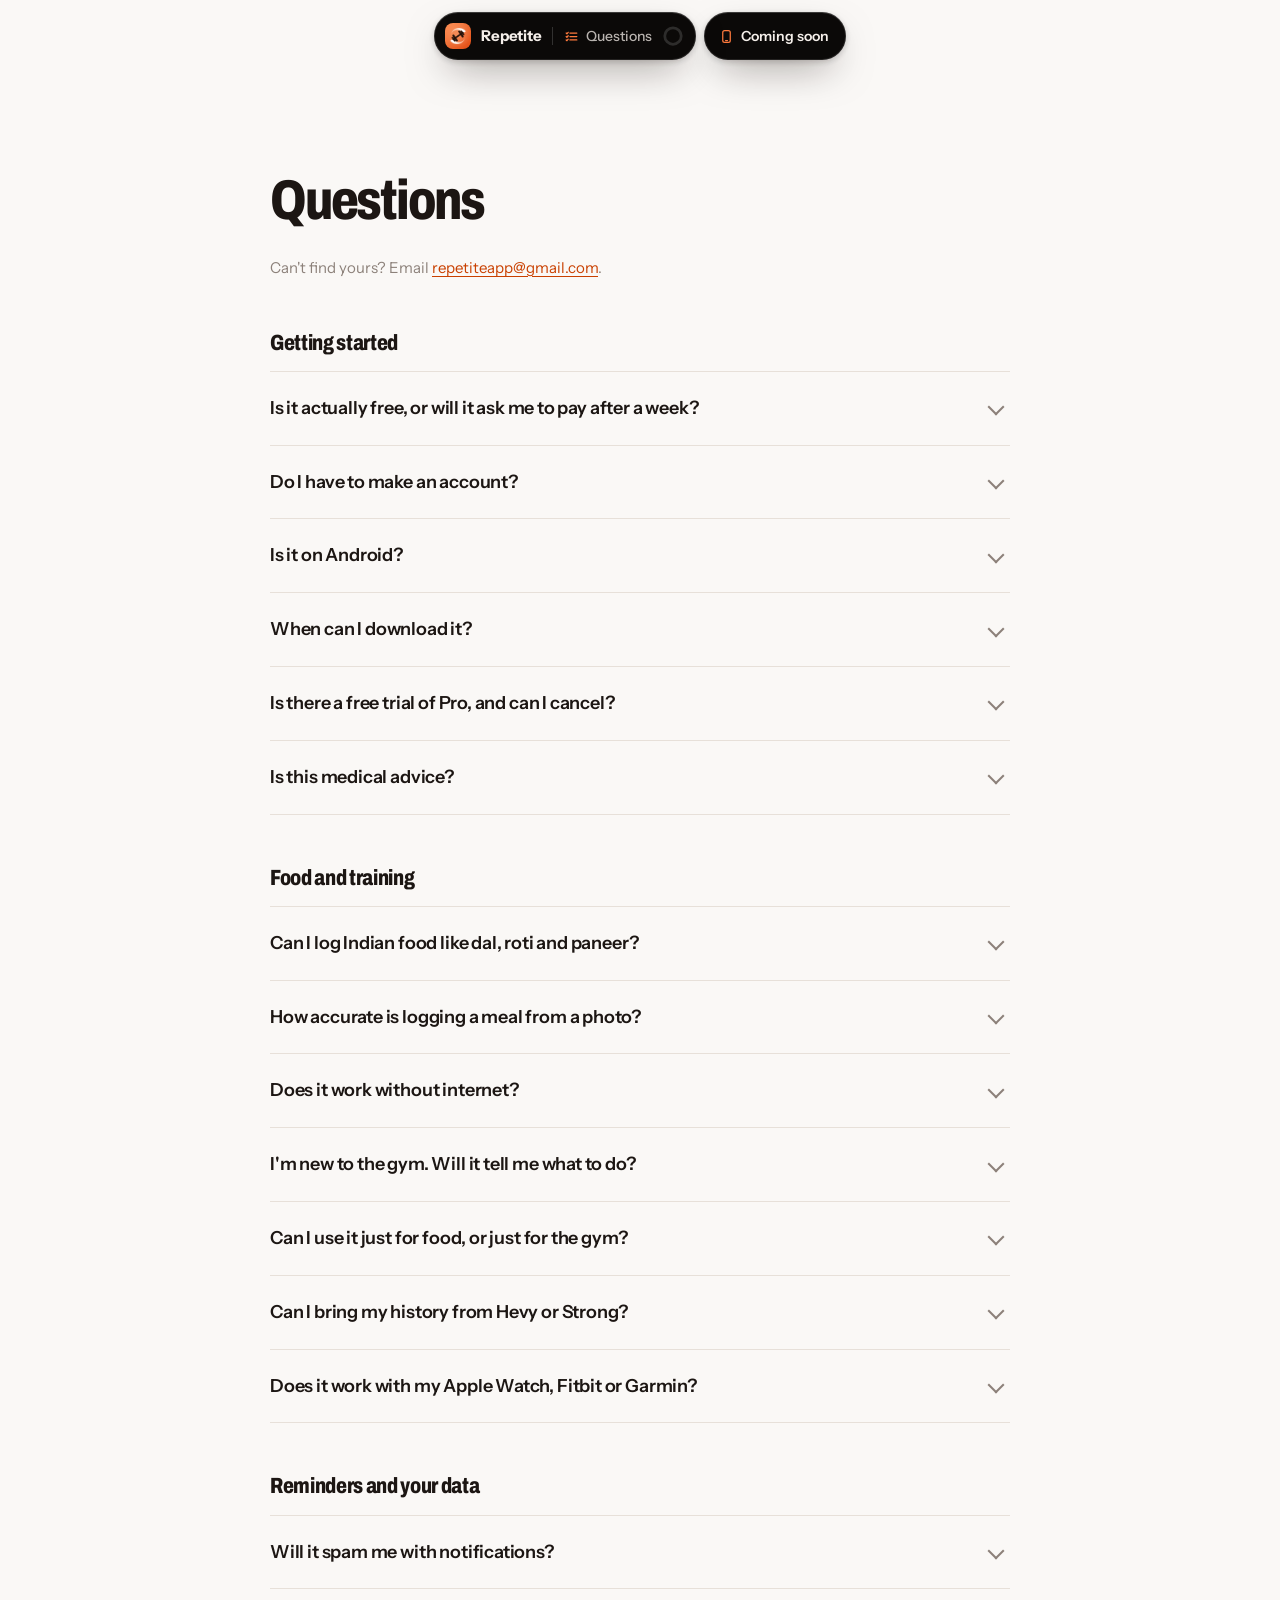
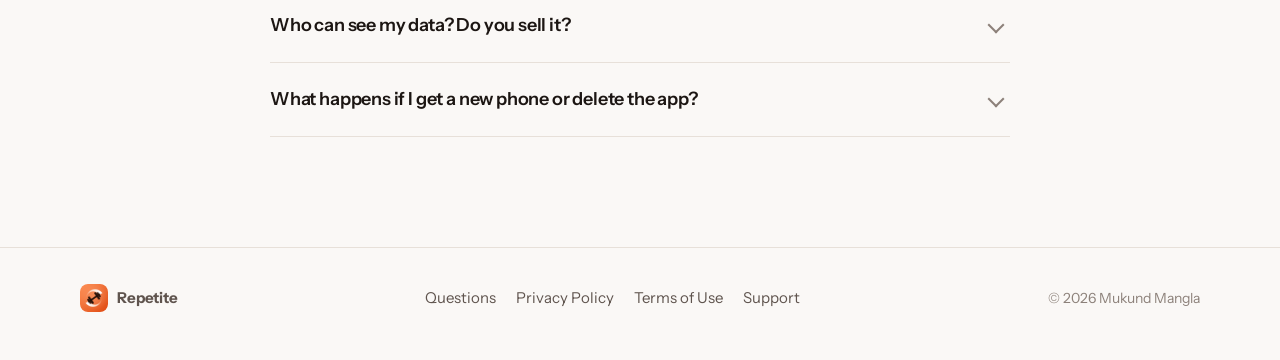
==== faq.html @ 9e7e641a "The Apple Watch app: a section with its real screens, navbar link, FAQ and privacy policy" ====
<!doctype html>
<html lang="en">
<head>
<meta charset="utf-8">
<meta name="viewport" content="width=device-width, initial-scale=1, viewport-fit=cover">
<title>Questions · Repetite</title>
<meta name="description" content="Answers to common questions about Repetite.">
<meta name="theme-color" content="#FAF8F6" media="(prefers-color-scheme: light)">
<meta name="theme-color" content="#0E0C0B" media="(prefers-color-scheme: dark)">
<link rel="icon" href="images/icon-64.png" type="image/png">
<link rel="apple-touch-icon" href="images/icon-180.png">
<script>(function(){try{var t=localStorage.getItem("repetite-theme");if(t==="light"||t==="dark")document.documentElement.setAttribute("data-theme",t);}catch(e){}document.documentElement.classList.add("js");})();</script>
<link rel="preconnect" href="https://fonts.googleapis.com">
<link rel="preconnect" href="https://fonts.gstatic.com" crossorigin>
<link rel="stylesheet" href="https://fonts.googleapis.com/css2?family=Archivo:wdth,wght@62..125,500..900&family=Instrument+Sans:wght@400..700&family=Geist+Mono:wght@400;500;600&display=swap">
<link rel="stylesheet" href="style.css?v=40f05584d5">
<script src="vendor/lenis.min.js" defer></script>
<script src="vendor/lenis-snap.min.js" defer></script>
<script src="site.js?v=0da6f68eb5" defer></script>
</head>
<body>
<svg width="0" height="0" style="position:absolute" aria-hidden="true" focusable="false">
  <defs>
    <symbol id="i-check" viewBox="0 0 24 24"><path d="M4.5 12.5l5 5 10-11" fill="none" stroke="currentColor" stroke-width="2.4" stroke-linecap="round" stroke-linejoin="round"/></symbol>
    <symbol id="i-phone" viewBox="0 0 24 24"><g fill="none" stroke="currentColor" stroke-width="2" stroke-linecap="round" stroke-linejoin="round"><rect x="6" y="2.5" width="12" height="19" rx="3"/><path d="M10.5 18.5h3"/></g></symbol>
    <symbol id="i-search" viewBox="0 0 24 24"><g fill="none" stroke="currentColor" stroke-width="2" stroke-linecap="round"><circle cx="11" cy="11" r="6.5"/><path d="M20 20l-4.2-4.2"/></g></symbol>
    <symbol id="i-barcode" viewBox="0 0 24 24"><path d="M4 6v12M8 6v12M11 6v12M15 6v12M18 6v12M20.5 6v12" fill="none" stroke="currentColor" stroke-width="2" stroke-linecap="round"/></symbol>
    <symbol id="i-camera" viewBox="0 0 24 24"><g fill="none" stroke="currentColor" stroke-width="2" stroke-linejoin="round"><path d="M4 8h3l1.6-2.4h6.8L17 8h3v11H4z"/><circle cx="12" cy="13.2" r="3.4"/></g></symbol>
    <symbol id="i-target" viewBox="0 0 24 24"><g fill="none" stroke="currentColor" stroke-width="2"><circle cx="12" cy="12" r="8"/><circle cx="12" cy="12" r="4"/></g><circle cx="12" cy="12" r="1.2" fill="currentColor"/></symbol>
    <symbol id="i-watch" viewBox="0 0 24 24"><g fill="none" stroke="currentColor" stroke-width="2" stroke-linejoin="round"><rect x="6" y="6" width="12" height="12" rx="3.5"/><path d="M9 6l.6-3.5h4.8L15 6M9 18l.6 3.5h4.8L15 18" stroke-linecap="round"/><path d="M18.5 10.5h1.2" stroke-linecap="round"/></g></symbol>
    <symbol id="i-timer" viewBox="0 0 24 24"><g fill="none" stroke="currentColor" stroke-width="2" stroke-linecap="round"><circle cx="12" cy="13.5" r="7.5"/><path d="M12 13.5V9.5M9.5 2.5h5"/></g></symbol>
    <symbol id="i-weights" viewBox="0 0 24 24"><path d="M3.5 9.5v5M6.5 7.5v9M17.5 7.5v9M20.5 9.5v5M6.5 12h11" fill="none" stroke="currentColor" stroke-width="2" stroke-linecap="round"/></symbol>
    <symbol id="i-trend" viewBox="0 0 24 24"><g fill="none" stroke="currentColor" stroke-width="2" stroke-linecap="round" stroke-linejoin="round"><path d="M3.5 17l5.5-5.5 3.5 3.5 7-7.5"/><path d="M15 7.5h4.5V12"/></g></symbol>
    <symbol id="i-scale" viewBox="0 0 24 24"><g fill="none" stroke="currentColor" stroke-width="2" stroke-linejoin="round"><rect x="3.5" y="5" width="17" height="15" rx="4"/><path d="M9 10.5a3 3 0 016 0z"/></g></symbol>
    <symbol id="i-spark" viewBox="0 0 24 24"><path fill="currentColor" d="M12 2.5l1.9 5.6 5.6 1.9-5.6 1.9L12 17.5l-1.9-5.6L4.5 10l5.6-1.9zM18.5 15.5l.9 2.6 2.6.9-2.6.9-.9 2.6-.9-2.6-2.6-.9 2.6-.9z"/></symbol>
    <symbol id="i-bell" viewBox="0 0 24 24"><g fill="none" stroke="currentColor" stroke-width="2" stroke-linejoin="round"><path d="M6 16.5V11a6 6 0 0112 0v5.5l1.5 1.5h-15z"/><path d="M10 20.5a2 2 0 004 0" stroke-linecap="round"/></g></symbol>
    <symbol id="i-grid" viewBox="0 0 24 24"><g fill="none" stroke="currentColor" stroke-width="2"><rect x="3.5" y="3.5" width="7" height="7" rx="2"/><rect x="13.5" y="3.5" width="7" height="7" rx="2"/><rect x="3.5" y="13.5" width="17" height="7" rx="2"/></g></symbol>
    <symbol id="i-wave" viewBox="0 0 24 24"><path d="M3 12h1M7 8v8M11 5v14M15 8.5v7M19 10.5v3" fill="none" stroke="currentColor" stroke-width="2" stroke-linecap="round"/></symbol>
    <symbol id="i-heart" viewBox="0 0 24 24"><path fill="currentColor" d="M12 20.5l-1.3-1.2C6 15.1 3 12.4 3 9a4.6 4.6 0 018.2-2.9L12 7l.8-.9A4.6 4.6 0 0121 9c0 3.4-3 6.1-7.7 10.3z"/></symbol>
    <symbol id="i-list" viewBox="0 0 24 24"><g fill="none" stroke="currentColor" stroke-width="2" stroke-linecap="round" stroke-linejoin="round"><path d="M9.5 6.5h11M9.5 12h11M9.5 17.5h11"/><path d="M3.5 6.5l1.2 1.2 2-2.4M3.5 12l1.2 1.2 2-2.4M3.5 17.5l1.2 1.2 2-2.4"/></g></symbol>
    <symbol id="i-moon" viewBox="0 0 24 24"><path d="M19.5 14.5A8 8 0 019.5 4.5a8 8 0 1010 10z" fill="none" stroke="currentColor" stroke-width="2" stroke-linejoin="round"/></symbol>
    <symbol id="i-sun" viewBox="0 0 24 24"><g fill="none" stroke="currentColor" stroke-width="2" stroke-linecap="round"><circle cx="12" cy="12" r="4"/><path d="M12 2.5v2M12 19.5v2M2.5 12h2M19.5 12h2M5.3 5.3l1.4 1.4M17.3 17.3l1.4 1.4M5.3 18.7l1.4-1.4M17.3 6.7l1.4-1.4"/></g></symbol>
    <symbol id="i-eye-off" viewBox="0 0 24 24"><path d="M3 3l18 18M10.6 6.1A10 10 0 0112 6c5 0 8.5 4.5 9.5 6a17 17 0 01-2.7 3.2M6.4 7.6A16.7 16.7 0 002.5 12c1 1.5 4.5 6 9.5 6a9.3 9.3 0 004.2-1" fill="none" stroke="currentColor" stroke-width="2" stroke-linecap="round"/></symbol>
    <symbol id="i-user" viewBox="0 0 24 24"><g fill="none" stroke="currentColor" stroke-width="2" stroke-linecap="round"><circle cx="12" cy="8" r="4"/><path d="M4.5 20.5c1.2-3.8 4-5.5 7.5-5.5s6.3 1.7 7.5 5.5"/></g></symbol>
    <symbol id="i-trash" viewBox="0 0 24 24"><path d="M4.5 6.5h15M9.5 6.5V4h5v2.5M6.5 6.5l1 14h9l1-14" fill="none" stroke="currentColor" stroke-width="2" stroke-linecap="round" stroke-linejoin="round"/></symbol>
    <symbol id="i-flame" viewBox="0 0 24 24"><path d="M12 21c-3.6 0-6.5-2.6-6.5-6.2 0-3.4 2.6-5.4 3.8-8.3.4 1.6 1.4 2.6 2.4 3 .3-2.6 1.6-5 3.4-6.5-.2 2.6 1 4.6 2.2 6.3A7.5 7.5 0 0118.5 14.8C18.5 18.4 15.6 21 12 21z" fill="none" stroke="currentColor" stroke-width="2" stroke-linejoin="round"/></symbol>
    <symbol id="i-leaf" viewBox="0 0 24 24"><g fill="none" stroke="currentColor" stroke-width="2" stroke-linecap="round" stroke-linejoin="round"><path d="M5 19c0-8 5-13 15-14-.5 10-5.5 15-13.5 15"/><path d="M5 19l7-7"/></g></symbol>
    <symbol id="i-calendar" viewBox="0 0 24 24"><g fill="none" stroke="currentColor" stroke-width="2" stroke-linecap="round"><rect x="3.5" y="5" width="17" height="15.5" rx="3"/><path d="M3.5 10h17M8 3v4M16 3v4"/></g></symbol>
    <symbol id="i-repeat" viewBox="0 0 24 24"><g fill="none" stroke="currentColor" stroke-width="2" stroke-linecap="round" stroke-linejoin="round"><path d="M17 3.5l3 3-3 3"/><path d="M20 6.5H8.5A4.5 4.5 0 004 11v.5M7 20.5l-3-3 3-3"/><path d="M4 17.5h11.5A4.5 4.5 0 0020 13v-.5"/></g></symbol>
    <symbol id="i-layers" viewBox="0 0 24 24"><g fill="none" stroke="currentColor" stroke-width="2" stroke-linejoin="round"><path d="M12 3.5l8.5 4.5-8.5 4.5L3.5 8z"/><path d="M3.5 12.5l8.5 4.5 8.5-4.5M3.5 16.5l8.5 4.5 8.5-4.5"/></g></symbol>
    <symbol id="i-scope" viewBox="0 0 24 24"><g fill="none" stroke="currentColor" stroke-width="2" stroke-linecap="round"><circle cx="12" cy="12" r="7.5"/><path d="M12 2v4M12 18v4M2 12h4M18 12h4"/></g></symbol>
    <symbol id="i-clock" viewBox="0 0 24 24"><g fill="none" stroke="currentColor" stroke-width="2" stroke-linecap="round"><circle cx="12" cy="12" r="8.5"/><path d="M12 7.5V12l3 2"/></g></symbol>
    <symbol id="i-tap" viewBox="0 0 24 24"><g fill="none" stroke="currentColor" stroke-width="2" stroke-linecap="round" stroke-linejoin="round"><path d="M9.5 11V5.5a1.75 1.75 0 013.5 0V11"/><path d="M13 9.5a1.75 1.75 0 013.5 0V12a1.75 1.75 0 013.5 0v2.5a7 7 0 01-7 7h-.5a7 7 0 01-6-3.4L4 15.4a1.8 1.8 0 012.9-2.1l2.6 2.7"/></g></symbol>
    <symbol id="i-lock" viewBox="0 0 24 24"><g fill="none" stroke="currentColor" stroke-width="2" stroke-linejoin="round"><rect x="4.5" y="10.5" width="15" height="10" rx="2.5"/><path d="M8 10.5V8a4 4 0 018 0v2.5"/></g></symbol>
    <symbol id="i-flash" viewBox="0 0 24 24"><path d="M9 2.5h6l-1 5h3.5L9.5 21.5 11 12H7.5z" fill="none" stroke="currentColor" stroke-width="2" stroke-linejoin="round"/></symbol>
    <symbol id="i-speaker" viewBox="0 0 24 24"><g fill="none" stroke="currentColor" stroke-width="2" stroke-linecap="round" stroke-linejoin="round"><path d="M4 9.5h3.5L12 5.5v13l-4.5-4H4z"/><path d="M15.5 9a4 4 0 010 6M18 6.5a7.5 7.5 0 010 11"/></g></symbol>
    <symbol id="i-music" viewBox="0 0 24 24"><g fill="none" stroke="currentColor" stroke-width="2" stroke-linecap="round" stroke-linejoin="round"><path d="M9 18V5.5l11-2V16"/><circle cx="6.5" cy="18" r="2.5"/><circle cx="17.5" cy="16" r="2.5"/></g></symbol>
    <symbol id="i-play" viewBox="0 0 24 24"><path fill="currentColor" d="M7 4.5v15a1 1 0 001.5.9l12-7.5a1 1 0 000-1.8l-12-7.5A1 1 0 007 4.5z"/></symbol>
    <symbol id="i-pause" viewBox="0 0 24 24"><path fill="currentColor" d="M6.5 4.5h3.5v15H6.5zM14 4.5h3.5v15H14z"/></symbol>
    <symbol id="i-swap" viewBox="0 0 24 24"><g fill="none" stroke="currentColor" stroke-width="2" stroke-linecap="round" stroke-linejoin="round"><path d="M16.5 3.5l3.5 3.5-3.5 3.5M20 7H8M7.5 20.5L4 17l3.5-3.5M4 17h12"/></g></symbol>
    <symbol id="i-chat" viewBox="0 0 24 24"><path d="M4 6.5A3 3 0 017 3.5h10a3 3 0 013 3v7a3 3 0 01-3 3h-6l-4.5 4v-4H7a3 3 0 01-3-3z" fill="none" stroke="currentColor" stroke-width="2" stroke-linejoin="round"/></symbol>
    <symbol id="i-up" viewBox="0 0 24 24"><path d="M12 19V5M6 11l6-6 6 6" fill="none" stroke="currentColor" stroke-width="2.4" stroke-linecap="round" stroke-linejoin="round"/></symbol>
    <symbol id="i-left" viewBox="0 0 24 24"><path d="M15 5l-7 7 7 7" fill="none" stroke="currentColor" stroke-width="2.2" stroke-linecap="round" stroke-linejoin="round"/></symbol>
    <symbol id="i-right" viewBox="0 0 24 24"><path d="M9 5l7 7-7 7" fill="none" stroke="currentColor" stroke-width="2.2" stroke-linecap="round" stroke-linejoin="round"/></symbol>
    <symbol id="i-drop" viewBox="0 0 24 24"><path d="M12 3.5c3 4 6 7.2 6 10.5a6 6 0 01-12 0c0-3.3 3-6.5 6-10.5z" fill="none" stroke="currentColor" stroke-width="2" stroke-linejoin="round"/></symbol>
    <symbol id="i-jar" viewBox="0 0 24 24"><g fill="none" stroke="currentColor" stroke-width="2" stroke-linejoin="round"><rect x="6.5" y="3.5" width="11" height="4" rx="1.5"/><path d="M5.5 7.5h13v11a2.5 2.5 0 01-2.5 2.5H8a2.5 2.5 0 01-2.5-2.5z"/><path d="M9 13h6" stroke-linecap="round"/></g></symbol>
    <symbol id="i-fork" viewBox="0 0 24 24"><path d="M7 3v7a2 2 0 002 2v9M5 3v5M9 3v5M16.5 21V3.5c-2 0-3.5 2.5-3.5 6.5v3h3.5" fill="none" stroke="currentColor" stroke-width="2" stroke-linecap="round" stroke-linejoin="round"/></symbol>
  </defs>
</svg>
<div class="isl-shell">
  <nav class="isl" aria-label="Main">
    <button class="isl-pill" type="button" aria-expanded="false" aria-controls="isl-panel">
      <img class="isl-icon" src="images/icon-64.png" alt="" width="26" height="26">
      <span class="isl-name">Repetite</span>
      <span class="isl-now"><span class="isl-now-in"><svg aria-hidden="true"><use href="#i-list"/></svg><span>Questions</span></span></span>
      <svg class="isl-ring" viewBox="0 0 24 24" aria-hidden="true"><circle class="t" cx="12" cy="12" r="9"/><circle class="f" cx="12" cy="12" r="9" pathLength="100"/></svg>
      <span class="visually-hidden">, menu</span>
    </button>
    <div class="isl-panel" id="isl-panel" data-lenis-prevent>
      <div class="isl-top">
        <a class="isl-brand" href="./"><img src="images/icon-64.png" alt="" width="28" height="28">Repetite</a>
        <span class="isl-where" aria-hidden="true">You're on <b>Questions</b></span>
        <button class="theme-toggle" type="button" aria-label="Switch to dark mode" aria-pressed="false"><span class="tt-bar"></span><span class="tt-plate"><span class="tt-ring"></span><svg class="tt-sun" aria-hidden="true"><use href="#i-sun"/></svg><svg class="tt-moon" aria-hidden="true"><use href="#i-moon"/></svg></span></button>
        <button class="isl-close" type="button" aria-label="Close the menu"><svg viewBox="0 0 12 12" aria-hidden="true"><path d="M3 3l6 6M9 3l-6 6"/></svg></button>
      </div>
      <div class="isl-cols"><div class="isl-col app"><p class="isl-h">The app</p><div class="isl-list"><a class="isl-link" href="./#tour" style="--i:0"><svg aria-hidden="true"><use href="#i-tap"/></svg><span>Tour</span></a><a class="isl-link" href="./#reminders" style="--i:1"><svg aria-hidden="true"><use href="#i-bell"/></svg><span>Reminders</span></a><a class="isl-link" href="./#rest" style="--i:2"><svg aria-hidden="true"><use href="#i-timer"/></svg><span>Rest timer</span></a><a class="isl-link" href="./#wrist" style="--i:3"><svg aria-hidden="true"><use href="#i-watch"/></svg><span>Apple Watch</span></a><a class="isl-link" href="./#skincare" style="--i:4"><svg aria-hidden="true"><use href="#i-drop"/></svg><span>Skincare</span></a><a class="isl-link" href="./#coach" style="--i:5"><svg aria-hidden="true"><use href="#i-chat"/></svg><span>AI coach</span></a><a class="isl-link" href="./#privacy" style="--i:6"><svg aria-hidden="true"><use href="#i-lock"/></svg><span>Privacy</span></a></div></div><div class="isl-col"><p class="isl-h">Get it</p><div class="isl-list"><a class="isl-link" href="./#pricing" style="--i:7"><svg aria-hidden="true"><use href="#i-spark"/></svg><span>Pricing</span></a><a class="isl-link" href="./#faq" style="--i:8"><svg aria-hidden="true"><use href="#i-list"/></svg><span>FAQ</span></a></div><a class="isl-big" href="./#pricing"><svg aria-hidden="true"><use href="#i-phone"/></svg><span><small>Coming soon to the</small><strong>App Store</strong></span></a></div></div>
      <a class="isl-big wide" href="./#pricing"><svg aria-hidden="true"><use href="#i-phone"/></svg><span><small>Coming soon to the</small><strong>App Store</strong></span></a>
    </div>
  </nav>
  <a class="isl-cta" href="./#pricing" aria-label="Coming soon to the App Store"><svg aria-hidden="true"><use href="#i-phone"/></svg><span>Coming soon</span></a>
</div>
<main class="legal">
<div class="wrap">
<span class="eyebrow">Help</span>
<h1>Questions</h1>
<p class="updated">Can't find yours? Email <a href="mailto:repetiteapp@gmail.com">repetiteapp@gmail.com</a>.</p>

<h2>Getting started</h2>
<div class="faq faq-page"><div class="faq-list">
  <details><summary>Is it actually free, or will it ask me to pay after a week?</summary><p>It's free for good. Logging food and workouts, barcode scanning, the rest timer, reminders and widgets never cost anything, and there are no ads. Pro is optional: unlimited AI, your full history and smarter targets.</p></details>
  <details><summary>Do I have to make an account?</summary><p>No. Open it and start logging. Sign in only if you want a cloud backup.</p></details>
  <details><summary>Is it on Android?</summary><p>Not yet. Repetite is coming to the App Store first.</p></details>
  <details><summary>When can I download it?</summary><p>Soon, on the App Store. Want a heads-up? Email <a href="mailto:repetiteapp@gmail.com">repetiteapp@gmail.com</a>.</p></details>
  <details><summary>Is there a free trial of Pro, and can I cancel?</summary><p>The yearly plan starts with a free week. Cancel any time in your App Store settings and you won't be charged again.</p></details>
  <details><summary>Is this medical advice?</summary><p>No. It helps you track and plan, but it's not a doctor or dietitian. Check with a doctor before a big change. More in the <a href="terms.html">Terms of Use</a>.</p></details>
</div></div>

<h2>Food and training</h2>
<div class="faq faq-page"><div class="faq-list">
  <details><summary>Can I log Indian food like dal, roti and paneer?</summary><p>Yes. Plenty of Indian dishes are built in, and you can type amounts like "2 roti" or "dal 200 g".</p></details>
  <details><summary>How accurate is logging a meal from a photo?</summary><p>It's a good estimate, not a lab test. You see every food and portion and can fix anything before it's saved.</p></details>
  <details><summary>Does it work without internet?</summary><p>Mostly. Food search, logging and workouts all work offline. Only the AI features need a connection.</p></details>
  <details><summary>I'm new to the gym. Will it tell me what to do?</summary><p>Yes. Answer five questions and it builds you a plan. Pro also gives you the weight and reps to aim for on every set.</p></details>
  <details><summary>Can I use it just for food, or just for the gym?</summary><p>Yes. Use the half you need. The other half stays out of your way.</p></details>
  <details><summary>Can I bring my history from Hevy or Strong?</summary><p>Yes. Export it there, import it here, and your past lifts and records come with it.</p></details>
  <details><summary>Does it work with my Apple Watch, Fitbit or Garmin?</summary><p>Yes. Repetite has its own Apple Watch app: start your workout, log sets with the Crown and feel a tap when rest is up. Fitbit, Garmin and others work through Apple Health: sleep, heart rate, steps and calories come in on their own.</p></details>
</div></div>

<h2>Reminders and your data</h2>
<div class="faq faq-page"><div class="faq-list">
  <details><summary>Will it spam me with notifications?</summary><p>No. A reminder only comes when something's missing, and never in your quiet hours. You choose which kinds you get.</p></details>
  <details><summary>Who can see my data? Do you sell it?</summary><p>Your logs stay on your device. We don't sell data, and there are no ad trackers. The <a href="privacy.html">Privacy Policy</a> has the details.</p></details>
  <details><summary>What happens if I get a new phone or delete the app?</summary><p>Without an account, deleting the app deletes your logs. Sign in for a daily cloud backup and a new phone gets everything back.</p></details>
</div></div>
</div>
</main>
<footer class="site-footer">
  <div class="wrap">
    <a class="brand" href="./"><img src="images/icon-64.png" alt="" width="28" height="28">Repetite</a>
    <nav aria-label="Footer">
      <a href="faq.html">Questions</a>
      <a href="privacy.html">Privacy Policy</a>
      <a href="terms.html">Terms of Use</a>
      <a href="mailto:repetiteapp@gmail.com">Support</a>
    </nav>
    <small>© 2026 Mukund Mangla</small>
  </div>
</footer>
</body>
</html>
---- style.css ----
/* Repetite's website. Colours and type follow the app ("Ember": warm
   neutrals, one orange; Geist and Geist Mono). The theme follows the
   visitor's system until they pick one with the barbell switch, which sets
   data-theme on <html>. */

:root {
  --bg: #FAF8F6;
  --bg-2: #F3EFEB;
  --surface: #FFFFFF;
  --surface-2: #F2EEEA;
  --border: #E7E0D9;
  --text: #1C1613;
  --text-2: #5F544E;
  --text-3: #8C817A;
  --brand: #C94000;
  --brand-2: #F2551F;
  --brand-3: #FF8A5B;
  --brand-soft: rgba(201, 64, 0, 0.08);
  --glow: rgba(255, 138, 91, 0.32);
  --ok: #1F7A4D;
  --violet: #6B5CE7;
  --amber: #A86F00;
  --bezel: #17120F;
  --shadow: 0 2px 4px rgba(40, 20, 10, 0.05), 0 24px 60px -18px rgba(80, 36, 12, 0.28);
  --shadow-sm: 0 1px 2px rgba(40, 20, 10, 0.06), 0 8px 24px -10px rgba(80, 36, 12, 0.18);
  /* Liquid glass */
  --glass: rgba(255, 255, 255, 0.26);
  --glass-strong: rgba(255, 255, 255, 0.42);
  --glass-menu: rgba(255, 255, 255, 0.72);
  --glass-rim: rgba(255, 255, 255, 0.55);
  --shine: rgba(255, 255, 255, 0.55);
  --glass-edge: rgba(255, 255, 255, 0.85);
  --glass-edge-2: rgba(28, 22, 19, 0.08);
  --glass-shade: 0 10px 40px -12px rgba(60, 28, 10, 0.28), 0 2px 6px rgba(60, 28, 10, 0.06);
  --glass-hi: rgba(255, 255, 255, 0.9);
  /* Lock screen notifications */
  --note: rgba(252, 249, 246, 0.78);
  --note-text: #1C1613;
  --note-text-2: #4D433E;
  /* Theme switch */
  --track: #EFE8E1;
  --track-edge: rgba(28, 22, 19, 0.08);
  --bar: linear-gradient(180deg, #D9D2CB, #A99F98 55%, #C9C1BA);
  --radius: 22px;
  --font: "Instrument Sans", -apple-system, BlinkMacSystemFont, "Segoe UI", system-ui, sans-serif;
  /* Headings: Archivo narrowed and heavy, like gym signage. */
  --display: "Archivo", "Arial Narrow", "Helvetica Neue", Arial, sans-serif;
  --mono: "Geist Mono", ui-monospace, "SF Mono", Menlo, monospace;
  color-scheme: light;
}
@media (prefers-color-scheme: dark) {
  :root:not([data-theme="light"]) {
    --bg: #0E0C0B; --bg-2: #151210; --surface: #1A1715; --surface-2: #231F1C; --border: #2E2825;
    --text: #F7F2EE; --text-2: #AFA59E; --text-3: #7F756F;
    --brand: #FF7444; --brand-2: #FF8A5B; --brand-3: #FFB08F; --brand-soft: rgba(255, 116, 68, 0.11);
    --glow: rgba(255, 116, 68, 0.22); --ok: #4CC38A; --violet: #9D92FF; --amber: #FFD04A; --bezel: #2A2421;
    --shadow: 0 2px 4px rgba(0, 0, 0, 0.4), 0 24px 60px -18px rgba(0, 0, 0, 0.7);
    --shadow-sm: 0 1px 2px rgba(0, 0, 0, 0.4), 0 8px 24px -10px rgba(0, 0, 0, 0.6);
    --glass: rgba(26, 22, 20, 0.28); --glass-strong: rgba(30, 26, 23, 0.46); --glass-menu: rgba(30, 26, 23, 0.78); --glass-rim: rgba(255, 255, 255, 0.14); --shine: rgba(255, 255, 255, 0.16);
    --glass-edge: rgba(255, 255, 255, 0.16); --glass-edge-2: rgba(0, 0, 0, 0.4);
    --glass-shade: 0 10px 40px -12px rgba(0, 0, 0, 0.7), 0 2px 6px rgba(0, 0, 0, 0.3);
    --glass-hi: rgba(255, 255, 255, 0.22);
    --note: rgba(34, 30, 28, 0.74); --note-text: #F7F2EE; --note-text-2: #C8BEB8;
    --track: #231F1C; --track-edge: rgba(255, 255, 255, 0.08);
    --bar: linear-gradient(180deg, #6E655F, #3E3733 55%, #5A524D);
    color-scheme: dark;
  }
}
:root[data-theme="dark"] {
  --bg: #0E0C0B; --bg-2: #151210; --surface: #1A1715; --surface-2: #231F1C; --border: #2E2825;
  --text: #F7F2EE; --text-2: #AFA59E; --text-3: #7F756F;
  --brand: #FF7444; --brand-2: #FF8A5B; --brand-3: #FFB08F; --brand-soft: rgba(255, 116, 68, 0.11);
  --glow: rgba(255, 116, 68, 0.22); --ok: #4CC38A; --violet: #9D92FF; --amber: #FFD04A; --bezel: #2A2421;
  --shadow: 0 2px 4px rgba(0, 0, 0, 0.4), 0 24px 60px -18px rgba(0, 0, 0, 0.7);
  --shadow-sm: 0 1px 2px rgba(0, 0, 0, 0.4), 0 8px 24px -10px rgba(0, 0, 0, 0.6);
  --glass: rgba(26, 22, 20, 0.28); --glass-strong: rgba(30, 26, 23, 0.46); --glass-menu: rgba(30, 26, 23, 0.78); --glass-rim: rgba(255, 255, 255, 0.14); --shine: rgba(255, 255, 255, 0.16);
  --glass-edge: rgba(255, 255, 255, 0.16); --glass-edge-2: rgba(0, 0, 0, 0.4);
  --glass-shade: 0 10px 40px -12px rgba(0, 0, 0, 0.7), 0 2px 6px rgba(0, 0, 0, 0.3);
  --glass-hi: rgba(255, 255, 255, 0.22);
  --note: rgba(34, 30, 28, 0.74); --note-text: #F7F2EE; --note-text-2: #C8BEB8;
  --track: #231F1C; --track-edge: rgba(255, 255, 255, 0.08);
  --bar: linear-gradient(180deg, #6E655F, #3E3733 55%, #5A524D);
  color-scheme: dark;
}

/* The new theme spreads out from the switch (see site.js). */
::view-transition-old(root), ::view-transition-new(root) { animation: none; mix-blend-mode: normal; }

* { box-sizing: border-box; }
html { scroll-behavior: smooth; -webkit-text-size-adjust: 100%; }
body {
  margin: 0;
  background: var(--bg);
  color: var(--text);
  font: 17px/1.6 var(--font);
  -webkit-font-smoothing: antialiased;
  text-rendering: optimizeLegibility;
  overflow-x: hidden;
}
/* Glows and tilted phones may reach past the screen's edge; on a phone
   that would let the page pan sideways, so they're clipped. */
main { overflow-x: clip; }
img { max-width: 100%; height: auto; display: block; }
a { color: var(--brand); text-decoration-thickness: 1px; text-underline-offset: 3px; }
a:hover { text-decoration-thickness: 2px; }
button { font: inherit; color: inherit; }
:focus-visible { outline: 2px solid var(--brand); outline-offset: 3px; border-radius: 8px; }
h1, h2, h3 { margin: 0; text-wrap: balance; letter-spacing: -0.02em; }
p { margin: 0; }
.wrap {
  max-width: 1160px;
  margin: 0 auto;
  padding-left: max(20px, env(safe-area-inset-left, 0px));
  padding-right: max(20px, env(safe-area-inset-right, 0px));
}
.eyebrow { font: 500 13px/1 var(--mono); letter-spacing: 0.08em; text-transform: uppercase; color: var(--brand); }
.visually-hidden {
  position: absolute; width: 1px; height: 1px; margin: -1px; padding: 0; border: 0;
  overflow: hidden; clip: rect(0 0 0 0); white-space: nowrap;
}
section { scroll-margin-top: 96px; }
.section { padding: 128px 0 0; }
.section-head { max-width: 680px; }
.section-head.center { margin: 0 auto; text-align: center; }
.section-head h2 { font-size: clamp(34px, 4.6vw, 56px); line-height: 1.04; letter-spacing: -0.04em; margin-top: 16px; }
.section-head p { color: var(--text-2); font-size: 19px; margin-top: 18px; }

/* Light or dark screenshot, following the theme. */
.shot .d { display: none; }
:root[data-theme="dark"] .shot .l { display: none; }
:root[data-theme="dark"] .shot .d { display: block; }
@media (prefers-color-scheme: dark) {
  :root:not([data-theme="light"]) .shot .l { display: none; }
  :root:not([data-theme="light"]) .shot .d { display: block; }
}

/* ============ Liquid glass ============ */
.glass {
  position: relative;
  background: var(--glass);
  -webkit-backdrop-filter: blur(12px) saturate(220%) contrast(1.04);
  backdrop-filter: blur(12px) saturate(220%) contrast(1.04);
  /* Light bending at the edges: a bright rim on top, a soft glow inside
     the bottom, as through a thick piece of glass. */
  box-shadow:
    inset 0 1px 0.5px var(--glass-hi),
    inset 0 0 0 1px var(--glass-rim),
    inset 0 10px 18px -14px var(--glass-hi),
    inset 0 -12px 20px -16px var(--glass-hi),
    inset 0 -1px 0.5px var(--glass-edge-2),
    var(--glass-shade);
  isolation: isolate;
}
/* A bright rim that catches the light top-left and bottom-right. */
.glass::before {
  content: ""; position: absolute; inset: 0; border-radius: inherit; padding: 1px; pointer-events: none;
  background: linear-gradient(135deg, var(--glass-edge), transparent 38%, transparent 62%, var(--glass-edge));
  -webkit-mask: linear-gradient(#000 0 0) content-box, linear-gradient(#000 0 0);
  -webkit-mask-composite: xor; mask-composite: exclude;
}
/* A soft sheen across the top, like light on curved glass. */
.glass::after {
  content: ""; position: absolute; inset: 1px 1px 50% 1px; border-radius: inherit; pointer-events: none; z-index: -1;
  background: linear-gradient(180deg, color-mix(in srgb, var(--glass-hi) 55%, transparent), transparent);
  opacity: 0.55;
}

/* ============ Navbar: the island ============ */
/* A black pill like the iPhone's Dynamic Island, black in light and dark
   alike. It names the section you're reading, fills a ring as you scroll
   and grows into the menu; site.js sets --w and --h so the size springs.
   "Coming soon" floats beside it and merges in when it opens. */
.brand { position: relative; z-index: 1; display: flex; align-items: center; gap: 9px; color: var(--text); text-decoration: none; font-weight: 700; font-size: 17px; letter-spacing: -0.01em; white-space: nowrap; }
.brand img { width: 28px; height: 28px; border-radius: 8px; }
.isl-shell {
  position: fixed; z-index: 50; left: 0; right: 0; top: calc(12px + env(safe-area-inset-top, 0px));
  display: flex; justify-content: center; align-items: flex-start; gap: 8px; pointer-events: none;
  padding-left: max(12px, env(safe-area-inset-left, 0px));
  padding-right: max(12px, env(safe-area-inset-right, 0px));
}
.isl, .isl-cta {
  --isl-spring: cubic-bezier(.32, 1.25, .5, 1);
  background: #0B0908; color: #F5EFEA;
  box-shadow: 0 16px 40px -14px rgba(20, 10, 4, 0.55), 0 2px 6px rgba(20, 10, 4, 0.18),
    inset 0 0 0 1px rgba(255, 255, 255, 0.1), inset 0 1px 0 rgba(255, 255, 255, 0.1);
}
.isl {
  position: relative; flex: none; pointer-events: auto; overflow: hidden;
  width: var(--w, max-content); height: var(--h, 48px); border-radius: 24px;
  transition: width 560ms var(--isl-spring), height 560ms var(--isl-spring), border-radius 560ms var(--isl-spring);
}
.isl.open { border-radius: 30px; }
.isl-pill {
  width: max-content; height: 48px; display: flex; align-items: center; gap: 10px; padding: 0 12px 0 11px;
  border: 0; border-radius: 24px; background: none; color: inherit; font: inherit; cursor: pointer;
  transition: opacity 200ms ease 120ms, filter 200ms ease 120ms;
}
.isl.open .isl-pill { opacity: 0; filter: blur(4px); pointer-events: none; transition-delay: 0s; }
.isl-pill:focus-visible, .isl-close:focus-visible, .isl-link:focus-visible, .isl-brand:focus-visible, .isl-big:focus-visible {
  outline: 2px solid #FF8A5B; outline-offset: -2px;
}
.isl-cta:focus-visible { outline: 2px solid var(--brand); outline-offset: 3px; }
.isl-icon { width: 26px; height: 26px; border-radius: 8px; }
.isl-name { font-weight: 700; font-size: 15px; letter-spacing: -0.01em; }
.isl-now {
  display: inline-flex; align-items: center; height: 18px; padding-left: 11px; overflow: hidden;
  border-left: 1px solid rgba(255, 255, 255, 0.16);
  font-size: 14px; font-weight: 500; color: rgba(245, 239, 234, 0.74); white-space: nowrap;
}
.isl-now-in { display: inline-flex; align-items: center; gap: 7px; }
.isl-now svg { width: 15px; height: 15px; color: #FF7A3D; }
.isl-dot { width: 7px; height: 7px; border-radius: 50%; background: #FF6B2C; animation: isl-pulse 1.8s ease-out infinite; }
@keyframes isl-pulse { from { box-shadow: 0 0 0 0 rgba(255, 107, 44, 0.65); } to { box-shadow: 0 0 0 8px rgba(255, 107, 44, 0); } }
.isl-ring { width: 22px; height: 22px; flex: none; transform: rotate(-90deg); }
.isl-ring circle { fill: none; stroke-width: 3; }
.isl-ring .t { stroke: rgba(255, 255, 255, 0.14); }
.isl-ring .f { stroke: #FF6B2C; stroke-linecap: round; stroke-dasharray: 100; stroke-dashoffset: 100; }

.isl-panel {
  position: absolute; top: 0; left: 0; width: var(--pw, 740px); max-height: var(--ph, none);
  overflow-y: auto; overscroll-behavior: contain; scrollbar-width: none; padding: 10px 14px 16px;
  opacity: 0; visibility: hidden; transition: opacity 140ms ease, visibility 0s linear 140ms;
}
.isl.open .isl-panel { opacity: 1; visibility: visible; transition: opacity 280ms ease 150ms, visibility 0s; }
.isl-top { display: flex; align-items: center; gap: 10px; height: 46px; padding-left: 4px; margin-bottom: 6px; }
.isl-brand { display: flex; align-items: center; gap: 9px; border-radius: 10px; color: inherit; text-decoration: none; font-weight: 700; font-size: 16px; }
.isl-brand img { width: 28px; height: 28px; border-radius: 8px; }
.isl-where { margin-left: auto; margin-right: 4px; font-size: 13px; color: rgba(245, 239, 234, 0.5); white-space: nowrap; }
.isl-where b { color: #FF8A5B; font-weight: 600; }
.isl-close {
  width: 38px; height: 38px; flex: none; border: 0; border-radius: 50%; cursor: pointer;
  display: grid; place-items: center; background: rgba(255, 255, 255, 0.09); color: inherit;
}
.isl-close:hover { background: rgba(255, 255, 255, 0.15); }
.isl-close svg { width: 13px; height: 13px; fill: none; stroke: currentColor; stroke-width: 1.6; stroke-linecap: round; }
.isl-cols { display: grid; grid-template-columns: 1.7fr 1fr; gap: 8px 18px; padding: 0 2px; }
.isl-h {
  margin: 4px 0 6px; padding-left: 10px;
  font: 600 11px/1 var(--mono); letter-spacing: 0.09em; text-transform: uppercase; color: rgba(245, 239, 234, 0.42);
}
.isl-list { display: grid; gap: 1px; }
.isl-col.app .isl-list { grid-template-columns: 1fr 1fr; }
.isl-link {
  display: flex; align-items: center; gap: 10px; padding: 9px 10px; border-radius: 12px;
  color: rgba(245, 239, 234, 0.9); text-decoration: none; font-size: 15px; font-weight: 500; white-space: nowrap;
  transition: background 160ms ease, color 160ms ease;
}
.isl-link svg { width: 17px; height: 17px; flex: none; color: rgba(245, 239, 234, 0.5); transition: color 160ms ease; }
.isl-link:hover { background: rgba(255, 255, 255, 0.08); color: #fff; }
.isl-link.on { background: rgba(255, 107, 44, 0.16); color: #fff; }
.isl-link.on svg, .isl-link:hover svg { color: #FF7A3D; }
.isl.open .isl-link, .isl.open .isl-big { animation: isl-item 460ms cubic-bezier(.2, .8, .2, 1) both; animation-delay: calc(var(--i, 6) * 26ms + 170ms); }
@keyframes isl-item { from { opacity: 0; transform: translateY(-8px) scale(0.98); } }
.isl-big {
  margin-top: 10px; display: flex; align-items: center; gap: 10px; padding: 11px 14px; border-radius: 16px;
  background: linear-gradient(135deg, #F2551F, #C94000); color: #fff; text-decoration: none;
  box-shadow: inset 0 1px 0 rgba(255, 255, 255, 0.25);
}
.isl-big svg { width: 20px; height: 20px; flex: none; }
.isl-big small { display: block; font-size: 11px; opacity: 0.85; }
.isl-big strong { font-size: 15px; }
.isl-big.wide { display: none; }

.isl-cta {
  pointer-events: auto; flex: none; height: 48px; max-width: 220px; overflow: hidden;
  display: inline-flex; align-items: center; gap: 7px; padding: 0 17px 0 15px; border-radius: 24px;
  text-decoration: none; font-size: 14px; font-weight: 600; white-space: nowrap;
  transition: max-width 480ms var(--isl-spring), padding 480ms var(--isl-spring), margin 480ms var(--isl-spring),
    opacity 220ms ease, transform 480ms var(--isl-spring);
}
.isl-cta svg { width: 15px; height: 15px; flex: none; color: #FF7A3D; }
.isl-shell.open .isl-cta { max-width: 0; padding: 0; margin-left: -8px; opacity: 0; transform: scale(0.6); pointer-events: none; }
@media (max-width: 640px) {
  .isl-name { display: none; }
  .isl-now { border-left: 0; padding-left: 0; }
  .isl-cta { width: 48px; padding: 0; justify-content: center; }
  .isl-cta span { display: none; }
  .isl-where { display: none; }
  .isl-top .theme-toggle { margin-left: auto; }
  .isl-cols { grid-template-columns: 1fr 1fr; }
  .isl-col.app { grid-column: 1 / -1; }
  .isl-link { font-size: 16px; padding: 10px; }
  .isl-col .isl-big { display: none; }
  .isl-big.wide { display: flex; margin: 10px 2px 0; }
}
@media (prefers-reduced-motion: reduce) {
  .isl, .isl-cta { transition: none; }
  .isl-dot { animation: none; }
  .isl.open .isl-link, .isl.open .isl-big { animation: none; }
}

/* ============ Theme switch: a weight plate on a bar ============ */
.theme-toggle {
  position: relative; flex: none;
  width: 66px; height: 38px; padding: 0; border: 0; cursor: pointer;
  border-radius: 999px; background: var(--track);
  box-shadow: inset 0 1px 3px var(--track-edge), inset 0 0 0 1px var(--track-edge);
}
/* The bar, with its collars. */
.theme-toggle .tt-bar {
  position: absolute; left: 9px; right: 9px; top: 50%; height: 4px; margin-top: -2px; border-radius: 2px;
  background: var(--bar);
}
.theme-toggle .tt-bar::before, .theme-toggle .tt-bar::after {
  content: ""; position: absolute; top: -4px; width: 3px; height: 12px; border-radius: 2px; background: var(--bar);
}
.theme-toggle .tt-bar::before { left: 0; }
.theme-toggle .tt-bar::after { right: 0; }
/* The plate rolls along the bar to the other end. */
.theme-toggle .tt-plate {
  position: absolute; top: 4px; left: 4px; width: 30px; height: 30px; border-radius: 50%;
  background: radial-gradient(circle at 35% 30%, var(--brand-3), var(--brand-2) 45%, var(--brand) 100%);
  box-shadow: 0 2px 6px rgba(120, 40, 0, 0.35), inset 0 -2px 3px rgba(0, 0, 0, 0.18), inset 0 1px 1px rgba(255, 255, 255, 0.5);
  transition: transform 560ms cubic-bezier(.34, 1.45, .55, 1);
}
.theme-toggle .tt-ring {
  position: absolute; inset: 4px; border-radius: 50%;
  border: 1.5px dashed rgba(255, 255, 255, 0.55);
  transition: transform 560ms cubic-bezier(.34, 1.45, .55, 1);
}
.theme-toggle svg {
  position: absolute; left: 50%; top: 50%; width: 14px; height: 14px; margin: -7px 0 0 -7px; color: #fff;
  transition: opacity 260ms ease, transform 420ms cubic-bezier(.34, 1.45, .55, 1);
}
.theme-toggle .tt-moon { opacity: 0; transform: scale(0.4) rotate(-60deg); }
:root[data-theme="dark"] .theme-toggle .tt-plate { transform: translateX(28px); }
:root[data-theme="dark"] .theme-toggle .tt-ring { transform: rotate(120deg); }
:root[data-theme="dark"] .theme-toggle .tt-sun { opacity: 0; transform: scale(0.4) rotate(60deg); }
:root[data-theme="dark"] .theme-toggle .tt-moon { opacity: 1; transform: none; }
@media (prefers-color-scheme: dark) {
  :root:not([data-theme="light"]) .theme-toggle .tt-plate { transform: translateX(28px); }
  :root:not([data-theme="light"]) .theme-toggle .tt-ring { transform: rotate(120deg); }
  :root:not([data-theme="light"]) .theme-toggle .tt-sun { opacity: 0; transform: scale(0.4) rotate(60deg); }
  :root:not([data-theme="light"]) .theme-toggle .tt-moon { opacity: 1; transform: none; }
}
.theme-toggle:active .tt-plate { filter: brightness(0.95); }
/* Once the script runs, the switch follows its own state, so the plate can
   roll before the page changes theme (see site.js). */
html:root .theme-toggle[data-state="dark"] .tt-plate { transform: translateX(28px); }
html:root .theme-toggle[data-state="dark"] .tt-ring { transform: rotate(120deg); }
html:root .theme-toggle[data-state="dark"] .tt-sun { opacity: 0; transform: scale(0.4) rotate(60deg); }
html:root .theme-toggle[data-state="dark"] .tt-moon { opacity: 1; transform: none; }
html:root .theme-toggle[data-state="light"] .tt-plate { transform: none; }
html:root .theme-toggle[data-state="light"] .tt-ring { transform: none; }
html:root .theme-toggle[data-state="light"] .tt-sun { opacity: 1; transform: none; }
html:root .theme-toggle[data-state="light"] .tt-moon { opacity: 0; transform: scale(0.4) rotate(-60deg); }
/* While the theme swaps, nothing animates, so the reveal shows the
   finished page (the navbar's glass included), never a half-faded one.
   The switch is the exception: it's its own layer during the switch,
   drawn live over the spreading circle, and its plate keeps rolling. */
html.theme-swap *, html.theme-swap *::before, html.theme-swap *::after { transition: none !important; }
html.theme-switching .theme-toggle { view-transition-name: theme-toggle; }
::view-transition-group(theme-toggle) { animation: none; }
::view-transition-old(theme-toggle) { display: none; }
::view-transition-new(theme-toggle) { animation: none; }
html.theme-swap .theme-toggle .tt-plate, html.theme-swap .theme-toggle .tt-ring { transition: transform 560ms cubic-bezier(.34, 1.45, .55, 1) !important; }
html.theme-swap .theme-toggle svg { transition: opacity 260ms ease, transform 420ms cubic-bezier(.34, 1.45, .55, 1) !important; }

/* ============ Phone frame ============ */
.phone { border-radius: 46px; padding: 9px; background: var(--bezel); box-shadow: var(--shadow); }
.phone .shot img { border-radius: 38px; width: 100%; aspect-ratio: 603 / 1311; background: var(--bg-2); }

/* ============ Hero ============ */
.hero { position: relative; overflow: hidden; padding: 150px 0 56px; }
.hero::before {
  content: ""; position: absolute; inset: -20% -10% auto 35%; height: 120%;
  background: radial-gradient(closest-side, var(--glow), transparent 70%);
  pointer-events: none;
}
.hero::after {
  content: ""; position: absolute; inset: 0; pointer-events: none; opacity: 0.5;
  background-image: radial-gradient(color-mix(in srgb, var(--text) 9%, transparent) 1px, transparent 1px);
  background-size: 26px 26px;
  -webkit-mask: radial-gradient(70% 60% at 30% 30%, #000, transparent 75%);
  mask: radial-gradient(70% 60% at 30% 30%, #000, transparent 75%);
}
.hero .wrap { position: relative; z-index: 1; display: grid; grid-template-columns: 1.1fr 1fr; gap: 36px; align-items: center; }
.hero h1 { font-size: clamp(42px, 4.8vw, 66px); line-height: 1.0; letter-spacing: -0.045em; font-weight: 700; margin-top: 20px; }
.hero h1 .accent { color: var(--brand); }
.hero .lede { font-size: clamp(18px, 1.9vw, 21px); color: var(--text-2); max-width: 36ch; margin-top: 24px; }
.cta-row { display: flex; flex-wrap: wrap; gap: 12px; margin-top: 32px; }
.btn {
  display: inline-flex; align-items: center; gap: 10px; min-height: 52px;
  padding: 0 22px; border-radius: 16px; border: 0; cursor: pointer;
  font-weight: 600; font-size: 16px; text-decoration: none;
}
.btn-dark { background: var(--text); color: var(--bg); padding: 0 22px 0 18px; }
.btn-dark svg { width: 22px; height: 22px; }
.btn-dark small { display: block; font-size: 11px; font-weight: 500; opacity: 0.72; line-height: 1.1; }
.btn-dark strong { display: block; font-size: 17px; line-height: 1.15; }
.btn-ghost { color: var(--text); background: var(--surface); box-shadow: inset 0 0 0 1px var(--border); }
.btn-brand { background: #FF7444; color: #1A0B04; }
.promises { display: flex; flex-wrap: wrap; gap: 8px 18px; margin-top: 28px; color: var(--text-2); font-size: 14px; }
.promises span { display: inline-flex; align-items: center; gap: 7px; }
.promises svg { width: 16px; height: 16px; color: var(--ok); }
.hero-phones { position: relative; height: 660px; }
.hero-phones .phone { position: absolute; }
.hero-phones .p1 { width: 292px; left: 50%; top: 14px; margin-left: -146px; z-index: 2; }
.hero-phones .p2 { width: 246px; left: 0; top: 96px; transform: rotate(-7deg); }
.hero-phones .p3 { width: 246px; right: 0; top: 96px; transform: rotate(7deg); }
.float-chip {
  position: absolute; z-index: 3; background: var(--glass-strong); display: flex; align-items: center; gap: 10px;
  padding: 10px 14px 10px 10px; border-radius: 20px; font-size: 13px; line-height: 1.3; max-width: 236px;
}
.float-chip .fc-ic { flex: none; width: 34px; height: 34px; border-radius: 10px; display: grid; place-items: center; background: var(--brand); color: #fff; }
.float-chip .fc-ic svg { width: 17px; height: 17px; }
.float-chip strong { display: block; font-size: 13.5px; }
.float-chip span { color: var(--text-2); }
.float-chip.c1 { left: -4%; top: 62%; }
.float-chip.c2 { right: -4%; top: 6%; }
@media (prefers-reduced-motion: no-preference) {
  .hero-phones .p1 { animation: rise 900ms cubic-bezier(.2,.8,.2,1) both; }
  .hero-phones .p2 { animation: rise-l 1000ms 120ms cubic-bezier(.2,.8,.2,1) both; }
  .hero-phones .p3 { animation: rise-r 1000ms 120ms cubic-bezier(.2,.8,.2,1) both; }
  .float-chip.c1 { animation: chip-in 700ms 700ms both, bob 6s 1.4s ease-in-out infinite; }
  .float-chip.c2 { animation: chip-in 700ms 950ms both, bob 7s 1.6s ease-in-out infinite reverse; }
}
@keyframes rise { from { transform: translateY(22px); } }
@keyframes rise-l { from { transform: rotate(-2deg) translateY(24px); } }
@keyframes rise-r { from { transform: rotate(2deg) translateY(24px); } }
@keyframes chip-in { from { opacity: 0; transform: translateY(10px) scale(0.96); } }
@keyframes bob { 50% { transform: translateY(-7px); } }
@media (max-width: 960px) {
  .hero { padding-top: 120px; }
  .hero .wrap { grid-template-columns: 1fr; }
  .hero-phones { height: 560px; margin-top: 8px; }
  .hero-phones .p1 { width: 250px; margin-left: -125px; }
  .hero-phones .p2, .hero-phones .p3 { width: 210px; top: 74px; }
  .float-chip.c1 { left: 0; }
  .float-chip.c2 { right: 0; }
}
@media (max-width: 520px) {
  .hero-phones { height: 470px; }
  .hero-phones .p1 { width: 216px; margin-left: -108px; }
  .hero-phones .p2 { width: 176px; left: -8%; }
  .hero-phones .p3 { width: 176px; right: -8%; }
  .float-chip { max-width: 200px; font-size: 12px; }
  .float-chip.c1 { top: 64%; }
}

/* ============ Facts ============ */
.facts { padding: 8px 0 0; }
.facts .wrap { display: grid; grid-template-columns: repeat(4, 1fr); gap: 12px; }
.fact { padding: 22px 24px; border-radius: 20px; background: var(--surface); box-shadow: inset 0 0 0 1px var(--border); }
.fact b { display: block; font: 600 30px/1.1 var(--mono); letter-spacing: -0.03em; font-variant-numeric: tabular-nums; }
.fact span { color: var(--text-2); font-size: 14px; }
@media (max-width: 820px) { .facts .wrap { grid-template-columns: 1fr 1fr; } }

/* ============ Segmented control (as in the app) ============ */
.segmented {
  position: relative; display: inline-flex; gap: 2px; padding: 4px; border-radius: 999px;
  background: var(--surface-2); box-shadow: inset 0 0 0 1px var(--border);
  max-width: 100%; overflow-x: auto; scrollbar-width: none;
}
.segmented::-webkit-scrollbar { display: none; }
.segmented button {
  position: relative; z-index: 1; border: 0; background: none; cursor: pointer;
  padding: 10px 18px; border-radius: 999px; font-size: 15px; font-weight: 500; color: var(--text-2); white-space: nowrap;
  transition: color 200ms ease;
}
.segmented button[aria-selected="true"] { color: var(--text); font-weight: 600; }
.segmented .seg-pill {
  position: absolute; z-index: 0; top: 4px; bottom: 4px; left: 4px; width: 0; border-radius: 999px;
  background: var(--surface); box-shadow: 0 1px 3px rgba(0, 0, 0, 0.1), 0 4px 12px -4px rgba(0, 0, 0, 0.12);
  transition: left 420ms cubic-bezier(.3,1.25,.5,1), width 420ms cubic-bezier(.3,1.25,.5,1);
}

/* ============ Tour ============ */
.tour-tabs { margin-top: 36px; display: flex; justify-content: center; }
.tour-body { display: grid; grid-template-columns: 340px 1fr; gap: 72px; align-items: center; margin-top: 48px; }
.tour-phone { position: relative; z-index: 0; width: 320px; max-width: 100%; justify-self: center; }
.tour-phone .stack { position: relative; aspect-ratio: 603 / 1311; }
.tour-phone .stack .shot { position: absolute; inset: 0; opacity: 0; transform: scale(0.985); transition: opacity 380ms ease, transform 500ms cubic-bezier(.2,.8,.2,1); }
.tour-phone .stack .shot.on { opacity: 1; transform: none; }
.tour-phone::before {
  content: ""; position: absolute; inset: 10% -30%; z-index: -1;
  background: radial-gradient(closest-side, var(--glow), transparent 70%);
}
.tour-panel[hidden] { display: none; }
.tour-panel h3 { font-size: clamp(28px, 3.2vw, 40px); line-height: 1.08; letter-spacing: -0.035em; }
.tour-panel > p { color: var(--text-2); font-size: 18px; margin-top: 14px; max-width: 48ch; }
@media (prefers-reduced-motion: no-preference) { .tour-panel:not([hidden]) { animation: fade-up 420ms cubic-bezier(.2,.8,.2,1); } }
@keyframes fade-up { from { opacity: 0; transform: translateY(10px); } }
.points { list-style: none; padding: 0; margin: 28px 0 0; display: grid; gap: 16px; }
.points li { display: grid; grid-template-columns: 38px 1fr; gap: 14px; align-items: start; }
.ic {
  width: 38px; height: 38px; border-radius: 12px; display: grid; place-items: center; flex: none;
  background: var(--brand-soft); color: var(--brand);
}
.ic svg { width: 18px; height: 18px; }
.points strong { display: block; font-size: 16px; }
.points li > div > span { display: block; color: var(--text-2); font-size: 15px; }
@media (max-width: 900px) {
  .tour-tabs { justify-content: flex-start; }
  .tour-body, .tour-stick { grid-template-columns: 1fr; gap: 40px; }
  .tour-phone { width: 270px; }
}

/* ============ Lock screen (reminders, rest alarm) ============ */
.lock {
  position: relative; width: 330px; max-width: 100%; border-radius: 52px; padding: 10px;
  background: var(--bezel); box-shadow: var(--shadow); justify-self: center;
}
.lock-screen {
  position: relative; aspect-ratio: 603 / 1311; border-radius: 43px; overflow: hidden; color: #fff;
  background:
    radial-gradient(90% 55% at 15% 8%, rgba(255, 180, 130, 0.9), transparent 60%),
    radial-gradient(80% 60% at 95% 40%, rgba(255, 98, 40, 0.75), transparent 65%),
    radial-gradient(120% 70% at 30% 100%, #3B1306, transparent 70%),
    linear-gradient(180deg, #E8622A 0%, #A8340C 45%, #4A1606 100%);
}
:root[data-theme="dark"] .lock-screen { filter: brightness(0.82) saturate(0.95); }
@media (prefers-color-scheme: dark) { :root:not([data-theme="light"]) .lock-screen { filter: brightness(0.82) saturate(0.95); } }
.lock-status { position: absolute; top: 18px; right: 26px; display: flex; gap: 6px; align-items: center; }
.lock-status svg { height: 11px; width: auto; }
.lock-island { position: absolute; top: 11px; left: 50%; width: 100px; height: 30px; margin-left: -50px; border-radius: 20px; background: #000; }
.lock-date { position: absolute; top: 9.5%; left: 0; right: 0; text-align: center; font-size: 15px; font-weight: 600; opacity: 0.92; }
.lock-time {
  position: absolute; top: 12.6%; left: 0; right: 0; text-align: center;
  font-size: 86px; line-height: 1; font-weight: 600; letter-spacing: -0.04em; font-variant-numeric: tabular-nums;
  text-shadow: 0 2px 20px rgba(80, 20, 0, 0.25);
  transition: opacity 260ms ease;
}
.lock-time.tick { opacity: 0; }
.lock-bottom { position: absolute; left: 34px; right: 34px; bottom: 26px; display: flex; justify-content: space-between; }
.lock-bottom span {
  width: 46px; height: 46px; border-radius: 50%; display: grid; place-items: center;
  background: rgba(30, 10, 0, 0.32); -webkit-backdrop-filter: blur(12px); backdrop-filter: blur(12px);
}
.lock-bottom svg { width: 19px; height: 19px; }
.lock-home { position: absolute; bottom: 8px; left: 50%; width: 120px; height: 5px; margin-left: -60px; border-radius: 3px; background: rgba(255, 255, 255, 0.85); }

.notes { position: absolute; left: 10px; right: 10px; top: 33.5%; margin: 0; padding: 0; list-style: none; display: grid; gap: 8px; }
.note {
  border-radius: 22px; padding: 11px 12px; display: grid; grid-template-columns: 34px 1fr; gap: 10px;
  background: var(--note); color: var(--note-text);
  -webkit-backdrop-filter: blur(24px) saturate(170%); backdrop-filter: blur(24px) saturate(170%);
  box-shadow: 0 6px 24px -8px rgba(40, 10, 0, 0.45);
  transform-origin: top center;
}
.note img { width: 34px; height: 34px; border-radius: 9px; }
.note-head { display: flex; justify-content: space-between; gap: 8px; font-size: 12px; }
.note-head b { font-size: 12.5px; letter-spacing: 0.01em; }
.note-head span { color: var(--note-text-2); }
.note strong { display: block; font-size: 13.5px; line-height: 1.3; margin-top: 2px; }
.note p { font-size: 12.5px; line-height: 1.35; color: var(--note-text-2); margin-top: 1px;
  display: -webkit-box; -webkit-line-clamp: 2; -webkit-box-orient: vertical; overflow: hidden; }
.note-actions { grid-column: 1 / -1; display: grid; grid-auto-flow: column; grid-auto-columns: 1fr; gap: 6px; margin-top: 4px; }
.note-actions span {
  text-align: center; font-size: 12.5px; font-weight: 600; padding: 8px 6px; border-radius: 12px;
  background: color-mix(in srgb, var(--note-text) 8%, transparent);
}
.note.enter { animation: note-in 620ms cubic-bezier(.2,1.2,.4,1) both; }
@keyframes note-in { from { opacity: 0; transform: translateY(-18px) scale(0.92); } }

/* ============ Reminders ============ */
.reminders-grid { display: grid; grid-template-columns: 360px 1fr; gap: 80px; align-items: center; margin-top: 56px; }
.rules { list-style: none; margin: 0; padding: 0; display: grid; grid-template-columns: 1fr 1fr; gap: 14px; }
.rules li { padding: 20px; border-radius: 20px; background: var(--surface); box-shadow: inset 0 0 0 1px var(--border); }
.rules .ic { margin-bottom: 14px; }
.rules strong { display: block; font-size: 16px; letter-spacing: -0.01em; }
.rules li > span:last-child { display: block; color: var(--text-2); font-size: 14.5px; margin-top: 4px; }
@media (max-width: 960px) { .reminders-grid { grid-template-columns: 1fr; gap: 48px; } }
@media (max-width: 560px) { .rules { grid-template-columns: 1fr; } }

/* Try it */
.tryit {
  margin-top: 56px; border-radius: 30px; padding: clamp(22px, 4vw, 40px);
  background: var(--surface); box-shadow: inset 0 0 0 1px var(--border), var(--shadow-sm);
  display: grid; grid-template-columns: 1fr 1.15fr; gap: 40px;
}
.tryit h3 { font-size: 24px; letter-spacing: -0.02em; margin-top: 12px; }
.tryit .sub { color: var(--text-2); font-size: 15px; margin-top: 6px; }
.toggles { display: grid; margin-top: 18px; }
.switch-row {
  display: flex; align-items: center; justify-content: space-between; gap: 16px;
  padding: 13px 0; border-bottom: 1px solid var(--border); cursor: pointer; font-size: 16px;
}
.switch-row:last-child { border-bottom: 0; }
.switch-row small { display: block; color: var(--text-3); font-size: 13px; }
.switch-row input {
  appearance: none; -webkit-appearance: none; flex: none; margin: 0; cursor: pointer;
  width: 52px; height: 32px; border-radius: 999px; background: var(--surface-2);
  box-shadow: inset 0 0 0 1px var(--border); position: relative; transition: background 250ms ease;
}
.switch-row input::after {
  content: ""; position: absolute; top: 3px; left: 3px; width: 26px; height: 26px; border-radius: 50%;
  background: #fff; box-shadow: 0 2px 5px rgba(0, 0, 0, 0.2); transition: transform 320ms cubic-bezier(.3,1.35,.5,1);
}
.switch-row input:checked { background: var(--brand); box-shadow: none; }
.switch-row input:checked::after { transform: translateX(20px); }
.coming {
  border-radius: 22px; padding: 18px 20px; background: var(--bg); box-shadow: inset 0 0 0 1px var(--border);
  align-self: start;
}
.coming-head { display: flex; justify-content: space-between; align-items: baseline; gap: 10px; }
.coming-head strong { font-size: 16px; }
.coming-head span { font: 500 12px var(--mono); color: var(--text-3); }
.coming ol { list-style: none; margin: 10px 0 0; padding: 0; }
.coming li {
  display: grid; grid-template-columns: 76px 1fr; gap: 12px; padding: 12px 0; border-top: 1px solid var(--border);
  overflow: hidden; max-height: 130px;
  transition: opacity 300ms ease, max-height 380ms ease, padding 380ms ease, border-color 300ms ease;
}
.coming li:first-child { border-top-color: transparent; }
.coming li.gone { opacity: 0; max-height: 0; padding-top: 0; padding-bottom: 0; border-top-color: transparent; }
.coming time { font: 600 14px var(--mono); }
.coming li strong { display: block; font-size: 15px; }
.coming li span { color: var(--text-2); font-size: 13.5px; }
.coming .foot { color: var(--text-3); font-size: 13px; margin-top: 8px; min-height: 1.4em; }
.coming .empty { color: var(--text-2); font-size: 15px; padding: 12px 0 2px; }
.coming .empty[hidden] { display: none; }
@media (max-width: 860px) { .tryit { grid-template-columns: 1fr; } }

/* ============ Rest timer ============ */
.rest-panel {
  border-radius: 36px; padding: clamp(28px, 5vw, 64px);
  background: #120E0C; color: #F7F2EE; box-shadow: inset 0 0 0 1px rgba(255, 255, 255, 0.07);
  display: grid; grid-template-columns: 1fr 360px; gap: 64px; align-items: center;
  position: relative; overflow: hidden;
}
.rest-panel::before {
  content: ""; position: absolute; width: 640px; height: 640px; right: -180px; top: -160px;
  background: radial-gradient(closest-side, rgba(255, 116, 68, 0.3), transparent 70%); pointer-events: none;
}
.rest-panel > * { position: relative; }
.rest-panel .eyebrow { color: #FF8A5B; }
.rest-panel h2 { font-size: clamp(34px, 4.4vw, 54px); line-height: 1.04; letter-spacing: -0.04em; margin-top: 16px; }
.rest-panel .lead { color: rgba(247, 242, 238, 0.72); font-size: 18px; margin-top: 18px; max-width: 46ch; }
.rest-panel .points li > div > span { color: rgba(247, 242, 238, 0.66); }
.rest-panel .ic { background: rgba(255, 116, 68, 0.14); color: #FF8A5B; }
.sounds { margin-top: 30px; }
.sounds-label { font: 500 12px var(--mono); letter-spacing: 0.08em; text-transform: uppercase; color: rgba(247, 242, 238, 0.55); }
.sound-chips { display: flex; flex-wrap: wrap; gap: 8px; margin-top: 12px; }
.sound-chips button, .sound-chips .yours {
  display: inline-flex; align-items: center; gap: 7px; padding: 9px 14px; border-radius: 999px;
  border: 0; background: rgba(255, 255, 255, 0.08); color: #F7F2EE; font-size: 14px; font-weight: 500;
  box-shadow: inset 0 0 0 1px rgba(255, 255, 255, 0.1);
}
.sound-chips button { cursor: pointer; }
.sound-chips svg { width: 14px; height: 14px; opacity: 0.7; }
.sound-chips button[aria-pressed="true"] { background: #FF7444; color: #1A0B04; box-shadow: none; }
.sound-chips button[aria-pressed="true"] svg { opacity: 1; }
.sound-chips .yours { background: transparent; box-shadow: inset 0 0 0 1px rgba(255, 255, 255, 0.18); color: rgba(247, 242, 238, 0.7); }
.rest-demo { position: relative; z-index: 1; justify-self: center; display: grid; gap: 18px; justify-items: center; width: 100%; }
.rest-demo .lock { background: #2A2421; }
.rest-demo .lock-screen { filter: none; }
.island-live {
  position: absolute; top: 11px; left: 50%; height: 30px; width: 100px; margin-left: -50px; border-radius: 20px; background: #000;
  display: flex; align-items: center; justify-content: space-between; padding: 0 9px; color: #FF8A5B;
  font: 600 12px var(--mono); overflow: hidden;
  transition: width 500ms cubic-bezier(.3,1.3,.5,1), margin 500ms cubic-bezier(.3,1.3,.5,1);
}
.island-live .il-ring { width: 16px; height: 16px; flex: none; opacity: 0; transition: opacity 300ms; }
.island-live .il-time { opacity: 0; transition: opacity 300ms; }
.rest-demo.running .island-live, .rest-demo.over .island-live { width: 136px; margin-left: -68px; }
.rest-demo.running .island-live .il-time, .rest-demo.over .island-live .il-time,
.rest-demo.running .island-live .il-ring, .rest-demo.over .island-live .il-ring { opacity: 1; }
.live {
  position: absolute; left: 10px; right: 10px; bottom: 96px; border-radius: 26px; padding: 14px;
  background: rgba(16, 12, 10, 0.86); color: #F7F2EE;
  -webkit-backdrop-filter: blur(20px); backdrop-filter: blur(20px);
  box-shadow: 0 10px 30px -10px rgba(0, 0, 0, 0.6);
}
.live-top { display: flex; align-items: center; gap: 10px; }
.ring { width: 36px; height: 36px; flex: none; }
.ring circle { fill: none; stroke-width: 4; }
.ring .bg { stroke: rgba(255, 255, 255, 0.14); }
.ring .fg { stroke: #FF8A5B; stroke-linecap: round; transform: rotate(-90deg); transform-origin: 50% 50%; transition: stroke-dashoffset 250ms linear; }
.ring .tick { fill: none; stroke: #FF8A5B; stroke-width: 3.4; stroke-linecap: round; stroke-linejoin: round; opacity: 0; transition: opacity 200ms; }
.live-text { flex: 1; min-width: 0; }
.live-text b { display: block; font-size: 11.5px; color: #FF8A5B; }
.live-text span { display: block; font-size: 13.5px; font-weight: 600; white-space: nowrap; overflow: hidden; text-overflow: ellipsis; }
.live-count { font: 600 34px/1 var(--font); letter-spacing: -0.03em; font-variant-numeric: tabular-nums; }
.live-btns { display: grid; grid-template-columns: 1fr 1fr 1fr; gap: 6px; margin-top: 12px; }
.live-btns button {
  height: 36px; border-radius: 999px; border: 0; cursor: pointer; font-size: 13px; font-weight: 600;
  background: rgba(255, 255, 255, 0.12); color: #F7F2EE;
}
.live-btns button.skip { background: #FF7444; color: #1A0B04; }
.live-btns button:disabled { opacity: 0.4; cursor: default; }
.rest-demo.over .live { animation: ring-pulse 1.1s ease-in-out 3; }
.rest-demo.over .ring .tick { opacity: 1; }
.rest-demo.over .lock { animation: buzz 110ms linear 6; }
@keyframes ring-pulse { 50% { box-shadow: 0 0 0 6px rgba(255, 116, 68, 0.38), 0 10px 30px -10px rgba(0, 0, 0, 0.6); } }
@keyframes buzz { 25% { transform: translateX(-2px) rotate(-0.4deg); } 75% { transform: translateX(2px) rotate(0.4deg); } }
.rest-hint { font-size: 13px; color: rgba(247, 242, 238, 0.55); text-align: center; max-width: 34ch; }
@media (max-width: 960px) { .rest-panel { grid-template-columns: 1fr; gap: 44px; } }

/* ============ Coach ============ */
.coach-grid { display: grid; grid-template-columns: 1fr 1fr; gap: 72px; align-items: center; }
.chat {
  border-radius: 30px; padding: 22px; display: grid; gap: 12px;
  background: var(--surface); box-shadow: inset 0 0 0 1px var(--border), var(--shadow);
}
.chat-head { display: flex; align-items: center; gap: 10px; padding-bottom: 4px; }
.chat-head .ic { width: 32px; height: 32px; border-radius: 50%; color: var(--violet); background: color-mix(in srgb, var(--violet) 14%, transparent); }
.chat-head strong { font-size: 17px; }
.bubble { max-width: 88%; padding: 12px 15px; border-radius: 20px; font-size: 15px; line-height: 1.45; }
.bubble.me { justify-self: end; background: var(--brand); color: #fff; border-bottom-right-radius: 6px; }
:root[data-theme="dark"] .bubble.me { color: #1A0B04; }
@media (prefers-color-scheme: dark) { :root:not([data-theme="light"]) .bubble.me { color: #1A0B04; } }
.bubble.ai { background: var(--surface-2); border-bottom-left-radius: 6px; }
.proposal {
  border-radius: 18px; padding: 14px 16px; background: var(--bg);
  box-shadow: inset 0 0 0 1px var(--border); display: grid; gap: 12px;
  transition: opacity 300ms ease;
}
.proposal-top { display: flex; align-items: center; gap: 12px; }
.proposal-top .ic { width: 34px; height: 34px; border-radius: 10px; }
.proposal-top b { display: block; font-size: 15px; }
.proposal-top span { color: var(--text-2); font: 13.5px var(--mono); }
.proposal-btns { display: flex; gap: 8px; }
.proposal-btns button {
  flex: 1; height: 40px; border-radius: 12px; border: 0; cursor: pointer; font-size: 14px; font-weight: 600;
  background: var(--surface-2); color: var(--text);
}
.proposal-btns button.apply { background: var(--brand); color: #fff; }
:root[data-theme="dark"] .proposal-btns button.apply { color: #1A0B04; }
@media (prefers-color-scheme: dark) { :root:not([data-theme="light"]) .proposal-btns button.apply { color: #1A0B04; } }
.proposal-done { display: none; align-items: center; justify-content: space-between; gap: 10px; color: var(--ok); font-weight: 600; font-size: 14px; }
.proposal-done button { border: 0; background: none; color: var(--brand); font-weight: 600; cursor: pointer; font-size: 14px; padding: 6px; }
.proposal.applied .proposal-btns, .proposal.dismissed .proposal-btns { display: none; }
.proposal.applied .proposal-done, .proposal.dismissed .proposal-done { display: flex; }
.proposal.dismissed .proposal-done { color: var(--text-3); }
.coach-grid .h2 { font-size: clamp(34px, 4.6vw, 56px); line-height: 1.04; letter-spacing: -0.04em; margin-top: 16px; }
.coach-lede { color: var(--text-2); font-size: 19px; margin-top: 18px; max-width: 46ch; }
@media (max-width: 900px) { .coach-grid { grid-template-columns: 1fr; gap: 40px; } }

/* ============ Gallery ============ */
.round-btn {
  width: 48px; height: 48px; border-radius: 50%; border: 0; cursor: pointer; display: grid; place-items: center;
  background: var(--surface); box-shadow: inset 0 0 0 1px var(--border), var(--shadow-sm); color: var(--text);
}
.round-btn svg { width: 18px; height: 18px; }
.round-btn:disabled { opacity: 0.35; cursor: default; }

/* ============ Everything ============ */
.cats { display: grid; grid-template-columns: repeat(4, 1fr); gap: 14px; margin-top: 48px; }
.cat { padding: 24px; border-radius: 24px; background: var(--surface); box-shadow: inset 0 0 0 1px var(--border); }
.cat h3 { font-size: 19px; margin-top: 16px; letter-spacing: -0.015em; }
.cat ul { list-style: none; margin: 14px 0 0; padding: 0; display: grid; gap: 9px; }
.cat li { display: grid; grid-template-columns: 18px 1fr; gap: 9px; color: var(--text-2); font-size: 14.5px; line-height: 1.45; }
.cat li svg { width: 15px; height: 15px; color: var(--brand); margin-top: 3px; }
.highlights { display: grid; grid-template-columns: 1.4fr 1fr 1fr; gap: 14px; margin-top: 14px; }
.card { padding: 26px; border-radius: 24px; background: var(--surface); box-shadow: inset 0 0 0 1px var(--border); }
.card h3 { font-size: 19px; margin-top: 16px; letter-spacing: -0.015em; }
.card p { color: var(--text-2); font-size: 15px; margin-top: 6px; }
.card .quote { font: 13.5px/1.5 var(--mono); color: var(--text); background: var(--bg-2); border-radius: 12px; padding: 10px 12px; margin-top: 14px; }
.card.widgets { display: grid; grid-template-columns: 1fr 1.1fr; gap: 20px; align-items: center; }
.card.widgets .shot img { border-radius: 16px; }
@media (max-width: 1020px) {
  .cats { grid-template-columns: 1fr 1fr; }
  .highlights { grid-template-columns: 1fr 1fr; }
  .card.widgets { grid-column: span 2; }
}
@media (max-width: 600px) {
  .cats, .highlights { grid-template-columns: 1fr; }
  .card.widgets { grid-column: span 1; grid-template-columns: 1fr; }
}

/* ============ Privacy ============ */
.privacy-panel {
  border-radius: 36px; padding: clamp(28px, 5vw, 64px);
  background: var(--text); color: var(--bg);
  display: grid; grid-template-columns: 1fr 1.1fr; gap: 52px; align-items: center;
}
.privacy-panel .eyebrow { color: var(--brand-2); }
.privacy-panel h2 { font-size: clamp(34px, 4.4vw, 54px); line-height: 1.04; letter-spacing: -0.04em; margin-top: 16px; }
.privacy-panel .lead { margin-top: 18px; opacity: 0.75; font-size: 18px; }
.privacy-panel a { color: var(--brand-2); }
.privacy-list { list-style: none; margin: 0; padding: 0; display: grid; gap: 10px; }
.privacy-list li {
  display: grid; grid-template-columns: 22px 1fr; gap: 12px; padding: 16px 18px; border-radius: 18px;
  background: color-mix(in srgb, var(--bg) 8%, transparent);
  box-shadow: inset 0 0 0 1px color-mix(in srgb, var(--bg) 14%, transparent);
}
.privacy-list svg { width: 20px; height: 20px; color: var(--brand-2); margin-top: 2px; }
.privacy-list strong { display: block; }
.privacy-list span { opacity: 0.72; font-size: 15px; }
@media (max-width: 900px) { .privacy-panel { grid-template-columns: 1fr; } }

/* ============ Compare ============ */
.table-wrap { margin-top: 44px; overflow-x: auto; border-radius: var(--radius); background: var(--surface); box-shadow: inset 0 0 0 1px var(--border); }
table.cmp { width: 100%; border-collapse: collapse; font-size: 15px; }
.cmp th, .cmp td { padding: 16px 20px; text-align: left; border-bottom: 1px solid var(--border); vertical-align: top; }
.cmp tr:last-child td { border-bottom: 0; }
.cmp thead th { font: 500 13px var(--mono); letter-spacing: 0.06em; text-transform: uppercase; color: var(--text-3); }
.cmp thead th.us { color: var(--brand); }
.cmp td:first-child { color: var(--text); font-weight: 500; width: 38%; }
.cmp td.us { color: var(--text); background: var(--brand-soft); }
.cmp td.them { color: var(--text-2); }
.cmp .yes { display: inline-flex; gap: 8px; align-items: flex-start; }
.cmp .yes svg { width: 18px; height: 18px; color: var(--ok); flex: none; margin-top: 2px; }
.footnote { color: var(--text-3); font-size: 13px; margin-top: 14px; }
@media (max-width: 600px) {
  table.cmp { font-size: 13.5px; }
  .cmp th, .cmp td { padding: 12px 10px; }
  .cmp td:first-child { width: 32%; }
  .cmp .yes svg { width: 15px; height: 15px; }
}

/* ============ Pricing ============ */
.plans { display: grid; grid-template-columns: 1fr 1fr; gap: 16px; margin-top: 44px; }
.plan { padding: 32px; border-radius: 28px; background: var(--surface); box-shadow: inset 0 0 0 1px var(--border); display: grid; gap: 18px; align-content: start; }
.plan.pro { box-shadow: inset 0 0 0 1.5px var(--brand), var(--shadow); }
.plan .tag { justify-self: start; font: 600 11px/1 var(--mono); letter-spacing: 0.08em; padding: 6px 9px; border-radius: 999px; background: var(--brand); color: #fff; }
.plan h3 { font-size: 28px; letter-spacing: -0.03em; }
.plan .price { color: var(--text-2); font-size: 15px; margin-top: -10px; }
.plan ul { list-style: none; margin: 0; padding: 0; display: grid; gap: 11px; }
.plan li { display: grid; grid-template-columns: 20px 1fr; gap: 10px; font-size: 15px; color: var(--text-2); }
.plan li strong { color: var(--text); font-weight: 600; }
.plan li svg { width: 18px; height: 18px; color: var(--ok); margin-top: 3px; }
.plan.pro li svg { color: var(--brand); }
@media (max-width: 760px) { .plans { grid-template-columns: 1fr; } }

/* ============ FAQ ============ */
.faq-list { margin-top: 40px; border-top: 1px solid var(--border); }
.faq details { border-bottom: 1px solid var(--border); }
.faq summary {
  list-style: none; cursor: pointer; padding: 22px 44px 22px 0; position: relative;
  font-size: 18px; font-weight: 600; letter-spacing: -0.01em;
}
.faq summary::-webkit-details-marker { display: none; }
.faq summary::after {
  content: ""; position: absolute; right: 8px; top: 50%; width: 10px; height: 10px; margin-top: -7px;
  border-right: 2px solid var(--text-3); border-bottom: 2px solid var(--text-3); transform: rotate(45deg);
  transition: transform 220ms ease, margin 220ms ease;
}
.faq details[open] summary::after { transform: rotate(225deg); margin-top: -2px; }
.faq details p { color: var(--text-2); padding: 0 44px 22px 0; max-width: 74ch; }

/* ============ Closing + footer ============ */
.closing { padding: 128px 0 0; text-align: center; }
.closing img { width: 88px; height: 88px; border-radius: 21px; margin: 0 auto; box-shadow: var(--shadow); }
.closing h2 { font-size: clamp(36px, 5vw, 60px); letter-spacing: -0.045em; margin-top: 28px; }
.closing p { color: var(--text-2); margin-top: 14px; font-size: 19px; }
.closing .cta-row { justify-content: center; }
.site-footer { border-top: 1px solid var(--border); margin-top: 110px; padding: 36px 0 calc(48px + env(safe-area-inset-bottom, 0px)); }
.site-footer .wrap { display: flex; flex-wrap: wrap; gap: 16px 32px; align-items: center; justify-content: space-between; }
.site-footer nav { display: flex; flex-wrap: wrap; gap: 20px; }
.site-footer a { color: var(--text-2); text-decoration: none; font-size: 15px; }
.site-footer a:hover { color: var(--text); }
.site-footer small { color: var(--text-3); font-size: 14px; }

/* ============ Reveal on scroll (only once JS is running) ============ */
html.js .reveal { opacity: 0; transform: translateY(18px); transition: opacity 700ms ease, transform 800ms cubic-bezier(.2,.8,.2,1), translate 400ms cubic-bezier(.2,.8,.2,1); }
html.js .reveal.in { opacity: 1; transform: none; }
@media (prefers-reduced-motion: reduce) {
  html { scroll-behavior: auto; }
  html.js .reveal { opacity: 1; transform: none; transition: none; }
  *, *::before, *::after { animation-duration: 0.001ms !important; animation-iteration-count: 1 !important; transition-duration: 0.001ms !important; }
}

/* ============ Interactions ============ */
:root { --orb-a: 0.5; --spot: rgba(201, 64, 0, 0.07); }
@media (prefers-color-scheme: dark) { :root:not([data-theme="light"]) { --orb-a: 0.2; --spot: rgba(255, 116, 68, 0.09); } }
:root[data-theme="dark"] { --orb-a: 0.2; --spot: rgba(255, 116, 68, 0.09); }

/* Hero: drifting light and a gentle 3D tilt toward the pointer. */
.orb { position: absolute; z-index: 0; border-radius: 50%; filter: blur(70px); opacity: var(--orb-a); pointer-events: none; }
.orb.o1 { width: 440px; height: 440px; top: 4%; right: 16%; background: var(--brand-3); }
.orb.o2 { width: 320px; height: 320px; bottom: 0; right: -2%; background: #FFC9A8; }
@media (prefers-reduced-motion: no-preference) {
  .orb.o1 { animation: drift-a 18s ease-in-out infinite alternate; }
  .orb.o2 { animation: drift-b 23s ease-in-out infinite alternate; }
}
@keyframes drift-a { to { transform: translate(-70px, 50px) scale(1.12); } }
@keyframes drift-b { to { transform: translate(-40px, -60px) scale(0.92); } }
.hero-phones {
  transform: perspective(1400px) rotateX(var(--rx, 0deg)) rotateY(var(--ry, 0deg));
  transition: transform 700ms cubic-bezier(.2,.8,.2,1);
}
.float-chip { translate: calc(var(--px, 0) * -18px) calc(var(--py, 0) * -12px); transition: translate 700ms cubic-bezier(.2,.8,.2,1); }

/* A strip of everything, gliding past. */
.marquee {
  margin-top: 56px; overflow: hidden; padding-block: 4px;
  -webkit-mask: linear-gradient(90deg, transparent, #000 8%, #000 92%, transparent);
  mask: linear-gradient(90deg, transparent, #000 8%, #000 92%, transparent);
}
.marquee-track { display: flex; gap: 10px; width: max-content; }
@media (prefers-reduced-motion: no-preference) {
  .marquee-track { animation: marquee 70s linear infinite; }
  .marquee:hover .marquee-track { animation-play-state: paused; }
}
@keyframes marquee { to { transform: translateX(calc(-50% - 5px)); } }
.mq-chip {
  display: inline-flex; align-items: center; gap: 8px; padding: 10px 16px; border-radius: 999px; white-space: nowrap;
  background: var(--surface); box-shadow: inset 0 0 0 1px var(--border); color: var(--text); font-size: 15px; font-weight: 500;
}
.mq-chip svg { width: 15px; height: 15px; color: var(--brand); }

/* Headings rise in word by word. */
html.js .split .w { display: inline-block; opacity: 0; transform: translateY(0.5em) rotate(1.5deg); transform-origin: left bottom;
  transition: opacity 600ms ease, transform 800ms cubic-bezier(.2,.8,.2,1); transition-delay: calc(var(--i, 0) * 45ms); }
html.js .split.in .w { opacity: 1; transform: none; }

/* Cards light up where the pointer is. */
.spot { position: relative; isolation: isolate; }
.spot::after {
  content: ""; position: absolute; inset: 0; z-index: -1; border-radius: inherit; pointer-events: none;
  background: radial-gradient(260px circle at var(--sx, 50%) var(--sy, 50%), var(--spot), transparent 70%);
  opacity: 0; transition: opacity 350ms ease;
}
.spot:hover::after { opacity: 1; }
.cat, .card, .rules li, .fact { transition: translate 400ms cubic-bezier(.2,.8,.2,1), opacity 700ms ease, transform 800ms cubic-bezier(.2,.8,.2,1); }
@media (hover: hover) {
  .cat:hover, .card:hover, .rules li:hover, .fact:hover { translate: 0 -3px; }
}

/* Buttons lean toward the pointer and press in. */
.btn, .round-btn { transition: translate 350ms cubic-bezier(.2,.8,.2,1), scale 160ms ease, background 200ms ease; }
.btn:active, .round-btn:active, .live-btns button:active, .proposal-btns button:active, .sound-chips button:active { scale: 0.96; }


/* Plate maths */
.plates-grid { display: grid; grid-template-columns: 1fr 1.15fr; gap: 64px; align-items: center; }
.plates-grid .h2 { font-size: clamp(34px, 4.6vw, 56px); line-height: 1.04; letter-spacing: -0.04em; margin-top: 16px; }
.plates-lede { color: var(--text-2); font-size: 19px; margin-top: 18px; max-width: 44ch; }
.plate-controls { display: flex; flex-direction: column; align-items: flex-start; gap: 20px; margin-top: 30px; }
.plate-slider { width: 100%; max-width: 440px; }
.plate-slider input {
  -webkit-appearance: none; appearance: none; width: 100%; height: 36px; margin: 0; background: transparent; cursor: pointer;
}
.plate-slider input::-webkit-slider-runnable-track {
  height: 8px; border-radius: 999px;
  background: linear-gradient(var(--brand), var(--brand)) 0 / var(--fill, 40%) 100% no-repeat, var(--surface-2);
  box-shadow: inset 0 0 0 1px var(--border);
}
.plate-slider input::-moz-range-track { height: 8px; border-radius: 999px; background: var(--surface-2); }
.plate-slider input::-moz-range-progress { height: 8px; border-radius: 999px; background: var(--brand); }
.plate-slider input::-webkit-slider-thumb {
  -webkit-appearance: none; width: 30px; height: 30px; margin-top: -11px; border-radius: 50%;
  background: #fff; box-shadow: 0 0 0 4px var(--brand), 0 4px 12px rgba(0, 0, 0, 0.25);
  transition: transform 200ms ease;
}
.plate-slider input:active::-webkit-slider-thumb { transform: scale(1.12); }
.plate-slider input::-moz-range-thumb { width: 26px; height: 26px; border: 0; border-radius: 50%; background: #fff; box-shadow: 0 0 0 4px var(--brand), 0 4px 12px rgba(0, 0, 0, 0.25); }
.loader {
  display: grid; justify-items: center; gap: 12px; padding: 30px 24px 26px; border-radius: 32px; overflow: hidden;
  background: var(--surface); box-shadow: inset 0 0 0 1px var(--border), var(--shadow);
}
.loader-total { font: 600 64px/1 var(--mono); letter-spacing: -0.05em; font-variant-numeric: tabular-nums; }
.loader-total small { font: 500 20px var(--font); color: var(--text-2); letter-spacing: 0; margin-left: 6px; }
.barbell { position: relative; width: 100%; height: 160px; --s: 1; }
.bb-shaft { position: absolute; left: 30%; right: 30%; top: 50%; height: 10px; margin-top: -5px; border-radius: 5px;
  background: linear-gradient(180deg, #D6CFC9, #8F8781 60%, #B8B0AA); }
.bb-sleeve { position: absolute; top: 0; bottom: 0; width: 30%; display: flex; align-items: center; }
.bb-sleeve::before { content: ""; position: absolute; left: 0; right: 0; top: 50%; height: 16px; margin-top: -8px; border-radius: 4px;
  background: linear-gradient(180deg, #E6E0DA, #A39B95 60%, #CBC4BE); }
.bb-sleeve.left { left: 0; flex-direction: row-reverse; }
.bb-sleeve.right { right: 0; }
.bb-collar { position: relative; z-index: 1; flex: none; width: 10px; height: 36px; border-radius: 3px; background: linear-gradient(180deg, #BDB5AF, #6F6863); }
.bb-plates { position: relative; z-index: 1; display: flex; align-items: center; gap: 2px; height: 100%; }
.bb-sleeve.left .bb-plates { flex-direction: row-reverse; }
.plate {
  display: block; flex: none; height: var(--h); width: calc(var(--w) * var(--s)); border-radius: 6px;
  background: linear-gradient(90deg, rgba(255,255,255,0.24), rgba(255,255,255,0) 45%, rgba(0,0,0,0.2)), var(--pc);
  box-shadow: inset 0 0 0 1px rgba(0,0,0,0.14), 0 6px 12px -6px rgba(0,0,0,0.45);
}
.bb-sleeve.left .plate { --from: -26px; }
.bb-sleeve.right .plate { --from: 26px; }
@media (prefers-reduced-motion: no-preference) {
  .plate { animation: plate-in 460ms cubic-bezier(.3,1.4,.5,1) both; }
  .plate.out { animation: plate-out 200ms ease forwards; }
}
@keyframes plate-in { from { opacity: 0; transform: translateX(var(--from)) scale(0.85); } }
@keyframes plate-out { to { opacity: 0; transform: translateX(var(--from)) scale(0.85); } }
.loader-side { color: var(--text-2); font-size: 16px; text-align: center; }
.loader-side strong { color: var(--text); font-family: var(--mono); font-weight: 600; }
.loader-note { color: var(--text-3); font-size: 13px; text-align: center; min-height: 1.4em; }
@media (max-width: 900px) { .plates-grid { grid-template-columns: 1fr; gap: 36px; } }
@media (max-width: 520px) { .barbell { --s: 0.68; height: 140px; } .loader-total { font-size: 52px; } }

/* Skincare */
.skin-grid { display: grid; grid-template-columns: 1fr 1.05fr; gap: 64px; align-items: center; }
.skin-grid .h2 { font-size: clamp(34px, 4.6vw, 56px); line-height: 1.04; letter-spacing: -0.04em; margin-top: 16px; }
.skin-lede { color: var(--text-2); font-size: 19px; margin-top: 18px; max-width: 46ch; }
.skin-points { list-style: none; margin: 30px 0 0; padding: 0; display: grid; gap: 16px; }
.skin-points li { display: grid; grid-template-columns: 38px 1fr; gap: 14px; align-items: start; }
.skin-points .ic { width: 38px; height: 38px; border-radius: 12px; display: grid; place-items: center; color: var(--violet);
  background: color-mix(in srgb, var(--violet) 13%, transparent); }
.skin-points .ic svg { width: 19px; height: 19px; }
.skin-points strong { display: block; font-size: 16px; }
.skin-points span { color: var(--text-2); font-size: 15px; }
.skin-card {
  --tint: var(--violet);
  padding: 24px; border-radius: 32px; background: var(--surface); box-shadow: inset 0 0 0 1px var(--border), var(--shadow);
}
.skin-card[data-time="morning"] { --tint: var(--amber); }
.skin-top { display: flex; align-items: center; justify-content: space-between; gap: 12px; flex-wrap: wrap; }
.skin-top .segmented button { display: inline-flex; align-items: center; gap: 7px; }
.skin-top .segmented svg { width: 16px; height: 16px; }
.skin-streak { display: inline-flex; align-items: center; gap: 6px; font-size: 14px; color: var(--text-2); }
.skin-streak svg { width: 16px; height: 16px; color: var(--brand); }
.skin-streak b { color: var(--text); font: 600 15px var(--mono); }
.skin-streak.bump b { animation: skin-bump 600ms cubic-bezier(.3,1.6,.5,1); display: inline-block; }
@keyframes skin-bump { 40% { transform: scale(1.5); color: var(--brand); } }
.skin-body { display: grid; grid-template-columns: 150px 1fr; gap: 24px; align-items: center; margin-top: 22px; }
.skin-ring { position: relative; width: 150px; height: 150px; }
.skin-ring svg { width: 100%; height: 100%; transform: rotate(-90deg); }
.skin-ring circle { fill: none; stroke-width: 11; }
.skin-ring .track { stroke: var(--surface-2); }
.skin-ring .fill { stroke: var(--tint); stroke-linecap: round; stroke-dasharray: 314.16; stroke-dashoffset: 314.16;
  transition: stroke-dashoffset 650ms cubic-bezier(.3,1.1,.5,1), stroke 300ms ease; }
.skin-count { position: absolute; inset: 0; display: grid; place-items: center; font: 600 30px var(--mono); letter-spacing: -0.04em; }
.skin-count.done { color: var(--tint); font-size: 40px; }
.burst { position: absolute; inset: 0; pointer-events: none; }
.burst i { position: absolute; left: 50%; top: 50%; width: 14px; height: 14px; margin: -7px; opacity: 0; background: var(--tint);
  clip-path: polygon(50% 0, 61% 39%, 100% 50%, 61% 61%, 50% 100%, 39% 61%, 0 50%, 39% 39%); }
.burst i:nth-child(even) { width: 7px; height: 7px; margin: -3.5px; clip-path: circle(50%); }
@media (prefers-reduced-motion: no-preference) {
  .burst.go i { animation: skin-burst 900ms cubic-bezier(.2,.7,.3,1) both; }
}
@keyframes skin-burst {
  0% { opacity: 1; transform: rotate(var(--a)) translateY(-20px) scale(1.3); }
  100% { opacity: 0; transform: rotate(var(--a)) translateY(-104px) scale(0.4); }
}
.skin-steps { list-style: none; margin: 0; padding: 0; display: grid; gap: 8px; }
.skin-steps button {
  width: 100%; display: flex; align-items: center; gap: 12px; padding: 11px 14px; border: 0; border-radius: 14px; cursor: pointer;
  background: var(--surface-2); color: var(--text); font: 500 15px var(--font); text-align: left;
  box-shadow: inset 0 0 0 1px var(--border); transition: background 250ms ease, box-shadow 250ms ease, transform 160ms ease;
}
.skin-steps button:active { transform: scale(0.98); }
.skin-steps button[aria-pressed="true"] { background: color-mix(in srgb, var(--tint) 10%, transparent);
  box-shadow: inset 0 0 0 1px color-mix(in srgb, var(--tint) 45%, transparent); }
.skin-steps .name { flex: 1; display: grid; }
.skin-steps button[aria-pressed="true"] .name b { color: var(--text-2); text-decoration: line-through; text-decoration-color: var(--text-3); }
.skin-steps .name b { font-weight: 500; }
.skin-steps .name small { color: var(--text-3); font-size: 12px; }
.skin-steps .tick { flex: none; width: 24px; height: 24px; border-radius: 50%; display: grid; place-items: center;
  box-shadow: inset 0 0 0 2px var(--text-3); color: #fff; transition: background 250ms ease, box-shadow 250ms ease; }
.skin-steps .tick svg { width: 14px; height: 14px; opacity: 0; transform: scale(0.4); transition: opacity 200ms ease, transform 350ms cubic-bezier(.3,1.6,.5,1); }
.skin-steps button[aria-pressed="true"] .tick { background: var(--tint); box-shadow: none; }
.skin-steps button[aria-pressed="true"] .tick svg { opacity: 1; transform: none; }
:root[data-theme="dark"] .skin-steps button[aria-pressed="true"] .tick svg { color: #1A1715; }
@media (prefers-color-scheme: dark) { :root:not([data-theme="light"]) .skin-steps button[aria-pressed="true"] .tick svg { color: #1A1715; } }
.skin-status { margin-top: 20px; color: var(--text-2); font-size: 15px; min-height: 1.5em; }
.skin-week { display: grid; grid-template-columns: repeat(7, 1fr); gap: 8px; margin-top: 14px; padding-top: 16px; border-top: 1px solid var(--border); }
.skin-week span { display: grid; justify-items: center; gap: 6px; font-size: 11px; color: var(--text-3); }
.skin-week i { width: 26px; height: 26px; border-radius: 50%; background: var(--surface-2); display: grid; place-items: center;
  transition: background 300ms ease, transform 400ms cubic-bezier(.3,1.6,.5,1); }
.skin-week i svg { width: 12px; height: 12px; color: var(--surface); }
.skin-week .done i { background: var(--violet); }
.skin-week .today i { box-shadow: 0 0 0 2px var(--text); }
.skin-week .today.done i { transform: scale(1.12); }
.skin-week .today { color: var(--text); font-weight: 600; }
@media (max-width: 900px) { .skin-grid { grid-template-columns: 1fr; gap: 36px; } }
@media (max-width: 520px) {
  .skin-card { padding: 18px; }
  .skin-body { grid-template-columns: 1fr; justify-items: center; }
  .skin-steps { width: 100%; }
}

/* Screens: a carousel of phones */
.showcase { --pw: 270px; margin-top: 36px; display: grid; justify-items: center; gap: 22px; }
.showcase-tabs { max-width: calc(100% - 32px); }
.stage {
  position: relative; width: 100%; height: calc(var(--pw) * 2.174 + 48px);
  perspective: 1800px; overflow-x: clip; touch-action: pan-y; outline: none;
}
.stage:focus-visible .slide.active .phone { box-shadow: 0 0 0 3px var(--brand), var(--shadow); }
.slide {
  position: absolute; left: 50%; top: 14px; width: var(--pw); margin: 0 0 0 calc(var(--pw) / -2);
  transition: transform 700ms cubic-bezier(.2,.8,.2,1), opacity 500ms ease; cursor: pointer;
  -webkit-user-select: none; user-select: none;
}
.slide img { -webkit-user-drag: none; pointer-events: none; }
.slide .phone {
  position: relative; border-radius: 44px; padding: 9px;
  transform: rotateX(var(--ty, 0deg)) rotateY(var(--tx, 0deg)); transition: transform 450ms cubic-bezier(.2,.8,.2,1), box-shadow 450ms ease;
}
.slide .phone .shot img { border-radius: 36px; }
.slide .phone::after {
  content: ""; position: absolute; inset: 0; border-radius: inherit; background: var(--bg);
  opacity: 0.3; transition: opacity 500ms ease; pointer-events: none;
}
.slide.active { cursor: grab; }
.slide.active .phone::after { opacity: 0; }
.slide.active .phone { box-shadow: 0 50px 90px -36px rgba(80, 36, 12, 0.5), var(--shadow); }
/* Pins: a dot on the screen's edge, level with what it points at, a line
   out past the phone and the label beyond it, so nothing on the screen is
   covered. Under 900 px there's no room beside the phone: the dots show
   numbers and the labels are listed under it (.showcase-notes). */
.pins { position: absolute; inset: 9px; pointer-events: none; }
.pin { position: absolute; top: var(--y); display: flex; align-items: center; transform: translateY(-50%); }
.pin.r { left: calc(100% - 6.5px); }
.pin.l { right: calc(100% - 6.5px); flex-direction: row-reverse; }
.pin i {
  position: relative; flex: none; width: 13px; height: 13px; border-radius: 50%; background: var(--brand);
  box-shadow: 0 0 0 2.5px #fff, 0 3px 8px rgba(0, 0, 0, 0.35);
  font: 700 0/13px var(--mono); font-style: normal; color: #fff; text-align: center;
  transform: scale(0); transition: transform 250ms ease;
}
.pin i::after { content: ""; position: absolute; inset: -6px; border-radius: 50%; border: 2px solid var(--brand); opacity: 0; }
.pin s { flex: none; width: 46px; height: 1.5px; background: var(--brand); transform: scaleX(0); transition: transform 250ms ease; }
.pin.r s { transform-origin: left center; }
.pin.l s { transform-origin: right center; }
.pin b {
  font: 600 12.5px/1.2 var(--font); white-space: nowrap; padding: 7px 11px; border-radius: 999px;
  background: var(--note); color: var(--note-text); box-shadow: var(--shadow-sm), inset 0 0 0 1px var(--glass-edge-2);
  -webkit-backdrop-filter: blur(14px) saturate(180%); backdrop-filter: blur(14px) saturate(180%);
  opacity: 0; transform: translateX(-8px); transition: opacity 200ms ease, transform 250ms ease;
}
.pin.l b { transform: translateX(8px); }
.slide.settled .pin i { transform: scale(1); transition: transform 450ms cubic-bezier(.3,1.5,.5,1) calc(var(--n) * 160ms); }
.slide.settled .pin s { transform: scaleX(1); transition: transform 380ms cubic-bezier(.2,.8,.2,1) calc(var(--n) * 160ms + 120ms); }
.slide.settled .pin b {
  opacity: 1; transform: none;
  transition: opacity 300ms ease calc(var(--n) * 160ms + 260ms), transform 420ms cubic-bezier(.2,.8,.2,1) calc(var(--n) * 160ms + 260ms);
}
@media (prefers-reduced-motion: no-preference) {
  .slide.settled .pin i::after { animation: pin-pulse 1.8s ease-out infinite; animation-delay: calc(var(--n) * 160ms + 400ms); }
}
@keyframes pin-pulse { 0% { opacity: 0.8; transform: scale(0.6); } 100% { opacity: 0; transform: scale(1.6); } }
.showcase-notes { display: none; }
@media (max-width: 899px) {
  .pin s, .pin b { display: none; }
  .pin.r { left: calc(100% - 9px); }
  .pin.l { right: calc(100% - 9px); }
  .pin i { width: 18px; height: 18px; font-size: 10.5px; line-height: 18px; }
  .showcase-notes {
    display: flex; flex-wrap: wrap; justify-content: center; gap: 8px 16px; margin: -6px 0 0; padding: 0; list-style: none;
    max-width: min(520px, calc(100% - 32px)); transition: opacity 220ms ease, transform 320ms ease;
  }
  .showcase-notes li { display: inline-flex; align-items: center; gap: 7px; font-size: 14px; font-weight: 500; color: var(--text-2); }
  .showcase-notes i {
    flex: none; width: 20px; height: 20px; border-radius: 50%; background: var(--brand); color: #fff;
    font: 700 11px/20px var(--mono); font-style: normal; text-align: center;
  }
  .showcase-notes.swap { opacity: 0; transform: translateY(6px); }
}
.showcase-foot { display: grid; grid-template-columns: auto minmax(0, 380px) auto; align-items: center; gap: 18px; width: min(560px, calc(100% - 32px)); }
.showcase-caption { display: grid; gap: 2px; text-align: center; min-height: 54px; align-content: center; transition: opacity 220ms ease, transform 320ms ease; }
.showcase-caption strong { font-size: 20px; letter-spacing: -0.02em; }
.showcase-caption span { color: var(--text-2); font-size: 15px; }
.showcase-caption.swap { opacity: 0; transform: translateY(6px); }
.showcase-meta { display: flex; align-items: center; gap: 12px; font: 500 12px var(--mono); color: var(--text-3); font-variant-numeric: tabular-nums; }
.showcase-timer { width: 110px; height: 3px; border-radius: 3px; background: var(--surface-2); overflow: hidden; }
.showcase-timer i { display: block; width: 100%; height: 100%; background: var(--brand); transform: scaleX(0); transform-origin: left; }
.showcase.playing .showcase-timer i { animation: showcase-timer 5s linear forwards; }
.showcase.playing.held .showcase-timer i { animation-play-state: paused; }
@keyframes showcase-timer { to { transform: scaleX(1); } }
@media (max-width: 640px) {
  .showcase { --pw: 214px; } .showcase-foot { gap: 10px; } .showcase-caption strong { font-size: 18px; }
}
@media (prefers-reduced-motion: reduce) { .slide { transition: opacity 300ms ease; } }

/* Pricing */
.billing { display: flex; justify-content: center; margin-top: 30px; }
.billing .save { font: 600 11px/1 var(--mono); color: var(--ok); margin-left: 6px; padding: 4px 7px; border-radius: 999px; background: color-mix(in srgb, var(--ok) 13%, transparent); }
.plans { margin-top: 26px; }
.plan-top { display: grid; gap: 8px; }
.plan-tags { display: flex; gap: 6px; }
.plan .tag.ghost { background: color-mix(in srgb, var(--ok) 14%, transparent); color: var(--ok); transition: opacity 250ms ease, transform 350ms cubic-bezier(.3,1.5,.5,1); }
.plans[data-billing="monthly"] .tag.ghost { opacity: 0; transform: scale(0.7); }
.plan .price { display: flex; align-items: baseline; gap: 2px; margin: 4px 0 0; color: var(--text); font-size: inherit; }
.plan .price .cur { align-self: flex-start; margin-top: 8px; font: 600 24px var(--mono); }
.plan .price .amount { font: 600 56px/1 var(--mono); letter-spacing: -0.05em; font-variant-numeric: tabular-nums; }
.plan .price .per { margin-left: 8px; font-size: 15px; color: var(--text-2); }
.price-sub { color: var(--text-2); font-size: 14px; min-height: 1.5em; transition: opacity 150ms ease; }
.price-sub.swap { opacity: 0; }
@property --spin { syntax: "<angle>"; inherits: false; initial-value: 0deg; }
.plan.pro { box-shadow: var(--shadow); }
.plan.pro::before {
  content: ""; position: absolute; inset: 0; z-index: -1; border-radius: inherit; padding: 1.5px; pointer-events: none;
  background: conic-gradient(from var(--spin), var(--brand), var(--brand-3), var(--brand-2), var(--brand) 60%, var(--brand-3), var(--brand));
  -webkit-mask: linear-gradient(#000 0 0) content-box, linear-gradient(#000 0 0); -webkit-mask-composite: xor;
  mask: linear-gradient(#000 0 0) content-box, linear-gradient(#000 0 0); mask-composite: exclude;
}
@media (prefers-reduced-motion: no-preference) { .plan.pro::before { animation: spin 7s linear infinite; } }
@keyframes spin { to { --spin: 360deg; } }
.plan { transition: translate 400ms cubic-bezier(.2,.8,.2,1), box-shadow 400ms ease, opacity 700ms ease, transform 800ms cubic-bezier(.2,.8,.2,1); }
@media (hover: hover) { .plan:hover { translate: 0 -4px; } }
.plan.pick { box-shadow: 0 0 0 2px var(--ok), 0 24px 60px -24px color-mix(in srgb, var(--ok) 55%, transparent); }
.plan.pro.pick { box-shadow: 0 0 0 2px var(--brand), 0 30px 70px -24px var(--glow); }
.plan h3 { display: flex; align-items: center; gap: 10px; }
.plan h3::after {
  content: "Fits you"; font: 600 11px/1 var(--mono); letter-spacing: 0.04em; padding: 5px 8px; border-radius: 999px;
  color: var(--ok); background: color-mix(in srgb, var(--ok) 14%, transparent);
  opacity: 0; transform: scale(0.7); transition: opacity 250ms ease, transform 400ms cubic-bezier(.3,1.5,.5,1);
}
.plan.pro h3::after { color: var(--brand); background: var(--brand-soft); }
.plan.pick h3::after { opacity: 1; transform: none; }
.plan li svg { stroke-dasharray: 26; stroke-dashoffset: 0; }
@media (prefers-reduced-motion: no-preference) {
  .js .plan li svg { stroke-dashoffset: 26; transition: stroke-dashoffset 500ms ease calc(var(--i, 0) * 70ms + 250ms); }
  .js .plan.in li svg { stroke-dashoffset: 0; }
}
.plan li { transition: color 200ms ease; }
@media (hover: hover) { .plan li:hover { color: var(--text); } }
.fit {
  margin: 22px auto 0; max-width: 720px; padding: 24px; border-radius: 24px; display: grid; gap: 12px;
  background: var(--surface); box-shadow: inset 0 0 0 1px var(--border);
}
.fit-head h3 { font-size: 19px; letter-spacing: -0.02em; }
.fit-head p { color: var(--text-2); font-size: 15px; margin-top: 4px; }
.fit-slider input {
  -webkit-appearance: none; appearance: none; width: 100%; height: 36px; margin: 0; background: transparent; cursor: pointer;
}
.fit-slider input::-webkit-slider-runnable-track {
  height: 8px; border-radius: 999px; box-shadow: inset 0 0 0 1px var(--border);
  background: linear-gradient(var(--fit-color, var(--ok)), var(--fit-color, var(--ok))) 0 / var(--fill, 33%) 100% no-repeat, var(--surface-2);
}
.fit-slider input::-moz-range-track { height: 8px; border-radius: 999px; background: var(--surface-2); }
.fit-slider input::-moz-range-progress { height: 8px; border-radius: 999px; background: var(--fit-color, var(--ok)); }
.fit-slider input::-webkit-slider-thumb {
  -webkit-appearance: none; width: 30px; height: 30px; margin-top: -11px; border-radius: 50%;
  background: #fff; box-shadow: 0 0 0 4px var(--fit-color, var(--ok)), 0 4px 12px rgba(0, 0, 0, 0.25); transition: transform 200ms ease;
}
.fit-slider input:active::-webkit-slider-thumb { transform: scale(1.12); }
.fit-slider input::-moz-range-thumb { width: 26px; height: 26px; border: 0; border-radius: 50%; background: #fff; box-shadow: 0 0 0 4px var(--fit-color, var(--ok)), 0 4px 12px rgba(0, 0, 0, 0.25); }
.fit-scale { display: flex; justify-content: space-between; padding: 0 10px; margin-top: -6px; font: 500 12px var(--mono); color: var(--text-3); }
.fit-answer { font-size: 15.5px; color: var(--text); min-height: 2.8em; }
.fit-answer b { color: var(--fit-color, var(--ok)); }
.price-note { margin: 18px auto 0; max-width: 640px; text-align: center; font-size: 13px; color: var(--text-3); }

/* Back to top */
.to-top {
  position: fixed; z-index: 40; width: 52px; height: 52px; border-radius: 50%;
  right: max(18px, env(safe-area-inset-right, 0px)); bottom: calc(18px + env(safe-area-inset-bottom, 0px));
  display: grid; place-items: center; color: var(--text);
  opacity: 0; transform: translateY(16px) scale(0.9); pointer-events: none;
  transition: opacity 300ms ease, transform 450ms cubic-bezier(.3,1.35,.5,1);
}
.to-top.show { opacity: 1; transform: none; pointer-events: auto; }
.to-top svg { position: relative; z-index: 1; width: 20px; height: 20px; }

/* ============ Legal pages ============ */
.legal { padding: 140px 0 0; }
.legal .wrap { max-width: 780px; }
.legal h1 { font-size: clamp(38px, 5vw, 56px); letter-spacing: -0.04em; margin-top: 16px; }
.legal .updated { color: var(--text-3); font-size: 15px; margin-top: 10px; }
.legal h2 { font-size: 22px; margin: 46px 0 10px; letter-spacing: -0.015em; }
.legal p, .legal li { color: var(--text-2); }
.legal p + p { margin-top: 12px; }
.legal ul { padding-left: 20px; display: grid; gap: 8px; margin: 12px 0 0; }
.legal strong { color: var(--text); }
.legal .summary {
  margin-top: 30px; padding: 22px 24px; border-radius: 22px;
  background: var(--brand-soft); box-shadow: inset 0 0 0 1px var(--border); display: grid; gap: 8px;
  margin-bottom: 26px;
}
.legal .summary p { color: var(--text); margin: 0; }
.legal table { width: 100%; border-collapse: collapse; margin: 16px 0; font-size: 15px; }
.legal th, .legal td { text-align: left; padding: 11px 10px; border-bottom: 1px solid var(--border); vertical-align: top; }
.legal th { color: var(--text); font-weight: 600; }
.legal td { color: var(--text-2); }
.legal .table-scroll { overflow-x: auto; }


/* ============ Type and layout ============
   Headings in condensed Archivo, body in Instrument Sans, Geist Mono only
   for real numbers. Everything sits left: a section's heading on the left
   with its intro beside it, no labels above headings, no centred blocks. */
h1, h2, h3 { font-family: var(--display); font-stretch: 78%; font-weight: 800; letter-spacing: -0.005em; }
.eyebrow { display: none; }
.hero h1 {
  font-size: clamp(38px, 4.6vw, 70px); line-height: 0.9; font-weight: 900; font-stretch: 68%;
  text-transform: uppercase; letter-spacing: -0.01em; margin-top: 0;
}
.hero h1 .accent { color: inherit; }
.hero .lede { margin-top: 28px; max-width: 42ch; }
.section-head h2, .coach-grid .h2, .plates-grid .h2, .skin-grid .h2, .rest-panel h2, .privacy-panel h2 {
  font-size: clamp(40px, 5.4vw, 72px); line-height: 0.92; letter-spacing: -0.01em; margin-top: 0;
}
.section-head, .section-head.center {
  max-width: none; margin: 0; text-align: left;
  display: grid; grid-template-columns: minmax(0, 1.4fr) minmax(0, 1fr); gap: 20px 64px; align-items: end;
}
.section-head p { margin-top: 0; max-width: 44ch; font-size: 18px; }
.tour-panel h3 { font-size: clamp(30px, 3.4vw, 44px); line-height: 0.95; }
.card h3, .cat h3, .tryit h3, .fit-head h3 { font-stretch: 85%; font-size: 24px; line-height: 1.05; }
.plan h3 { font-size: 32px; }
.tour-tabs { justify-content: flex-start; }
.coach-lede, .skin-lede, .plates-lede { margin-top: 20px; }

/* Icons without tiles. */
.ic { width: auto; height: auto; border-radius: 0; background: none; place-items: start; padding-top: 3px; }
.ic svg { width: 22px; height: 22px; }
.points li { grid-template-columns: 26px 1fr; }
.rest-panel .ic { background: none; }
.skin-points .ic { width: auto; height: auto; background: none; }
.chat-head .ic, .proposal-top .ic { background: none; width: auto; height: auto; }

/* The facts: big numbers in a row, no boxes. */
.facts .wrap { gap: 32px; }
.fact { padding: 0; border-radius: 0; background: none; box-shadow: none; }
.fact b { font: 900 clamp(44px, 5vw, 64px)/0.95 var(--display); font-stretch: 70%; letter-spacing: -0.01em; }
.fact span { display: block; margin-top: 6px; font-size: 15px; max-width: 18ch; }

/* Reminder rules: a plain two-column list. */
.rules { gap: 28px 40px; }
.rules li { padding: 18px 0 0; border-radius: 0; background: none; box-shadow: none; border-top: 1px solid var(--border); }
.rules .ic { margin-bottom: 10px; }
.cat:hover, .card:hover, .rules li:hover, .fact:hover { translate: none; }

/* Labels in sentence case, not tracked capitals. */
.sounds-label, .cmp thead th { font: 600 13px var(--font); letter-spacing: 0; text-transform: none; }
.isl-h { font: 600 12.5px/1 var(--font); letter-spacing: 0; text-transform: none; }

/* FAQ: the heading on the left, the questions beside it. */
.faq .wrap { display: grid; grid-template-columns: minmax(0, 1fr) minmax(0, 2fr); gap: 32px 64px; align-items: start; }
.faq .section-head { display: block; position: sticky; top: 96px; }
.faq-list { margin-top: 0; }
.faq summary { font-family: var(--font); }

/* Closing: left, big. */
.closing { text-align: left; }
.closing img { margin: 0; width: 64px; height: 64px; border-radius: 15px; }
.closing h2 { font-size: clamp(56px, 9vw, 128px); line-height: 0.86; font-weight: 900; font-stretch: 68%; text-transform: uppercase; margin-top: 24px; }
.closing .cta-row { justify-content: flex-start; }

/* Feature lists: columns under a heavy rule, not boxes. */
.cats { gap: 32px; }
.cat { padding: 18px 0 0; border-radius: 0; background: none; box-shadow: none; border-top: 3px solid var(--text); }
.cat .ic { display: none; }
.cat h3 { margin-top: 0; font-size: 28px; }

@media (max-width: 820px) {
  .hero h1 { font-size: 10.4vw; }
  .section-head, .section-head.center { grid-template-columns: 1fr; }
  .faq .wrap { grid-template-columns: 1fr; }
  .faq .section-head { position: static; }
  .facts .wrap { gap: 24px 20px; }
}

/* ============ Tour: numbered dots, autoplay, swipe ============
   Each numbered point beside the phone has a dot on the phone's edge,
   level with what it describes; pointing at the point lights its dot. The
   tabs move on by themselves while the tour is on screen and untouched. */
.tour-tabs { align-items: center; gap: 18px; flex-wrap: wrap; }
.tour-timer { width: 96px; height: 3px; border-radius: 3px; background: var(--surface-2); overflow: hidden; }
.tour-timer i { display: block; width: 100%; height: 100%; background: var(--brand); transform: scaleX(0); transform-origin: left; }
#tour.playing .tour-timer i { animation: tour-timer 6s linear forwards; }
#tour.playing.held .tour-timer i { animation-play-state: paused; }
@keyframes tour-timer { to { transform: scaleX(1); } }
.tour-phone { touch-action: pan-y; }
.tour-phone .stack .shot { transform: translateX(calc(var(--dir, 1) * 28px)) scale(0.98); }
.tour-phone .stack .shot.was { transform: translateX(calc(var(--dir, 1) * -28px)) scale(0.98); }
.tour-phone .stack .shot.on { transform: none; }
.tpins { position: absolute; inset: 0; pointer-events: none; }
.tpin {
  position: absolute; top: var(--y); width: 24px; height: 24px; border-radius: 50%;
  background: var(--brand); color: #fff; font: 700 12px/24px var(--mono); text-align: center;
  box-shadow: 0 0 0 3px var(--bezel), 0 6px 14px rgba(0, 0, 0, 0.3);
  transform: translate(-50%, -50%) scale(0); transition: transform 300ms ease;
}
/* .left/.right, since .l and .d already mean the light and dark screenshots. */
.tpin.left { left: -4px; }
.tpin.right { left: calc(100% + 4px); }
.tpin::after { content: ""; position: absolute; inset: -6px; border-radius: 50%; border: 2px solid var(--brand); opacity: 0; }
.shot.on .tpin { transform: translate(-50%, -50%) scale(1); transition: transform 500ms cubic-bezier(.3,1.5,.5,1) calc(var(--n) * 120ms + 300ms); }
.shot.on .tpin.lit { transform: translate(-50%, -50%) scale(1.3); transition-delay: 0s; }
.shot.on .tpin.lit::after { animation: pin-pulse 1.4s ease-out infinite; }
.tnum {
  display: inline-grid; place-items: center; width: 20px; height: 20px; margin-right: 8px; vertical-align: 2px;
  border-radius: 50%; background: var(--brand); color: #fff; font: 700 11px/1 var(--mono); font-style: normal;
}
.points li[data-pin] { cursor: default; }
/* In the tour the numbers stand in for the icons; text lines up either way. */
#tour .points .ic { display: none; }
#tour .points li { display: block; padding-left: 28px; }
#tour .points .tnum { margin-left: -28px; }
.points li.lit strong { color: var(--brand); }
@media (prefers-reduced-motion: reduce) {
  .tour-phone .stack .shot, .tour-phone .stack .shot.was { transform: none; }
  .shot.on .tpin.lit::after { animation: none; }
}

/* FAQ: four on the home page, the rest on faq.html. */
.faq-more { padding-top: 20px; font-weight: 600; }
.faq-more a { text-decoration: none; }
.faq-more a:hover { text-decoration: underline; }
.faq-page { margin-top: 8px; }
.legal .faq-page .faq-list { margin-top: 0; }
.legal .faq-page summary { color: var(--text); }

/* Tour points with nothing to point at on that screen come last, after a
   thin line, with a hollow ring where the number would be. */
#tour .points li:not([data-pin]) strong::before {
  content: ""; display: inline-block; width: 12px; height: 12px; margin: 0 12px 0 -24px; vertical-align: 0;
  border-radius: 50%; border: 2px solid var(--text-3);
}
#tour .points li[data-pin] + li:not([data-pin]) { margin-top: 4px; padding-top: 20px; border-top: 1px solid var(--border); }

/* Tour tabs sit above the text they switch, beside the phone, so they're
   never up under the navbar. */
#tour .tour-tabs { margin: 0 0 28px; }
#tour .tour-body { margin-top: 56px; }
.tour-text { min-width: 0; }
@media (max-width: 480px) {
  #tour .segmented button { padding-left: 10px; padding-right: 10px; font-size: 14px; }
}

/* Reminders: the tone switch and three short points beside the lock screen. */
.rem-side { display: grid; gap: 40px; align-content: center; min-width: 0; }
.tone h3 { font-size: 28px; line-height: 1; margin-bottom: 16px; }
.tone .segmented { max-width: 100%; }
.tone-note { margin-top: 12px; font-size: 14.5px; color: var(--text-3); }
.rem-points { list-style: none; margin: 0; padding: 0; display: grid; gap: 22px; }
.rem-points li { padding-top: 16px; border-top: 1px solid var(--border); }
.rem-points strong { display: block; font-size: 17px; }
.rem-points span { display: block; margin-top: 4px; color: var(--text-2); font-size: 15.5px; max-width: 48ch; }
@media (max-width: 480px) {
  .tone .segmented button { padding-left: 11px; padding-right: 11px; font-size: 14px; }
}
@media (max-width: 960px) {
  /* On one column, the switch goes above the lock screen it changes. */
  .rem-side { display: contents; }
  .reminders-grid .tone { order: 1; }
  .reminders-grid .lock { order: 2; }
  .reminders-grid .rem-points { order: 3; }
}

/* ============ Scroll motion ============
   Driven by site.js (scrollFx); none of it runs with Reduce Motion. */

/* Tour: the grid lives in .tour-stick; on big screens it pins while you
   scroll through the five screens. */
.tour-body { display: block; }
.tour-stick { display: grid; grid-template-columns: 340px 1fr; gap: 72px; align-items: center; }
@media (max-width: 900px) { .tour-stick { grid-template-columns: 1fr; gap: 40px; } }
.tour-body.pinned { height: calc(100vh + 5 * 62vh); }
.tour-body.pinned .tour-stick { position: sticky; top: 84px; height: calc(100vh - 100px); }
.tour-body.pinned .tour-phone { width: min(320px, calc((100vh - 150px) / 2.25)); }
.tour-body.pinned ~ * { position: relative; }
#tour .tour-body.pinned .tour-timer i { animation: none; transform: scaleX(var(--tp, 0)); }

/* Hero: the side phones fan out, the words drift and fade. */
.hero-phones .p1 { translate: 0 calc(var(--hp, 0) * -30px); scale: calc(1 - var(--hp, 0) * 0.05); }
.hero-phones .p2 { translate: calc(var(--hp, 0) * -80px) calc(var(--hp, 0) * 50px); rotate: calc(var(--hp, 0) * -10deg); }
.hero-phones .p3 { translate: calc(var(--hp, 0) * 80px) calc(var(--hp, 0) * 50px); rotate: calc(var(--hp, 0) * 10deg); }
.hero .wrap > div:first-child { translate: 0 calc(var(--hp, 0) * 90px); opacity: calc(1 - var(--hp, 0) * 0.8); }

/* Headings: words start faint and fill in as you scroll through them. */
html.js .split.in .w { transition: opacity 260ms ease, transform 800ms cubic-bezier(.2,.8,.2,1); transition-delay: 0s; }
html.js .split.in .w:not(.lit) { opacity: 0.16; }
/* Closing: each word punches in. */
html.js .closing .split.in .w { opacity: 1; transition: opacity 200ms ease, scale 520ms cubic-bezier(.3,1.7,.5,1), translate 520ms cubic-bezier(.3,1.7,.5,1); }
html.js .closing .split.in .w:not(.land) { opacity: 0; scale: 1.7; translate: 0 -0.25em; }

/* Pricing: Free from the left, Pro from the right. */
.plan.free { translate: calc((1 - var(--pp, 1)) * -110px) 0; }
.plan.pro { translate: calc((1 - var(--pp, 1)) * 110px) 0; }
@media (prefers-reduced-motion: reduce) {
  .hero-phones .p1, .hero-phones .p2, .hero-phones .p3, .hero .wrap > div:first-child, .plan.free, .plan.pro { translate: none; rotate: none; scale: none; opacity: 1; }
}

.billing { justify-content: flex-start; }

/* ============ Section heads, bands, menu order ============ */
/* The heading big on the left; its intro right under it, set in from the
   left, so the two read as one block. */
.section-head, .section-head.center {
  grid-template-columns: repeat(12, minmax(0, 1fr)); gap: 0 24px; align-items: start;
}
.section-head h2 { grid-column: 1 / span 10; }
.section-head p { grid-column: 6 / span 7; margin-top: 28px; max-width: 50ch; font-size: 19px; color: var(--text-2); }

/* Every other section sits on a band, so you can see where each starts. */
:root { --band: #F1ECE6; }
@media (prefers-color-scheme: dark) { :root:not([data-theme="light"]) { --band: #171311; } }
:root[data-theme="dark"] { --band: #171311; }
.section { padding: 120px 0; }
#reminders, #skincare, #privacy, #faq {
  background: var(--band);
  box-shadow: inset 0 1px 0 var(--border), inset 0 -1px 0 var(--border);
}
.closing { padding-top: 120px; }

/* Menu: "The app" reads down each column, in page order. */
.isl-col.app .isl-list { grid-auto-flow: column; grid-template-rows: repeat(3, auto); }

@media (max-width: 820px) {
  .section-head h2, .section-head p { grid-column: 1 / -1; }
  .section-head p { margin-top: 18px; font-size: 18px; }
  .section { padding: 88px 0; }
}

/* ============ Smooth scrolling (Lenis 1.3.26, MIT; vendor/) ============ */
html.lenis,
html.lenis body {
  height: auto;
}

.lenis:not(.lenis-autoToggle).lenis-stopped {
  overflow: clip;
}

.lenis [data-lenis-prevent],
.lenis [data-lenis-prevent-wheel],
.lenis [data-lenis-prevent-touch],
.lenis [data-lenis-prevent-vertical],
.lenis [data-lenis-prevent-horizontal] {
  overscroll-behavior: contain;
}

.lenis.lenis-smooth iframe {
  pointer-events: none;
}

.lenis.lenis-autoToggle {
  transition-property: overflow;
  transition-duration: 1ms;
  transition-behavior: allow-discrete;
}

/* Lenis does the smoothing; the browser's own smooth scroll would fight it. */
html.lenis { scroll-behavior: auto; }

/* ============ Lenis extras ============ */
/* The feature strip is moved by site.js with scroll speed. */
html.has-lenis .marquee-track { animation: none; will-change: transform; }
/* Headings lean a touch with fast scrolling (site.js skews the ones on screen
   by Lenis's velocity). */
html.has-lenis .section-head h2, html.has-lenis .h2, html.has-lenis .rest-panel h2, html.has-lenis .privacy-panel h2 {
  transform-origin: left center; transition: transform 300ms ease-out;
}
h1[tabindex="-1"]:focus, h2[tabindex="-1"]:focus { outline: none; }
h1[tabindex="-1"]:focus-visible, h2[tabindex="-1"]:focus-visible { outline: 2px solid var(--brand); outline-offset: 6px; }

/* ============ One day, hour by hour ============ */
.day-scroller { margin-top: 96px; }
.day-head { display: grid; grid-template-columns: repeat(12, minmax(0, 1fr)); gap: 0 24px; align-items: end; }
.day-head h3 { grid-column: 1 / span 7; font-size: clamp(32px, 4vw, 52px); line-height: 0.95; }
.day-head p { grid-column: 8 / span 5; color: var(--text-2); font-size: 17px; max-width: 42ch; }
.day-track {
  list-style: none; margin: 40px 0 0; display: flex; gap: 16px;
  padding: 26px max(20px, calc((100vw - 1160px) / 2 + 20px)) 8px;
  overflow-x: auto; scroll-snap-type: x mandatory; scrollbar-width: none; position: relative;
}
.day-track::-webkit-scrollbar { display: none; }
.day-card {
  position: relative; flex: none; width: 290px; scroll-snap-align: start; display: grid; gap: 8px; align-content: start;
  padding: 22px; border-radius: 22px; background: var(--surface); box-shadow: inset 0 0 0 1px var(--border);
  transition: box-shadow 300ms ease, transform 400ms cubic-bezier(.2,.8,.2,1);
}
/* The day's line, through every card's dot. */
.day-card::before { content: ""; position: absolute; left: -16px; right: 0; top: -14px; height: 2px; background: var(--border); }
.day-card:first-child::before { left: 22px; }
.day-card::after {
  content: ""; position: absolute; left: 22px; top: -19px; width: 12px; height: 12px; border-radius: 50%;
  background: var(--brand); box-shadow: 0 0 0 4px var(--band, var(--bg));
}
.day-card time { font: 600 30px/1 var(--mono); letter-spacing: -0.04em; font-variant-numeric: tabular-nums; }
.day-kind { font-size: 13.5px; font-weight: 600; color: var(--brand); }
.day-card strong { font-size: 17px; line-height: 1.3; }
.day-card > span:last-child { color: var(--text-2); font-size: 14.5px; line-height: 1.45; }
.day-card.done { background: color-mix(in srgb, var(--ok) 9%, var(--surface)); }
.day-card.done::after { background: var(--ok); }
.day-card.done .day-kind { color: var(--ok); }
.day-card.quiet { background: var(--text); color: var(--bg); box-shadow: none; }
.day-card.quiet::after { background: var(--text-3); }
.day-card.quiet .day-kind, .day-card.quiet > span:last-child { color: color-mix(in srgb, var(--bg) 70%, transparent); }
.day-scroller.pinned .day-sticky { position: sticky; top: 84px; height: calc(100vh - 100px); display: flex; flex-direction: column; justify-content: center; overflow: hidden; }
.day-scroller.pinned .day-track { overflow: visible; scroll-snap-type: none; will-change: transform; }
.day-scroller.pinned .day-card.now { box-shadow: inset 0 0 0 2px var(--brand), var(--shadow-sm); transform: translateY(-6px); }
@media (max-width: 820px) {
  .day-head h3, .day-head p { grid-column: 1 / -1; }
  .day-head p { margin-top: 12px; }
  .day-card { width: 260px; }
}

/* ============ Tour: screens bloom from their first dot ============ */
/* The screenshot opens out from the new screen's first dot (--ox, --oy);
   the old one sinks back behind it; an ember light sweeps across the glass.
   The reveal is on the images, so the dots on the phone's edge stay whole. */
#tour .tour-phone .stack .shot {
  opacity: 1; visibility: hidden; z-index: 0; transform: none; filter: none;
  transition: transform 780ms cubic-bezier(.2, .8, .2, 1), filter 780ms ease, visibility 0s linear 780ms;
}
#tour .tour-phone .stack .shot img {
  clip-path: circle(0% at var(--ox, 50%) var(--oy, 50%));
  transition: clip-path 780ms cubic-bezier(.7, 0, .18, 1);
}
#tour .tour-phone .stack .shot.on { visibility: visible; z-index: 2; transition-delay: 0s; }
#tour .tour-phone .stack .shot.on img { clip-path: circle(160% at var(--ox, 50%) var(--oy, 50%)); }
#tour .tour-phone .stack .shot.was {
  visibility: visible; z-index: 1; transform: scale(0.9) translateY(2%); filter: brightness(0.55) saturate(0.8) blur(3px);
  transition: transform 780ms cubic-bezier(.2, .8, .2, 1), filter 780ms ease;
}
#tour .tour-phone .stack .shot.was img { clip-path: circle(160% at 50% 50%); transition: none; }
.tour-phone .stack::after {
  content: ""; position: absolute; inset: 0; z-index: 3; pointer-events: none; border-radius: 38px;
  background: linear-gradient(105deg, transparent 40%, rgba(255, 138, 76, 0.42) 48%, rgba(255, 240, 225, 0.55) 50%, rgba(255, 138, 76, 0.42) 52%, transparent 60%) no-repeat;
  background-size: 300% 100%; background-position: 100% 0; opacity: 0; mix-blend-mode: screen;
}
.tour-phone .stack.sweep::after { animation: tour-sweep 820ms cubic-bezier(.6, 0, .25, 1); }
@keyframes tour-sweep {
  0% { background-position: 100% 0; opacity: 0; }
  15% { opacity: 1; }
  85% { opacity: 1; }
  100% { background-position: 0% 0; opacity: 0; }
}
@media (prefers-reduced-motion: reduce) {
  #tour .tour-phone .stack .shot, #tour .tour-phone .stack .shot img { transition: none; clip-path: none; transform: none; filter: none; }
  #tour .tour-phone .stack .shot.was { visibility: hidden; }
  .tour-phone .stack.sweep::after { animation: none; }
}

/* ============ Hero, as a scene ============
   One entrance on load (the arcs sweep in, the headline rises out of a
   mask, the main phone lifts, the others fan out, notifications drop in),
   then, on big screens, a short held stretch of scroll (.pinned, --hp)
   where the arcs spin and the phones move. Nothing moves with Reduce Motion. */
.hero-stage { position: relative; }
.hero h1 .hl { display: block; overflow: hidden; padding: 0.08em 0 0.04em; margin: -0.08em 0 -0.04em; }
.hero h1 .hl > span { display: inline-block; }
.hero-spin { position: absolute; z-index: 0; left: 50%; top: 50%; width: 228%; height: auto; aspect-ratio: 1; translate: -50% -50%;
  color: var(--brand-2); pointer-events: none; overflow: visible; }
.hero-phones .phone { z-index: 1; }
.hero-phones .p1 { z-index: 2; }
.float-chip { z-index: 4; }
.float-chip .fc-ic.ok { background: var(--ok); }
.float-chip.c3 { right: -6%; top: 72%; }
.scroll-cue { display: none; }

@media (prefers-reduced-motion: no-preference) {
  html.js .hero h1 .hl > span { animation: hero-line 1000ms 120ms cubic-bezier(.16, 1, .3, 1) both; }
  html.js .hero h1 .hl + .hl > span { animation-delay: 260ms; }
  html.js .hero .lede { animation: hero-up 800ms 520ms cubic-bezier(.16, 1, .3, 1) both; }
  html.js .hero .cta-row { animation: hero-up 800ms 640ms cubic-bezier(.16, 1, .3, 1) both; }
  html.js .hero .promises { animation: hero-up 800ms 760ms cubic-bezier(.16, 1, .3, 1) both; }
  html.js .hero-spin { animation: hero-spin-in 1700ms 100ms cubic-bezier(.16, 1, .3, 1) both; }
  html.js .hero-phones .p1 { animation: hero-phone 1200ms 260ms cubic-bezier(.16, 1, .3, 1) both; }
  html.js .hero-phones .p2 { animation: hero-fan-l 1100ms 720ms cubic-bezier(.3, 1.25, .5, 1) both; }
  html.js .hero-phones .p3 { animation: hero-fan-r 1100ms 720ms cubic-bezier(.3, 1.25, .5, 1) both; }
  html.js .float-chip.c2 { animation: hero-banner 800ms 1250ms cubic-bezier(.3, 1.45, .5, 1) both, bob 7s 2.1s ease-in-out infinite reverse; }
  html.js .float-chip.c1 { animation: hero-banner 800ms 1500ms cubic-bezier(.3, 1.45, .5, 1) both, bob 6s 2.3s ease-in-out infinite; }
  html.js .float-chip.c3 { animation: hero-banner 800ms 1750ms cubic-bezier(.3, 1.45, .5, 1) both, bob 6.5s 2.6s ease-in-out infinite; }
}
@keyframes hero-line { from { transform: translateY(110%); } }
@keyframes hero-up { from { opacity: 0; transform: translateY(18px); } }
@keyframes hero-spin-in { from { opacity: 0; transform: rotate(-150deg) scale(0.72); } }
@keyframes hero-phone { from { opacity: 0; transform: translateY(110px) rotateX(26deg) scale(0.9); } }
@keyframes hero-fan-l { from { opacity: 0; transform: translateX(48%) rotate(0deg) scale(0.86); } }
@keyframes hero-fan-r { from { opacity: 0; transform: translateX(-48%) rotate(0deg) scale(0.86); } }
@keyframes hero-banner { from { opacity: 0; transform: translateY(-28px) scale(0.9); filter: blur(6px); } }

/* Scrolling: everyone gets a gentle exit; big screens get the held scene. */
.hero-spin { rotate: calc(var(--hp, 0) * 120deg); }
.hero.pinned { height: 175vh; padding: 0; overflow: clip; }
.hero.pinned .hero-stage { position: sticky; top: 0; height: 100vh; display: flex; align-items: center; padding-top: 70px; overflow: hidden; }
.hero.pinned .wrap { width: 100%; }
.hero.pinned .hero-phones { height: min(660px, calc(100vh - 150px)); }
.hero.pinned .hero-phones .p1 { width: calc(min(660px, 100vh - 150px) * 0.442); margin-left: calc(min(660px, 100vh - 150px) * -0.221); top: 2%; }
.hero.pinned .hero-phones .p2, .hero.pinned .hero-phones .p3 { width: calc(min(660px, 100vh - 150px) * 0.373); top: 14.5%; }
.hero.pinned .hero-spin { rotate: calc(var(--hp, 0) * 210deg); scale: calc(1 + var(--hp, 0) * 0.3); }
.hero.pinned .hero-phones .p1 { translate: 0 calc(var(--hp, 0) * -20px); scale: calc(1 + var(--hp, 0) * 0.14); }
.hero.pinned .hero-phones .p2 { translate: calc(var(--hp, 0) * -150px) calc(var(--hp, 0) * 46px); rotate: calc(var(--hp, 0) * -13deg); opacity: calc(1 - var(--hp, 0) * 0.75); }
.hero.pinned .hero-phones .p3 { translate: calc(var(--hp, 0) * 150px) calc(var(--hp, 0) * 46px); rotate: calc(var(--hp, 0) * 13deg); opacity: calc(1 - var(--hp, 0) * 0.75); }
.hero.pinned .wrap > div:first-child { translate: 0 calc(var(--hp, 0) * -50px); opacity: calc(1 - var(--hp, 0) * 1.3); }
.hero.pinned h1 .hl:first-child { translate: calc(var(--hp, 0) * -7vw) 0; }
.hero.pinned h1 .hl + .hl { translate: calc(var(--hp, 0) * -3vw) 0; }
.hero.pinned .float-chip.c1 { translate: calc(var(--px, 0) * -18px - var(--hp, 0) * 180px) calc(var(--py, 0) * -12px + var(--hp, 0) * 60px); opacity: calc(1 - var(--hp, 0) * 1.6); }
.hero.pinned .float-chip.c2 { translate: calc(var(--px, 0) * -18px + var(--hp, 0) * 180px) calc(var(--py, 0) * -12px - var(--hp, 0) * 70px); opacity: calc(1 - var(--hp, 0) * 1.6); }
.hero.pinned .float-chip.c3 { translate: calc(var(--px, 0) * -18px + var(--hp, 0) * 140px) calc(var(--py, 0) * -12px + var(--hp, 0) * 90px); opacity: calc(1 - var(--hp, 0) * 1.6); }
.hero.pinned .scroll-cue {
  display: grid; justify-items: center; gap: 8px; position: absolute; left: 50%; bottom: 22px; translate: -50% 0; z-index: 5;
  font-size: 12.5px; font-weight: 600; color: var(--text-3); opacity: calc(1 - var(--hp, 0) * 5);
}
.scroll-cue i { width: 2px; height: 34px; border-radius: 2px; background: color-mix(in srgb, var(--text-3) 30%, transparent); position: relative; overflow: hidden; }
.scroll-cue i::after { content: ""; position: absolute; left: 0; right: 0; top: -40%; height: 40%; background: var(--brand); animation: cue 1.8s ease-in-out infinite; }
@keyframes cue { to { top: 100%; } }
@media (prefers-reduced-motion: reduce) {
  .hero-spin { rotate: none; }
  .scroll-cue i::after { animation: none; }
}
@media (max-width: 960px) {
  .hero-spin { width: 175%; }
  .float-chip.c3 { right: 0; top: 80%; }
}

/* ============ Between sections ============
   Driven by site.js (scrollFx); everything rests flat and still without it.
   1. The momentum line (.flow, 1260px and wider): an ember trail that draws
      itself down the page edges, crossing in the gaps, its head pulsing at
      each heading. It holds still with the pinned tour and day, and passes
      under the day's cards, its head waiting on their timeline.
   2. Night: Rest and Privacy darken full-bleed around their dark panels.
   3. Arc: the shaded sections arrive with a curved top that flattens.
   4. Depth: a section you've scrolled past sinks back and dims.
   5. A giant outlined word in each section's top gap (.sec-word, made from
      data-word), sliding sideways. */
main { position: relative; }
.section { position: relative; }
.section > .wrap, .section > .day-scroller { position: relative; z-index: 1; }
:root { --night-bg: #120E0C; }
@media (prefers-color-scheme: dark) { :root:not([data-theme="light"]) { --night-bg: #060403; } }
:root[data-theme="dark"] { --night-bg: #060403; }

/* 1 */
.flow { position: absolute; left: 0; top: 0; z-index: 3; pointer-events: none; overflow: visible; display: none; will-change: transform; }
.flow.on { display: block; }
.flow .track { fill: none; stroke: color-mix(in srgb, var(--text) 10%, transparent); stroke-width: 1.5; stroke-dasharray: 2 8; stroke-linecap: round; }
.flow .trail { fill: none; stroke: var(--brand-2); stroke-width: 3; stroke-linecap: round; filter: drop-shadow(0 0 6px color-mix(in srgb, var(--brand-2) 70%, transparent)); }
.flow .head { fill: #FFF3E8; filter: drop-shadow(0 0 8px var(--brand-2)) drop-shadow(0 0 18px var(--brand-2)); }
.flow .ring { fill: none; stroke: var(--brand-2); stroke-width: 2; opacity: 0; transform-box: fill-box; transform-origin: center; }
.flow .ring.pulse { animation: flow-pulse 900ms cubic-bezier(.2, .8, .2, 1); }
@keyframes flow-pulse { 0% { opacity: 0.9; transform: scale(1); } 100% { opacity: 0; transform: scale(5); } }

/* 2 */
#rest { background: color-mix(in srgb, var(--bg), var(--night-bg) calc(var(--night, 0) * 100%)); }
#privacy { background: color-mix(in srgb, var(--band), var(--night-bg) calc(var(--night, 0) * 100%)); }

/* 3 */
#reminders, #skincare, #privacy, #faq { box-shadow: inset 0 -1px 0 var(--border); }
#reminders::before, #skincare::before, #privacy::before, #faq::before {
  content: ""; position: absolute; left: -6%; right: -6%; bottom: 100%; margin-bottom: -1px; pointer-events: none;
  height: calc(var(--arc, 0) * 140px); background: inherit; border-radius: 50% 50% 0 0 / 100% 100% 0 0;
}

/* 4 */
.section > .wrap { transform-origin: 50% 0; }

/* 5 */
.sec-word {
  position: absolute; z-index: 0; top: 10px; left: 50%; pointer-events: none; white-space: nowrap;
  font-family: var(--display); font-weight: 900; font-stretch: 68%; text-transform: uppercase; letter-spacing: -0.01em;
  font-size: clamp(88px, 14vw, 230px); line-height: 0.8; color: transparent;
  -webkit-text-stroke: 1.5px color-mix(in srgb, var(--text) 14%, transparent);
  transform: translateX(-50%); will-change: transform; -webkit-user-select: none; user-select: none;
}
#rest .sec-word, #privacy .sec-word { -webkit-text-stroke-color: color-mix(in srgb, var(--brand-2) 34%, transparent); }

@media (max-width: 820px) {
  #reminders::before, #skincare::before, #privacy::before, #faq::before { height: calc(var(--arc, 0) * 60px); }
  .sec-word { top: 18px; -webkit-text-stroke-width: 1px; }
}

/* ============ Try it (hero) ============
   Type what you ate; site.js reads it with foods from the app's database
   (try-foods.js) and shows what Repetite would log. */
.try { margin-top: 28px; max-width: 470px; }
.try-label { display: block; font-weight: 600; font-size: 16px; margin-bottom: 10px; }
.try-field {
  display: flex; align-items: center; height: 58px; padding: 0 7px 0 20px; border-radius: 999px;
  background: var(--surface); box-shadow: inset 0 0 0 1px var(--border), var(--shadow-sm); transition: box-shadow 200ms ease;
}
.try-field:focus-within { box-shadow: inset 0 0 0 2px var(--brand-2), 0 0 0 6px var(--brand-soft), var(--shadow-sm); }
.try-field input { flex: 1; min-width: 0; border: 0; background: none; font: inherit; font-size: 17px; color: var(--text); outline: none; }
.try-field input::placeholder { color: var(--text-3); }
.try-field button {
  flex: none; width: 44px; height: 44px; border: 0; border-radius: 50%; display: grid; place-items: center; cursor: pointer;
  background: #FF7444; color: #1A0B04; transition: transform 160ms ease;
}
.try-field button:active { transform: scale(0.9); }
.try-field button svg { width: 20px; height: 20px; }
.try-eg { display: flex; flex-wrap: wrap; gap: 8px; margin-top: 12px; }
.try-eg button {
  border: 0; font: inherit; font-size: 14.5px; color: var(--text-2); background: var(--surface-2); padding: 7px 14px;
  border-radius: 999px; cursor: pointer; transition: color 160ms ease, background 160ms ease;
}
.try-eg button:hover { color: var(--text); background: var(--brand-soft); }
.try-card {
  margin-top: 14px; padding: 14px 18px 16px; border-radius: 22px; background: var(--surface);
  box-shadow: inset 0 0 0 1px var(--border), var(--shadow-sm); animation: try-in 420ms cubic-bezier(.2, .8, .2, 1) both;
}
@keyframes try-in { from { opacity: 0; translate: 0 10px; } }
.try-top { display: flex; align-items: center; justify-content: space-between; gap: 12px; }
.try-meal { display: inline-flex; align-items: center; gap: 9px; font-weight: 700; font-size: 16px; }
.try-meal svg { width: 20px; height: 20px; padding: 4px; border-radius: 50%; background: var(--ok); color: #fff; }
.try-again { border: 0; background: none; font: inherit; font-size: 15px; font-weight: 600; color: var(--brand); cursor: pointer; padding: 4px 0; }
.try-items { list-style: none; margin: 10px 0 0; padding: 0; }
.try-items li { display: grid; grid-template-columns: 1fr auto; gap: 1px 14px; padding: 9px 0; border-top: 1px solid var(--border); }
.ti-name { font-weight: 600; font-size: 15.5px; }
.ti-amt { grid-column: 1; color: var(--text-2); font-size: 14.5px; }
.ti-kcal { grid-column: 2; grid-row: 1 / span 2; align-self: center; font-weight: 600; font-variant-numeric: tabular-nums; }
.try-items li.miss .ti-name { color: var(--text-2); font-weight: 500; }
.try-total { display: flex; flex-wrap: wrap; align-items: baseline; gap: 4px 16px; padding-top: 10px; border-top: 1px solid var(--border); color: var(--text-2); font-size: 14.5px; }
.try-total b { color: var(--text); font-size: 16px; font-variant-numeric: tabular-nums; }
.try-total span:first-child b { font-size: 22px; letter-spacing: -0.02em; }
.try-note { display: flex; align-items: center; gap: 8px; margin-top: 10px; font-size: 14.5px; font-weight: 600; color: var(--ok); }
.try-note svg { width: 16px; height: 16px; flex: none; }
.try + .cta-row { margin-top: 24px; }
@media (prefers-reduced-motion: no-preference) {
  html.js .hero .try { animation: hero-up 800ms 580ms cubic-bezier(.16, 1, .3, 1) both; }
}

/* The answer as a sheet inside the main hero phone (two-column hero). */
.try-sheet {
  position: absolute; left: 9px; right: 9px; bottom: 9px; z-index: 3; max-height: 72%; overflow: hidden; cursor: pointer;
  border-radius: 26px 26px 38px 38px; animation: try-sheet 560ms cubic-bezier(.2, .9, .25, 1) both;
}
@keyframes try-sheet { from { opacity: 0; translate: 0 40px; } }
.try-sheet .try-card { margin: 0; padding: 8px 16px 22px; border-radius: inherit; box-shadow: 0 -12px 34px -12px rgba(0, 0, 0, 0.45), inset 0 0 0 1px var(--border); animation: none; }
.try-sheet .try-card::before { content: ""; display: block; width: 36px; height: 5px; margin: 0 auto 10px; border-radius: 3px; background: var(--border); }
.try-sheet .try-meal { font-size: 15px; }
.try-sheet .try-items li { padding: 7px 0; }
.try-sheet .ti-name { font-size: 14px; }
.try-sheet .ti-amt { font-size: 12.5px; }
.try-sheet .ti-kcal { font-size: 14px; }
.try-sheet .try-total { gap: 2px 10px; font-size: 12.5px; }
.try-sheet .try-total b { font-size: 14px; }
.try-sheet .try-total span:first-child { flex-basis: 100%; }
.try-sheet .try-total span:first-child b { font-size: 20px; }
.float-chip { transition: filter 260ms ease, visibility 0s; }
.hero-phones.has-sheet .float-chip.c1, .hero-phones.has-sheet .float-chip.c3 { filter: opacity(0); visibility: hidden; transition: filter 260ms ease, visibility 0s 260ms; }
.try-sheet .try-note { font-size: 13px; margin-top: 8px; }

/* ============ Watch ============
   A short film, not another tour: a dark stage in either theme, the phone
   in the middle playing a 16-second recording (Today, a new best, the
   week's recap) over a screenshot, which shows until it plays. Big chapter
   captions sit around it and light up in turn (tap one to jump there), and
   a player bar below fills chapter by chapter (--cp, from site.js). */
.watch {
  --text: #F7F2EE; --text-2: #AFA59E; --text-3: #7F756F; --border: #2E2825; --surface: #1A1715; --bezel: #2A2421;
  color: var(--text); color-scheme: dark;
  background: radial-gradient(55% 45% at 50% 58%, rgba(255, 106, 46, 0.2), transparent 70%), #0B0807;
}
.watch .section-head h2 { color: var(--text); }
.watch-stage {
  display: grid; grid-template-columns: 1fr auto 1fr; grid-template-areas: "a phone b" "c phone b";
  column-gap: 56px; margin-top: 56px; align-items: center;
}
.watch-phone { grid-area: phone; position: relative; width: 320px; }
.watch-phone::before {
  content: ""; position: absolute; inset: 6% -18%; z-index: 0; pointer-events: none; border-radius: 50%;
  background: radial-gradient(closest-side, rgba(255, 116, 68, 0.38), transparent); filter: blur(30px);
}
.watch-phone .phone { position: relative; z-index: 1; box-shadow: 0 40px 90px -30px rgba(0, 0, 0, 0.9), 0 0 0 1px rgba(255, 255, 255, 0.06); }
.wcap {
  display: grid; gap: 8px; border: 0; background: none; padding: 8px 0; cursor: pointer; font: inherit;
  color: var(--text); opacity: 0.22; transition: opacity 400ms ease, translate 500ms cubic-bezier(.2, .8, .2, 1);
}
.wcap span { font-family: var(--mono); font-size: 15px; color: var(--brand-2); }
.wcap b {
  font-family: var(--display); font-weight: 900; font-stretch: 72%; text-transform: uppercase;
  font-size: clamp(40px, 4.6vw, 68px); line-height: 0.9; letter-spacing: -0.01em;
}
.wcap.a { grid-area: a; justify-self: end; text-align: right; align-self: end; margin-bottom: 40px; }
.wcap.c { grid-area: c; justify-self: end; text-align: right; align-self: start; margin-top: 40px; }
.wcap.b { grid-area: b; justify-self: start; text-align: left; }
.wcap.a, .wcap.c { translate: 12px 0; }
.wcap.b { translate: -12px 0; }
.wcap.now { opacity: 1; translate: 0 0; }
.wcap:hover { opacity: 0.7; }
.wcap.now:hover { opacity: 1; }
.watch-bar { display: flex; align-items: center; gap: 16px; max-width: 460px; margin: 44px auto 0; }
.watch-toggle {
  flex: none; width: 52px; height: 52px; border: 0; border-radius: 50%; display: grid; place-items: center; cursor: pointer;
  background: #FF7444; color: #1A0B04; transition: transform 160ms ease;
}
.watch-toggle:active { transform: scale(0.92); }
.watch-toggle svg { width: 18px; height: 18px; }
.watch-toggle .wt-pause, .watch-toggle.playing .wt-play { display: none; }
.watch-toggle.playing .wt-pause { display: block; }
.wb-track { flex: 1; display: flex; gap: 6px; }
.wb-track i { display: block; height: 4px; border-radius: 4px; background: rgba(255, 255, 255, 0.14); overflow: hidden; position: relative; }
.wb-track i:nth-child(1) { flex: 2.3; }
.wb-track i:nth-child(2) { flex: 3.8; }
.wb-track i:nth-child(3) { flex: 10.4; }
.wb-track i::after { content: ""; position: absolute; inset: 0; background: var(--brand-2); transform-origin: left; transform: scaleX(var(--cp, 0)); }
.wb-time { flex: none; min-width: 40px; font-family: var(--mono); font-size: 14px; color: var(--text-2); font-variant-numeric: tabular-nums; }
/* One column: the phone, then only the playing chapter's caption, swapping. */
@media (max-width: 900px) {
  .watch-stage { grid-template-columns: 1fr; grid-template-areas: "phone" "cap"; justify-items: center; margin-top: 40px; }
  .watch-phone { width: 270px; }
  .wcap.a, .wcap.b, .wcap.c { grid-area: cap; justify-self: center; align-self: start; text-align: center; margin: 28px 0 0; translate: 0 8px; opacity: 0; pointer-events: none; }
  .wcap.now { opacity: 1; translate: 0 0; pointer-events: auto; }
  .wcap b { font-size: 40px; }
  .watch-bar { margin-top: 20px; }
}
.phone .reel {
  position: absolute; left: 9px; top: 9px; width: calc(100% - 18px); height: calc(100% - 18px); z-index: 1;
  border-radius: 38px; object-fit: cover; opacity: 0; transition: opacity 600ms ease; pointer-events: none; background: transparent;
}
.phone .reel.on { opacity: 1; }
.phone .reel:not(.on) { transition-duration: 300ms; }

/* ============ Tour: zoom in, then try it ============
   On big screens (.pinned) the tour holds while scrolling zooms the phone
   into one detail at a time (.demo-steps), then the last step (.play) lets
   you tap around the app: the buttons that work glow (.spot). Phones, small
   windows and Reduce Motion start at the tappable phone. Script: "Tour: zoom
   in, then try it" in site.js. */
.demo { margin-top: 56px; }
.demo-stick { display: grid; grid-template-columns: minmax(0, 560px) 340px; justify-content: center; gap: 104px; align-items: center; }
.demo-phone { width: 320px; max-width: 100%; justify-self: center; }
.demo-hint { display: none; }
.demo-screen { position: relative; border-radius: 38px; overflow: hidden; isolation: isolate; }
.demo-zoom {
  position: relative; aspect-ratio: 603 / 1311;
  transform-origin: var(--ox, 50%) var(--oy, 50%); transform: scale(var(--z, 1));
  transition: transform 850ms cubic-bezier(.2, .8, .2, 1), transform-origin 850ms cubic-bezier(.2, .8, .2, 1);
}
.demo-shot { position: absolute; inset: 0; opacity: 0; visibility: hidden; transition: opacity 320ms ease, visibility 0s linear 320ms; }
.demo-shot.on { opacity: 1; visibility: visible; transition-delay: 0s; }
.demo-shot img { vertical-align: top; }

/* The buttons that work, glowing; the suggested next one pulses. */
.demo .spot {
  position: absolute; left: var(--x); top: var(--y); z-index: 1; width: 44px; height: 44px; margin: -22px 0 0 -22px; padding: 0;
  border-radius: 50%; border: 2px solid color-mix(in srgb, var(--brand) 55%, transparent);
  background: color-mix(in srgb, var(--brand) 8%, transparent); cursor: pointer;
  opacity: 0; visibility: hidden; transition: opacity 300ms ease, visibility 0s linear 300ms, background-color 150ms ease;
}
.demo.play .demo-shot.on .spot { opacity: 1; visibility: visible; transition-delay: 0s; }
.demo .spot.hot { border-color: var(--brand); background: color-mix(in srgb, var(--brand) 16%, transparent); }
.demo.play .demo-shot.on .spot.hot { animation: demo-pulse 1.6s ease-out infinite; }
.demo .spot:hover { border-color: var(--brand); background: color-mix(in srgb, var(--brand) 26%, transparent); }
.demo .spot:focus-visible { outline: 3px solid var(--brand); outline-offset: 3px; }
.demo.best .spot[data-go="best"] { display: none; }
@keyframes demo-pulse {
  0% { box-shadow: 0 0 0 0 color-mix(in srgb, var(--brand) 45%, transparent); }
  100% { box-shadow: 0 0 0 16px color-mix(in srgb, var(--brand) 0%, transparent); }
}

/* Log set: a new best drops in with confetti. Logging a food: a note. */
.demo-best {
  position: absolute; z-index: 2; top: 14%; left: 4%; right: 4%; display: flex; align-items: center; gap: 10px;
  padding: 11px 12px 11px 13px; border-radius: 18px; background: #1C1613; color: #FFFFFF;
  box-shadow: 0 14px 30px -10px rgba(0, 0, 0, 0.45), inset 0 0 0 1px rgba(255, 255, 255, 0.08);
  opacity: 0; visibility: hidden; transform: translateY(-14px) scale(0.96);
  transition: opacity 250ms ease, transform 450ms cubic-bezier(.2, .9, .25, 1.25), visibility 0s linear 250ms;
}
.demo.best .demo-best { opacity: 1; visibility: visible; transform: none; transition-delay: 0s; }
.demo-best svg { flex: none; width: 24px; height: 24px; fill: none; stroke: #FF7444; stroke-width: 2; stroke-linecap: round; stroke-linejoin: round; }
.demo-best span { flex: 1 1 0; min-width: 0; display: flex; flex-direction: column; gap: 1px; line-height: 1.2; }
.demo-best strong { font-size: 14px; }
.demo-best small { font-size: 11.5px; color: #D9CFC8; white-space: nowrap; overflow: hidden; text-overflow: ellipsis; }
.demo-best em { flex: none; font-style: normal; font-size: 12px; font-weight: 600; padding: 5px 10px; border-radius: 999px; background: #FF7444; color: #1C1613; }
.demo-toast {
  position: absolute; z-index: 2; left: 50%; top: 14%; transform: translate(-50%, -8px); white-space: nowrap;
  padding: 8px 14px; border-radius: 999px; background: #1C1613; color: #FFFFFF; font-size: 13px; font-weight: 500;
  box-shadow: 0 10px 24px -8px rgba(0, 0, 0, 0.4), inset 0 0 0 1px rgba(255, 255, 255, 0.08);
  opacity: 0; pointer-events: none; transition: opacity 250ms ease, transform 350ms cubic-bezier(.2, .8, .2, 1);
}
.demo-toast.on { opacity: 1; transform: translate(-50%, 0); }
.demo-confetti { position: absolute; inset: 0; z-index: 2; overflow: hidden; pointer-events: none; }
.demo-confetti i { position: absolute; top: -14px; width: 7px; height: 12px; border-radius: 2px; opacity: 0; }
.demo-confetti.go i { animation: demo-fall 1.8s ease-in forwards; }
@keyframes demo-fall {
  0% { opacity: 1; transform: translateY(0) rotate(0deg); }
  100% { opacity: 0; transform: translateY(640px) rotate(540deg); }
}

/* Beside the phone: the zoom steps while pinned, then trying it. */
.demo-text { display: grid; min-width: 0; }
.demo-tell, .demo-play { grid-area: 1 / 1; align-self: center; transition: opacity 400ms ease, transform 500ms cubic-bezier(.2, .8, .2, 1), visibility 0s; }
.demo:not(.pinned) .demo-tell { display: none; }
.demo.pinned:not(.play) .demo-play, .demo.play .demo-tell { opacity: 0; visibility: hidden; transform: translateY(14px); transition-delay: 0s, 0s, 400ms; }
.demo-steps { display: grid; margin: 0; padding: 0; list-style: none; }
.demo-steps li { grid-area: 1 / 1; opacity: 0; transform: translateY(18px); transition: opacity 380ms ease, transform 520ms cubic-bezier(.2, .8, .2, 1); }
.demo-steps li.on { opacity: 1; transform: none; transition-delay: 120ms; }
.demo-n { display: block; font-family: var(--mono); font-size: 15px; font-weight: 500; color: var(--brand); }
.demo-n s { text-decoration: none; color: var(--text-2); }
.demo-steps h3 { margin-top: 18px; font-size: clamp(40px, 4.4vw, 64px); line-height: 0.94; }
.demo-steps p { margin-top: 18px; font-size: 20px; color: var(--text-2); max-width: 34ch; }
.demo-progress { display: flex; align-items: center; gap: 22px; margin-top: 36px; }
.demo-bars { display: flex; gap: 6px; width: 180px; }
.demo-bars i { flex: 1 1 0; height: 4px; border-radius: 4px; background: var(--surface-2); transition: background-color 300ms ease; }
.demo-bars i.on { background: var(--brand); }
.demo-skip { border: 0; background: none; min-height: 44px; padding: 0; font: inherit; font-size: 15px; font-weight: 500; color: var(--brand); cursor: pointer; }
.demo-skip:hover { text-decoration: underline; }
.demo-play { display: flex; flex-direction: column; gap: 18px; }
.demo-kicker, .demo-hint { font-family: var(--mono); font-size: 13px; font-weight: 500; letter-spacing: 0.12em; text-transform: uppercase; color: var(--brand); }
.demo-big { font-size: clamp(38px, 4.2vw, 60px); line-height: 0.95; margin-top: -6px; }
.demo-now {
  display: flex; flex-direction: column; gap: 8px; margin-top: 6px; padding: 22px 24px; box-sizing: border-box; min-height: 156px;
  background: var(--surface); border: 1px solid var(--border); border-radius: 22px;
}
.demo-label { font-family: var(--mono); font-size: 13px; font-weight: 500; color: var(--brand); }
.demo-now strong { font-family: var(--display); font-stretch: 78%; font-weight: 800; font-size: 28px; line-height: 1.02; }
.demo-now p { color: var(--text-2); font-size: 16px; }
.demo-places { display: flex; flex-wrap: wrap; gap: 6px; }
.demo-places button {
  min-height: 40px; padding: 0 13px; border-radius: 999px; border: 1px dashed color-mix(in srgb, var(--text) 24%, transparent);
  background: transparent; color: var(--text-2); font: inherit; font-size: 15px; font-weight: 500; cursor: pointer;
  transition: background-color 200ms ease, color 200ms ease, border-color 200ms ease;
}
.demo-places button:hover { color: var(--text); border-color: color-mix(in srgb, var(--text) 45%, transparent); }
.demo-places button.seen { border-style: solid; border-color: var(--border); background: var(--surface); color: var(--text); }
.demo-places button[aria-pressed="true"] { border-style: solid; border-color: var(--text); background: var(--text); color: var(--bg); }
.demo-seen { font-size: 15px; color: var(--text-2); }

.demo.pinned { height: calc(100vh + 6 * 55vh); }
.demo.pinned .demo-stick { position: sticky; top: 84px; height: calc(100vh - 100px); }
.demo.pinned .demo-phone { width: min(320px, calc((100vh - 150px) / 2.25)); }

@media (max-width: 900px) {
  .demo { margin-top: 40px; }
  .demo-stick { grid-template-columns: minmax(0, 1fr); gap: 28px; }
  .demo-phone { order: -1; width: 290px; }
  .demo-hint { display: block; margin: 0 0 16px; text-align: center; }
  .demo-kicker, .demo-big { display: none; }
  .demo .spot { width: 36px; height: 36px; margin: -18px 0 0 -18px; }
}
@media (prefers-reduced-motion: reduce) {
  .demo-zoom, .demo-shot, .demo-steps li, .demo-tell, .demo-play, .demo-best, .demo-toast { transition: none; }
  .demo.play .demo-shot.on .spot.hot { animation: none; }
  .demo-confetti { display: none; }
}

/* ---------- Apple Watch ---------- */
/* The watch app's real screens (images/watch-*.webp, 416×496 from the
   watch simulator) in a drawn watch: a dark case, crown and side button,
   and an orange sport band. The bands sit behind the case (.wr-demo is
   their stacking context). */
.wr-grid { display: grid; grid-template-columns: 1fr 1.05fr; gap: 64px; align-items: center; }
.wr-grid .h2 { font-size: clamp(34px, 4.6vw, 56px); line-height: 1.04; letter-spacing: -0.04em; margin-top: 16px; }
.wr-lede { color: var(--text-2); font-size: 19px; margin-top: 18px; max-width: 46ch; }
.wr-demo { position: relative; isolation: isolate; display: flex; flex-direction: column; align-items: center; gap: 22px; }
.wr-watch {
  position: relative; margin: 70px 0; padding: 13px; border-radius: 62px; background: #1B1715;
  box-shadow: inset 0 0 0 1.5px rgba(255, 255, 255, 0.12), inset 0 0 0 6px #0B0908, var(--shadow);
}
.wr-watch::before, .wr-watch::after {
  content: ""; position: absolute; z-index: -1; left: 34px; right: 34px; height: 108px; background: var(--brand-2);
}
.wr-watch::before { bottom: calc(100% - 34px); border-radius: 28px 28px 6px 6px; }
.wr-watch::after { top: calc(100% - 34px); border-radius: 6px 6px 28px 28px; }
.wr-crown {
  position: absolute; right: -10px; top: 74px; width: 12px; height: 40px; border-radius: 5px; background: #2B2522;
  box-shadow: inset 0 0 0 1px rgba(255, 255, 255, 0.12);
}
.wr-side { position: absolute; right: -7px; top: 136px; width: 8px; height: 54px; border-radius: 4px; background: #2B2522; }
.wr-screen { position: relative; width: 208px; height: 248px; border-radius: 44px; overflow: hidden; background: #000; cursor: pointer; }
.wr-shot { position: absolute; inset: 0; width: 100%; height: 100%; opacity: 0; transition: opacity 0.35s ease; }
.wr-shot.is-on { opacity: 1; }
.wr-steps { display: flex; flex-wrap: wrap; justify-content: center; gap: 6px; max-width: 470px; }
.wr-steps button {
  border: 0; cursor: pointer; padding: 9px 14px; border-radius: 999px; font: inherit; font-size: 14px; font-weight: 500;
  color: var(--text-2); background: var(--surface-2); box-shadow: inset 0 0 0 1px var(--border);
}
.wr-steps button[aria-selected="true"] { color: var(--bg); background: var(--brand); box-shadow: none; }
.wr-caption { margin: 0; min-height: 1.5em; color: var(--text-2); font-size: 16px; text-align: center; max-width: 40ch; }
@media (max-width: 900px) { .wr-grid { grid-template-columns: 1fr; gap: 24px; } }
@media (prefers-reduced-motion: reduce) { .wr-shot { transition: none; } }
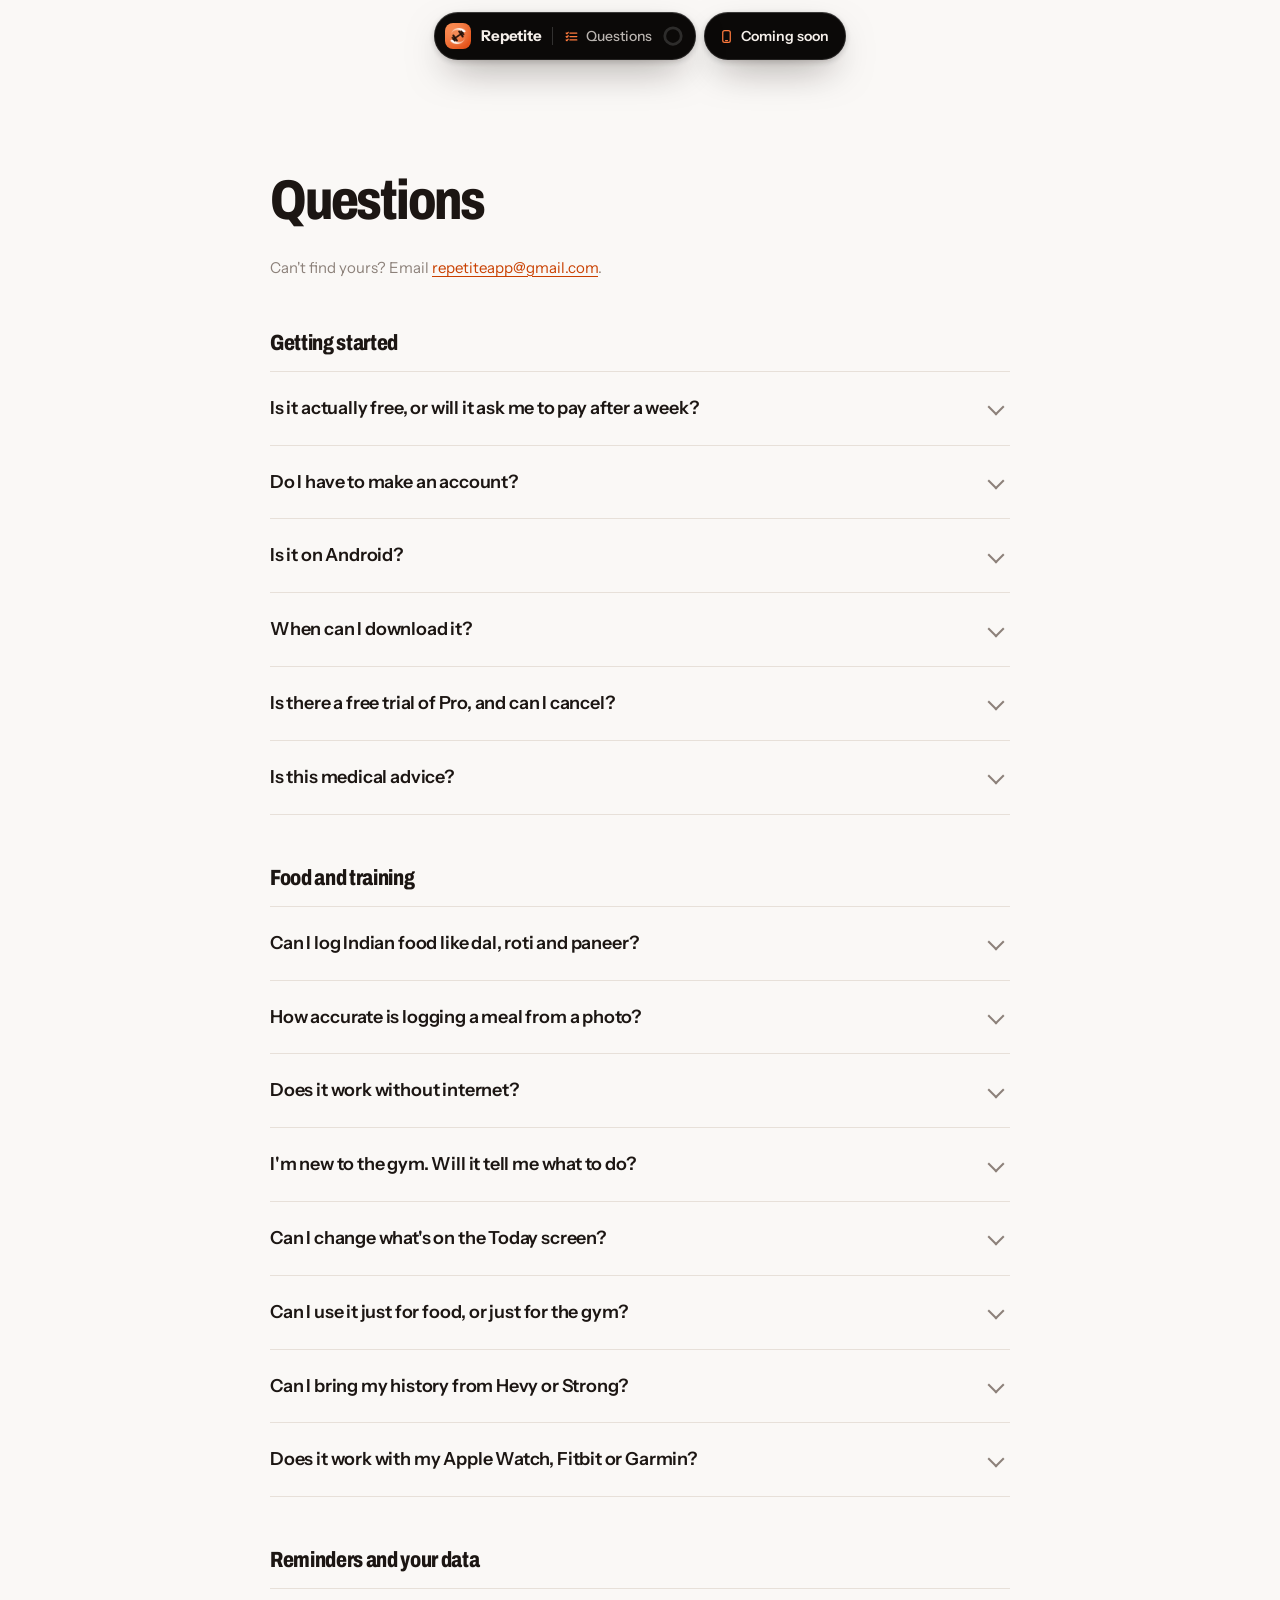
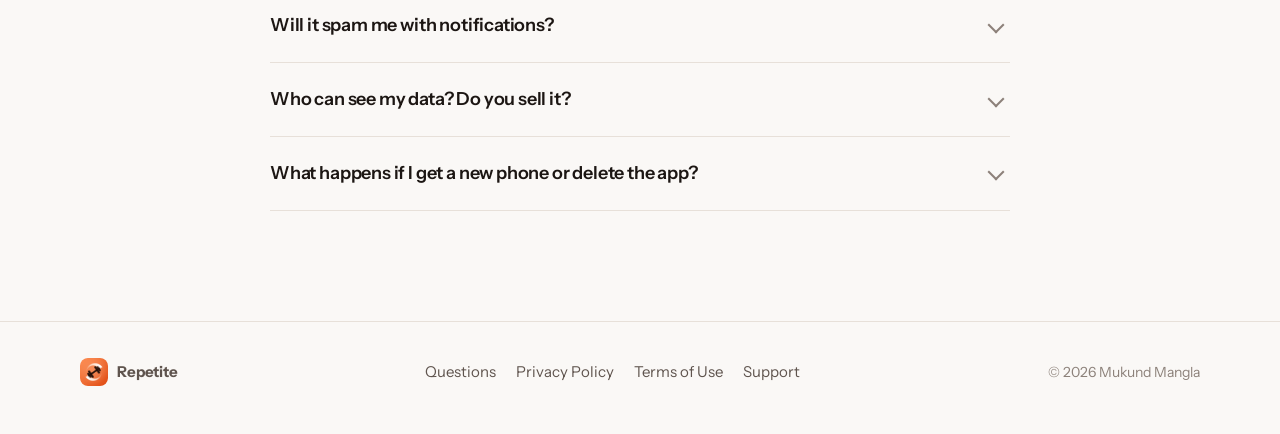
==== commit e79caa06: "Today's app: new screenshots, Weight and Coach in the Tour, island New best The Tour and hero show t" ====
--- a/faq.html
+++ b/faq.html
@@ -13,10 +13,10 @@
 <link rel="preconnect" href="https://fonts.googleapis.com">
 <link rel="preconnect" href="https://fonts.gstatic.com" crossorigin>
 <link rel="stylesheet" href="https://fonts.googleapis.com/css2?family=Archivo:wdth,wght@62..125,500..900&family=Instrument+Sans:wght@400..700&family=Geist+Mono:wght@400;500;600&display=swap">
-<link rel="stylesheet" href="style.css?v=40f05584d5">
+<link rel="stylesheet" href="style.css?v=d9a17bf7e3">
 <script src="vendor/lenis.min.js" defer></script>
 <script src="vendor/lenis-snap.min.js" defer></script>
-<script src="site.js?v=0da6f68eb5" defer></script>
+<script src="site.js?v=dd8ed530a7" defer></script>
 </head>
 <body>
 <svg width="0" height="0" style="position:absolute" aria-hidden="true" focusable="false">
@@ -83,7 +83,7 @@
         <button class="theme-toggle" type="button" aria-label="Switch to dark mode" aria-pressed="false"><span class="tt-bar"></span><span class="tt-plate"><span class="tt-ring"></span><svg class="tt-sun" aria-hidden="true"><use href="#i-sun"/></svg><svg class="tt-moon" aria-hidden="true"><use href="#i-moon"/></svg></span></button>
         <button class="isl-close" type="button" aria-label="Close the menu"><svg viewBox="0 0 12 12" aria-hidden="true"><path d="M3 3l6 6M9 3l-6 6"/></svg></button>
       </div>
-      <div class="isl-cols"><div class="isl-col app"><p class="isl-h">The app</p><div class="isl-list"><a class="isl-link" href="./#tour" style="--i:0"><svg aria-hidden="true"><use href="#i-tap"/></svg><span>Tour</span></a><a class="isl-link" href="./#reminders" style="--i:1"><svg aria-hidden="true"><use href="#i-bell"/></svg><span>Reminders</span></a><a class="isl-link" href="./#rest" style="--i:2"><svg aria-hidden="true"><use href="#i-timer"/></svg><span>Rest timer</span></a><a class="isl-link" href="./#wrist" style="--i:3"><svg aria-hidden="true"><use href="#i-watch"/></svg><span>Apple Watch</span></a><a class="isl-link" href="./#skincare" style="--i:4"><svg aria-hidden="true"><use href="#i-drop"/></svg><span>Skincare</span></a><a class="isl-link" href="./#coach" style="--i:5"><svg aria-hidden="true"><use href="#i-chat"/></svg><span>AI coach</span></a><a class="isl-link" href="./#privacy" style="--i:6"><svg aria-hidden="true"><use href="#i-lock"/></svg><span>Privacy</span></a></div></div><div class="isl-col"><p class="isl-h">Get it</p><div class="isl-list"><a class="isl-link" href="./#pricing" style="--i:7"><svg aria-hidden="true"><use href="#i-spark"/></svg><span>Pricing</span></a><a class="isl-link" href="./#faq" style="--i:8"><svg aria-hidden="true"><use href="#i-list"/></svg><span>FAQ</span></a></div><a class="isl-big" href="./#pricing"><svg aria-hidden="true"><use href="#i-phone"/></svg><span><small>Coming soon to the</small><strong>App Store</strong></span></a></div></div>
+      <div class="isl-cols"><div class="isl-col app"><p class="isl-h">The app</p><div class="isl-list"><a class="isl-link" href="./#tour" style="--i:0"><svg aria-hidden="true"><use href="#i-tap"/></svg><span>Tour</span></a><a class="isl-link" href="./#wrist" style="--i:1"><svg aria-hidden="true"><use href="#i-watch"/></svg><span>Apple Watch</span></a><a class="isl-link" href="./#reminders" style="--i:2"><svg aria-hidden="true"><use href="#i-bell"/></svg><span>Reminders</span></a><a class="isl-link" href="./#rest" style="--i:3"><svg aria-hidden="true"><use href="#i-timer"/></svg><span>Rest timer</span></a><a class="isl-link" href="./#skincare" style="--i:4"><svg aria-hidden="true"><use href="#i-drop"/></svg><span>Skincare</span></a><a class="isl-link" href="./#coach" style="--i:5"><svg aria-hidden="true"><use href="#i-chat"/></svg><span>AI coach</span></a><a class="isl-link" href="./#privacy" style="--i:6"><svg aria-hidden="true"><use href="#i-lock"/></svg><span>Privacy</span></a></div></div><div class="isl-col"><p class="isl-h">Get it</p><div class="isl-list"><a class="isl-link" href="./#pricing" style="--i:7"><svg aria-hidden="true"><use href="#i-spark"/></svg><span>Pricing</span></a><a class="isl-link" href="./#faq" style="--i:8"><svg aria-hidden="true"><use href="#i-list"/></svg><span>FAQ</span></a></div><a class="isl-big" href="./#pricing"><svg aria-hidden="true"><use href="#i-phone"/></svg><span><small>Coming soon to the</small><strong>App Store</strong></span></a></div></div>
       <a class="isl-big wide" href="./#pricing"><svg aria-hidden="true"><use href="#i-phone"/></svg><span><small>Coming soon to the</small><strong>App Store</strong></span></a>
     </div>
   </nav>
@@ -97,7 +97,7 @@
 
 <h2>Getting started</h2>
 <div class="faq faq-page"><div class="faq-list">
-  <details><summary>Is it actually free, or will it ask me to pay after a week?</summary><p>It's free for good. Logging food and workouts, barcode scanning, the rest timer, reminders and widgets never cost anything, and there are no ads. Pro is optional: unlimited AI, your full history and smarter targets.</p></details>
+  <details><summary>Is it actually free, or will it ask me to pay after a week?</summary><p>It's free for good. Logging food and workouts, barcode scanning, the rest timer, reminders and widgets never cost anything, and there are no ads. Pro is optional: unlimited AI, your full history, smarter targets and extra Today cards.</p></details>
   <details><summary>Do I have to make an account?</summary><p>No. Open it and start logging. Sign in only if you want a cloud backup.</p></details>
   <details><summary>Is it on Android?</summary><p>Not yet. Repetite is coming to the App Store first.</p></details>
   <details><summary>When can I download it?</summary><p>Soon, on the App Store. Want a heads-up? Email <a href="mailto:repetiteapp@gmail.com">repetiteapp@gmail.com</a>.</p></details>
@@ -111,9 +111,10 @@
   <details><summary>How accurate is logging a meal from a photo?</summary><p>It's a good estimate, not a lab test. You see every food and portion and can fix anything before it's saved.</p></details>
   <details><summary>Does it work without internet?</summary><p>Mostly. Food search, logging and workouts all work offline. Only the AI features need a connection.</p></details>
   <details><summary>I'm new to the gym. Will it tell me what to do?</summary><p>Yes. Answer five questions and it builds you a plan. Pro also gives you the weight and reps to aim for on every set.</p></details>
+  <details><summary>Can I change what's on the Today screen?</summary><p>Yes. In Settings → Today screen, turn cards on or off and drag them into the order you like. Pro adds your streak, recent bests and a 30-day weight trend.</p></details>
   <details><summary>Can I use it just for food, or just for the gym?</summary><p>Yes. Use the half you need. The other half stays out of your way.</p></details>
   <details><summary>Can I bring my history from Hevy or Strong?</summary><p>Yes. Export it there, import it here, and your past lifts and records come with it.</p></details>
-  <details><summary>Does it work with my Apple Watch, Fitbit or Garmin?</summary><p>Yes. Repetite has its own Apple Watch app: start your workout, log sets with the Crown and feel a tap when rest is up. Fitbit, Garmin and others work through Apple Health: sleep, heart rate, steps and calories come in on their own.</p></details>
+  <details><summary>Does it work with my Apple Watch, Fitbit or Garmin?</summary><p>Yes. Repetite has its own Apple Watch app: start your workout, log sets with the Crown and feel a tap when rest is up, even with your iPhone left at home. Fitbit, Garmin and others work through Apple Health: sleep, heart rate, steps and calories come in on their own.</p></details>
 </div></div>
 
 <h2>Reminders and your data</h2>
--- a/style.css
+++ b/style.css
@@ -17,7 +17,7 @@
   --brand-3: #FF8A5B;
   --brand-soft: rgba(201, 64, 0, 0.08);
   --glow: rgba(255, 138, 91, 0.32);
-  --ok: #1F7A4D;
+  --ok: var(--brand);
   --violet: #6B5CE7;
   --amber: #A86F00;
   --bezel: #17120F;
@@ -53,7 +53,7 @@
     --bg: #0E0C0B; --bg-2: #151210; --surface: #1A1715; --surface-2: #231F1C; --border: #2E2825;
     --text: #F7F2EE; --text-2: #AFA59E; --text-3: #7F756F;
     --brand: #FF7444; --brand-2: #FF8A5B; --brand-3: #FFB08F; --brand-soft: rgba(255, 116, 68, 0.11);
-    --glow: rgba(255, 116, 68, 0.22); --ok: #4CC38A; --violet: #9D92FF; --amber: #FFD04A; --bezel: #2A2421;
+    --glow: rgba(255, 116, 68, 0.22); --ok: var(--brand); --violet: #9D92FF; --amber: #FFD04A; --bezel: #2A2421;
     --shadow: 0 2px 4px rgba(0, 0, 0, 0.4), 0 24px 60px -18px rgba(0, 0, 0, 0.7);
     --shadow-sm: 0 1px 2px rgba(0, 0, 0, 0.4), 0 8px 24px -10px rgba(0, 0, 0, 0.6);
     --glass: rgba(26, 22, 20, 0.28); --glass-strong: rgba(30, 26, 23, 0.46); --glass-menu: rgba(30, 26, 23, 0.78); --glass-rim: rgba(255, 255, 255, 0.14); --shine: rgba(255, 255, 255, 0.16);
@@ -70,7 +70,7 @@
   --bg: #0E0C0B; --bg-2: #151210; --surface: #1A1715; --surface-2: #231F1C; --border: #2E2825;
   --text: #F7F2EE; --text-2: #AFA59E; --text-3: #7F756F;
   --brand: #FF7444; --brand-2: #FF8A5B; --brand-3: #FFB08F; --brand-soft: rgba(255, 116, 68, 0.11);
-  --glow: rgba(255, 116, 68, 0.22); --ok: #4CC38A; --violet: #9D92FF; --amber: #FFD04A; --bezel: #2A2421;
+  --glow: rgba(255, 116, 68, 0.22); --ok: var(--brand); --violet: #9D92FF; --amber: #FFD04A; --bezel: #2A2421;
   --shadow: 0 2px 4px rgba(0, 0, 0, 0.4), 0 24px 60px -18px rgba(0, 0, 0, 0.7);
   --shadow-sm: 0 1px 2px rgba(0, 0, 0, 0.4), 0 8px 24px -10px rgba(0, 0, 0, 0.6);
   --glass: rgba(26, 22, 20, 0.28); --glass-strong: rgba(30, 26, 23, 0.46); --glass-menu: rgba(30, 26, 23, 0.78); --glass-rim: rgba(255, 255, 255, 0.14); --shine: rgba(255, 255, 255, 0.16);
@@ -694,7 +694,7 @@
   background: var(--surface); box-shadow: inset 0 0 0 1px var(--border), var(--shadow);
 }
 .chat-head { display: flex; align-items: center; gap: 10px; padding-bottom: 4px; }
-.chat-head .ic { width: 32px; height: 32px; border-radius: 50%; color: var(--violet); background: color-mix(in srgb, var(--violet) 14%, transparent); }
+.chat-head .ic { width: 32px; height: 32px; border-radius: 50%; color: var(--brand); background: var(--brand-soft); }
 .chat-head strong { font-size: 17px; }
 .bubble { max-width: 88%; padding: 12px 15px; border-radius: 20px; font-size: 15px; line-height: 1.45; }
 .bubble.me { justify-self: end; background: var(--brand); color: #fff; border-bottom-right-radius: 6px; }
@@ -979,16 +979,15 @@
 .skin-lede { color: var(--text-2); font-size: 19px; margin-top: 18px; max-width: 46ch; }
 .skin-points { list-style: none; margin: 30px 0 0; padding: 0; display: grid; gap: 16px; }
 .skin-points li { display: grid; grid-template-columns: 38px 1fr; gap: 14px; align-items: start; }
-.skin-points .ic { width: 38px; height: 38px; border-radius: 12px; display: grid; place-items: center; color: var(--violet);
-  background: color-mix(in srgb, var(--violet) 13%, transparent); }
+.skin-points .ic { width: 38px; height: 38px; border-radius: 12px; display: grid; place-items: center; color: var(--brand);
+  background: var(--brand-soft); }
 .skin-points .ic svg { width: 19px; height: 19px; }
 .skin-points strong { display: block; font-size: 16px; }
 .skin-points span { color: var(--text-2); font-size: 15px; }
 .skin-card {
-  --tint: var(--violet);
+  --tint: var(--brand);
   padding: 24px; border-radius: 32px; background: var(--surface); box-shadow: inset 0 0 0 1px var(--border), var(--shadow);
 }
-.skin-card[data-time="morning"] { --tint: var(--amber); }
 .skin-top { display: flex; align-items: center; justify-content: space-between; gap: 12px; flex-wrap: wrap; }
 .skin-top .segmented button { display: inline-flex; align-items: center; gap: 7px; }
 .skin-top .segmented svg { width: 16px; height: 16px; }
@@ -1043,7 +1042,7 @@
 .skin-week i { width: 26px; height: 26px; border-radius: 50%; background: var(--surface-2); display: grid; place-items: center;
   transition: background 300ms ease, transform 400ms cubic-bezier(.3,1.6,.5,1); }
 .skin-week i svg { width: 12px; height: 12px; color: var(--surface); }
-.skin-week .done i { background: var(--violet); }
+.skin-week .done i { background: var(--brand); }
 .skin-week .today i { box-shadow: 0 0 0 2px var(--text); }
 .skin-week .today.done i { transform: scale(1.12); }
 .skin-week .today { color: var(--text); font-weight: 600; }
@@ -1910,20 +1909,28 @@
   100% { box-shadow: 0 0 0 16px color-mix(in srgb, var(--brand) 0%, transparent); }
 }
 
-/* Log set: a new best drops in with confetti. Logging a food: a note. */
+/* Log set: a new best grows out of the Dynamic Island (as in the app: black,
+   11 pt from the screen's edges, big corners) with confetti. Logging a food: a note. */
 .demo-best {
-  position: absolute; z-index: 2; top: 14%; left: 4%; right: 4%; display: flex; align-items: center; gap: 10px;
-  padding: 11px 12px 11px 13px; border-radius: 18px; background: #1C1613; color: #FFFFFF;
-  box-shadow: 0 14px 30px -10px rgba(0, 0, 0, 0.45), inset 0 0 0 1px rgba(255, 255, 255, 0.08);
-  opacity: 0; visibility: hidden; transform: translateY(-14px) scale(0.96);
-  transition: opacity 250ms ease, transform 450ms cubic-bezier(.2, .9, .25, 1.25), visibility 0s linear 250ms;
-}
+  position: absolute; z-index: 2; top: 1.3%; left: 2.7%; right: 2.7%;
+  display: flex; flex-direction: column; gap: 2px; padding: 0 16px 14px;
+  border-radius: 30px; background: #000; color: #FFFFFF;
+  box-shadow: 0 18px 36px -14px rgba(0, 0, 0, 0.55);
+  opacity: 0; visibility: hidden; transform-origin: 50% 0; transform: scale(0.33, 0.18);
+  transition: opacity 200ms ease, transform 520ms cubic-bezier(.3, 1.25, .4, 1), visibility 0s linear 520ms;
+}
+.demo-best > * { opacity: 0; filter: blur(6px); transition: opacity 250ms ease, filter 250ms ease; }
 .demo.best .demo-best { opacity: 1; visibility: visible; transform: none; transition-delay: 0s; }
-.demo-best svg { flex: none; width: 24px; height: 24px; fill: none; stroke: #FF7444; stroke-width: 2; stroke-linecap: round; stroke-linejoin: round; }
-.demo-best span { flex: 1 1 0; min-width: 0; display: flex; flex-direction: column; gap: 1px; line-height: 1.2; }
-.demo-best strong { font-size: 14px; }
-.demo-best small { font-size: 11.5px; color: #D9CFC8; white-space: nowrap; overflow: hidden; text-overflow: ellipsis; }
-.demo-best em { flex: none; font-style: normal; font-size: 12px; font-weight: 600; padding: 5px 10px; border-radius: 999px; background: #FF7444; color: #1C1613; }
+.demo.best .demo-best > * { opacity: 1; filter: none; transition-delay: 220ms; }
+.demo-best .db-top { display: flex; align-items: center; justify-content: space-between; height: 34px; margin-bottom: 4px; }
+.demo-best svg { flex: none; width: 24px; height: 24px; padding: 5px; border-radius: 50%; box-sizing: border-box;
+  background: linear-gradient(135deg, #FFB25B, #FF4F1F); fill: none; stroke: #000; stroke-width: 2.4; stroke-linecap: round; stroke-linejoin: round; }
+.demo-best strong { font-size: 12px; font-weight: 600; color: #FF7444; }
+.demo-best small { font-size: 12px; color: rgba(255, 255, 255, 0.7); white-space: nowrap; overflow: hidden; text-overflow: ellipsis; }
+.demo-best b { font-family: var(--mono); font-size: 22px; font-weight: 700; line-height: 1.15; white-space: nowrap; }
+.demo-best .db-foot { display: flex; align-items: center; gap: 8px; margin-top: 6px; }
+.demo-best .db-foot span { flex: 1 1 0; min-width: 0; font-size: 11px; color: rgba(255, 255, 255, 0.6); line-height: 1.25; }
+.demo-best em { flex: none; font-style: normal; font-size: 11.5px; font-weight: 600; padding: 6px 11px; border-radius: 999px; background: rgba(255, 255, 255, 0.16); color: #FFFFFF; }
 .demo-toast {
   position: absolute; z-index: 2; left: 50%; top: 14%; transform: translate(-50%, -8px); white-space: nowrap;
   padding: 8px 14px; border-radius: 999px; background: #1C1613; color: #FFFFFF; font-size: 13px; font-weight: 500;
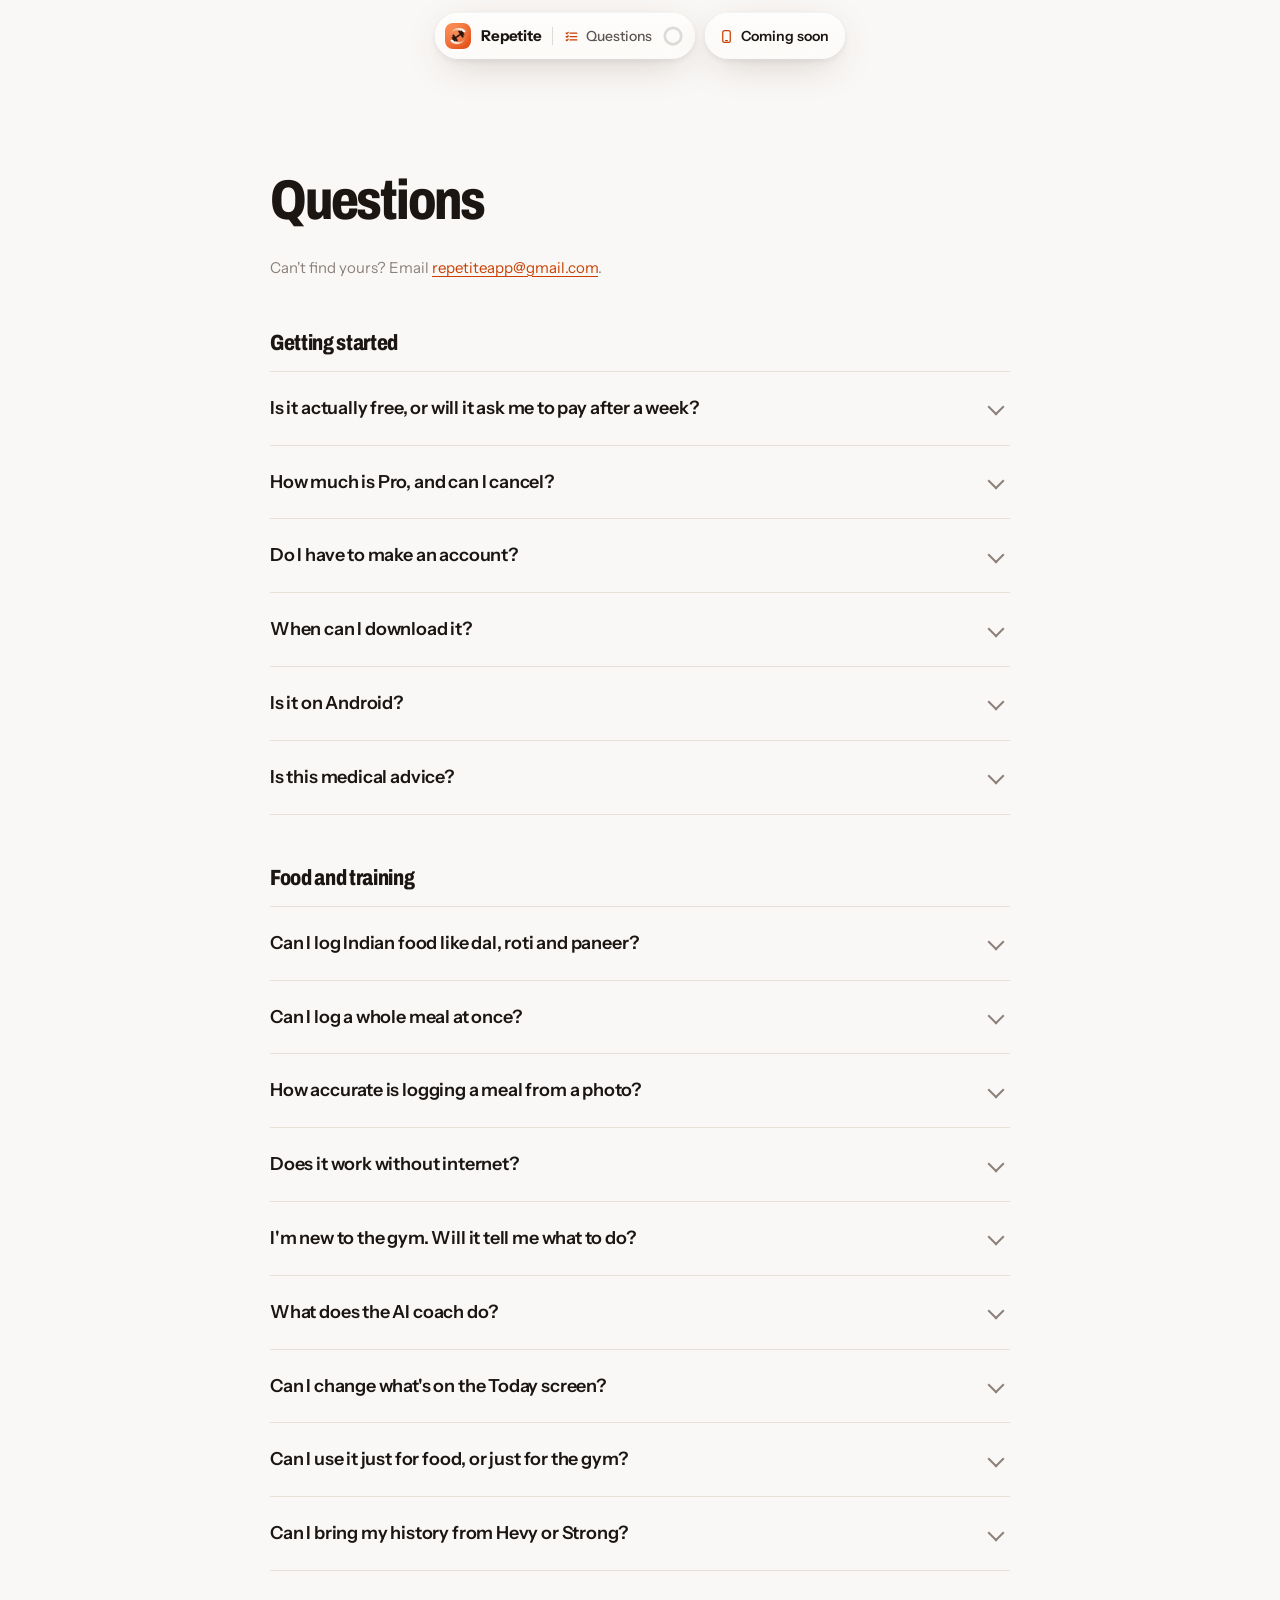
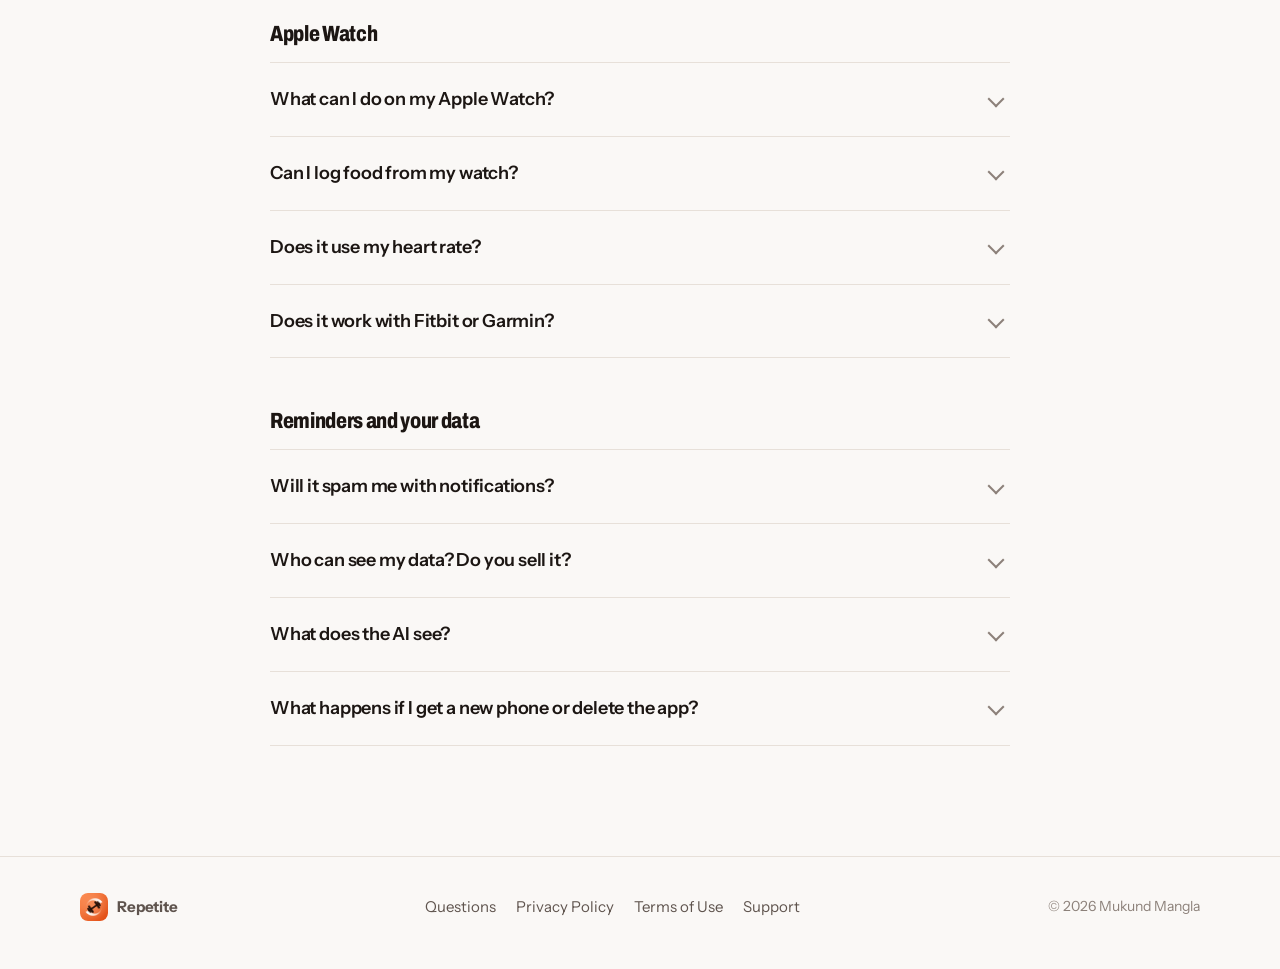
==== commit 9a84ab7a: "FAQ brought up to date; the navbar in Liquid Glass Co-Authored-By: Claude Opus 5.5 <noreply@anthropi" ====
--- a/faq.html
+++ b/faq.html
@@ -13,10 +13,10 @@
 <link rel="preconnect" href="https://fonts.googleapis.com">
 <link rel="preconnect" href="https://fonts.gstatic.com" crossorigin>
 <link rel="stylesheet" href="https://fonts.googleapis.com/css2?family=Archivo:wdth,wght@62..125,500..900&family=Instrument+Sans:wght@400..700&family=Geist+Mono:wght@400;500;600&display=swap">
-<link rel="stylesheet" href="style.css?v=d9a17bf7e3">
+<link rel="stylesheet" href="style.css?v=6b5edbde05">
 <script src="vendor/lenis.min.js" defer></script>
 <script src="vendor/lenis-snap.min.js" defer></script>
-<script src="site.js?v=dd8ed530a7" defer></script>
+<script src="site.js?v=ef3e59481a" defer></script>
 </head>
 <body>
 <svg width="0" height="0" style="position:absolute" aria-hidden="true" focusable="false">
@@ -97,30 +97,40 @@
 
 <h2>Getting started</h2>
 <div class="faq faq-page"><div class="faq-list">
-  <details><summary>Is it actually free, or will it ask me to pay after a week?</summary><p>It's free for good. Logging food and workouts, barcode scanning, the rest timer, reminders and widgets never cost anything, and there are no ads. Pro is optional: unlimited AI, your full history, smarter targets and extra Today cards.</p></details>
+  <details><summary>Is it actually free, or will it ask me to pay after a week?</summary><p>It's free for good, with no ads. Logging food and workouts, barcode scanning, the rest timer, reminders, widgets and the Apple Watch app never cost anything, and Free includes 3 AI food logs and 3 coach messages a day. Pro adds unlimited AI, next-session targets after your first 14 days, every weekly check-in, all-time charts and extra Today cards.</p></details>
+  <details><summary>How much is Pro, and can I cancel?</summary><p><span data-inr="₹249 a month or ₹1,499 a year">$7.99 a month or $49.99 a year</span>. There's no trial: instead, Free gives you next-session targets for 14 days and your first weekly check-in, so you see Pro with your own numbers first. Cancel any time in your App Store settings.</p></details>
   <details><summary>Do I have to make an account?</summary><p>No. Open it and start logging. Sign in only if you want a cloud backup.</p></details>
-  <details><summary>Is it on Android?</summary><p>Not yet. Repetite is coming to the App Store first.</p></details>
   <details><summary>When can I download it?</summary><p>Soon, on the App Store. Want a heads-up? Email <a href="mailto:repetiteapp@gmail.com">repetiteapp@gmail.com</a>.</p></details>
-  <details><summary>Is there a free trial of Pro, and can I cancel?</summary><p>The yearly plan starts with a free week. Cancel any time in your App Store settings and you won't be charged again.</p></details>
+  <details><summary>Is it on Android?</summary><p>Not yet. iPhone comes first; Android is planned after the iPhone launch.</p></details>
   <details><summary>Is this medical advice?</summary><p>No. It helps you track and plan, but it's not a doctor or dietitian. Check with a doctor before a big change. More in the <a href="terms.html">Terms of Use</a>.</p></details>
 </div></div>
 
 <h2>Food and training</h2>
 <div class="faq faq-page"><div class="faq-list">
-  <details><summary>Can I log Indian food like dal, roti and paneer?</summary><p>Yes. Plenty of Indian dishes are built in, and you can type amounts like "2 roti" or "dal 200 g".</p></details>
+  <details><summary>Can I log Indian food like dal, roti and paneer?</summary><p>Yes. Indian dishes come from India's official food tables (IFCT), and amounts work the way you'd say them: "2 roti", "dal 200 g".</p></details>
+  <details><summary>Can I log a whole meal at once?</summary><p>Yes. Type it in one line, like "2 rotis, dal, 100 g paneer", or say it. Each food is found with where its numbers come from, and one tap logs them all.</p></details>
   <details><summary>How accurate is logging a meal from a photo?</summary><p>It's a good estimate, not a lab test. You see every food and portion and can fix anything before it's saved.</p></details>
-  <details><summary>Does it work without internet?</summary><p>Mostly. Food search, logging and workouts all work offline. Only the AI features need a connection.</p></details>
-  <details><summary>I'm new to the gym. Will it tell me what to do?</summary><p>Yes. Answer five questions and it builds you a plan. Pro also gives you the weight and reps to aim for on every set.</p></details>
-  <details><summary>Can I change what's on the Today screen?</summary><p>Yes. In Settings → Today screen, turn cards on or off and drag them into the order you like. Pro adds your streak, recent bests and a 30-day weight trend.</p></details>
+  <details><summary>Does it work without internet?</summary><p>Mostly. Food search, whole meals, logging and workouts all work offline. Only the AI features need a connection.</p></details>
+  <details><summary>I'm new to the gym. Will it tell me what to do?</summary><p>Yes. Answer five questions and it builds you a plan. For your first 14 days it also gives you the weight and reps to aim for on every set; after that, that's Pro.</p></details>
+  <details><summary>What does the AI coach do?</summary><p>It answers questions about your food and training, knowing your recent logs. It can suggest a change, like new targets or a swap in today's workout, but nothing changes until you tap Apply.</p></details>
+  <details><summary>Can I change what's on the Today screen?</summary><p>Yes. In Settings → Today screen, turn cards on or off and drag them into order. Pro adds your streak, recent bests and a 30-day weight trend.</p></details>
   <details><summary>Can I use it just for food, or just for the gym?</summary><p>Yes. Use the half you need. The other half stays out of your way.</p></details>
   <details><summary>Can I bring my history from Hevy or Strong?</summary><p>Yes. Export it there, import it here, and your past lifts and records come with it.</p></details>
-  <details><summary>Does it work with my Apple Watch, Fitbit or Garmin?</summary><p>Yes. Repetite has its own Apple Watch app: start your workout, log sets with the Crown and feel a tap when rest is up, even with your iPhone left at home. Fitbit, Garmin and others work through Apple Health: sleep, heart rate, steps and calories come in on their own.</p></details>
+</div></div>
+
+<h2>Apple Watch</h2>
+<div class="faq faq-page"><div class="faq-list">
+  <details><summary>What can I do on my Apple Watch?</summary><p>Start your workout and log sets with the Crown, or with a double tap on Apple Watch Series 9 and later, and feel a tap when rest is up, even with your iPhone left at home. Lower your wrist and the screen still shows your next set or the rest counting down.</p></details>
+  <details><summary>Can I log food from my watch?</summary><p>Yes. One tap logs your usual meal, a protein food or a glass of water, or ask Siri: "Log food in Repetite." Food needs your iPhone nearby.</p></details>
+  <details><summary>Does it use my heart rate?</summary><p>During a workout started on the watch, yes. Rest tells you when your heart rate is back down, and the workout saves to Apple Health with your heart rate and calories.</p></details>
+  <details><summary>Does it work with Fitbit or Garmin?</summary><p>Yes, through Apple Health: sleep, heart rate, steps and calories come in on their own.</p></details>
 </div></div>
 
 <h2>Reminders and your data</h2>
 <div class="faq faq-page"><div class="faq-list">
   <details><summary>Will it spam me with notifications?</summary><p>No. A reminder only comes when something's missing, and never in your quiet hours. You choose which kinds you get.</p></details>
   <details><summary>Who can see my data? Do you sell it?</summary><p>Your logs stay on your device. We don't sell data, and there are no ad trackers. The <a href="privacy.html">Privacy Policy</a> has the details.</p></details>
+  <details><summary>What does the AI see?</summary><p>Only when you use an AI feature, and it asks first. Just what that answer needs is sent, through our server, to the AI service.</p></details>
   <details><summary>What happens if I get a new phone or delete the app?</summary><p>Without an account, deleting the app deletes your logs. Sign in for a daily cloud backup and a new phone gets everything back.</p></details>
 </div></div>
 </div>
--- a/style.css
+++ b/style.css
@@ -33,6 +33,12 @@
   --glass-edge-2: rgba(28, 22, 19, 0.08);
   --glass-shade: 0 10px 40px -12px rgba(60, 28, 10, 0.28), 0 2px 6px rgba(60, 28, 10, 0.06);
   --glass-hi: rgba(255, 255, 255, 0.9);
+  /* The navbar's Liquid Glass (.isl): clear and bright in light, smoked in
+     dark, with text to match; more solid when the menu is open. */
+  --isl-glass: rgba(255, 255, 255, 0.46); --isl-glass-open: rgba(252, 249, 246, 0.86);
+  --isl-sheen: rgba(255, 255, 255, 0.55); --isl-rim: rgba(255, 255, 255, 0.75); --isl-rim-2: rgba(28, 22, 19, 0.1);
+  --isl-fg: #1C1613; --isl-fg-2: rgba(28, 22, 19, 0.72); --isl-fg-3: rgba(28, 22, 19, 0.5); --isl-fg-4: rgba(28, 22, 19, 0.42);
+  --isl-fill: rgba(28, 22, 19, 0.06); --isl-fill-2: rgba(28, 22, 19, 0.11); --isl-line: rgba(28, 22, 19, 0.14);
   /* Lock screen notifications */
   --note: rgba(252, 249, 246, 0.78);
   --note-text: #1C1613;
@@ -60,6 +66,10 @@
     --glass-edge: rgba(255, 255, 255, 0.16); --glass-edge-2: rgba(0, 0, 0, 0.4);
     --glass-shade: 0 10px 40px -12px rgba(0, 0, 0, 0.7), 0 2px 6px rgba(0, 0, 0, 0.3);
     --glass-hi: rgba(255, 255, 255, 0.22);
+    --isl-glass: rgba(24, 19, 16, 0.5); --isl-glass-open: rgba(26, 21, 18, 0.88);
+    --isl-sheen: rgba(255, 255, 255, 0.1); --isl-rim: rgba(255, 255, 255, 0.16); --isl-rim-2: rgba(0, 0, 0, 0.35);
+    --isl-fg: #F5EFEA; --isl-fg-2: rgba(245, 239, 234, 0.74); --isl-fg-3: rgba(245, 239, 234, 0.5); --isl-fg-4: rgba(245, 239, 234, 0.42);
+    --isl-fill: rgba(255, 255, 255, 0.08); --isl-fill-2: rgba(255, 255, 255, 0.14); --isl-line: rgba(255, 255, 255, 0.16);
     --note: rgba(34, 30, 28, 0.74); --note-text: #F7F2EE; --note-text-2: #C8BEB8;
     --track: #231F1C; --track-edge: rgba(255, 255, 255, 0.08);
     --bar: linear-gradient(180deg, #6E655F, #3E3733 55%, #5A524D);
@@ -77,6 +87,10 @@
   --glass-edge: rgba(255, 255, 255, 0.16); --glass-edge-2: rgba(0, 0, 0, 0.4);
   --glass-shade: 0 10px 40px -12px rgba(0, 0, 0, 0.7), 0 2px 6px rgba(0, 0, 0, 0.3);
   --glass-hi: rgba(255, 255, 255, 0.22);
+   --isl-glass: rgba(24, 19, 16, 0.5); --isl-glass-open: rgba(26, 21, 18, 0.88);
+  --isl-sheen: rgba(255, 255, 255, 0.1); --isl-rim: rgba(255, 255, 255, 0.16); --isl-rim-2: rgba(0, 0, 0, 0.35);
+  --isl-fg: #F5EFEA; --isl-fg-2: rgba(245, 239, 234, 0.74); --isl-fg-3: rgba(245, 239, 234, 0.5); --isl-fg-4: rgba(245, 239, 234, 0.42);
+  --isl-fill: rgba(255, 255, 255, 0.08); --isl-fill-2: rgba(255, 255, 255, 0.14); --isl-line: rgba(255, 255, 255, 0.16);
   --note: rgba(34, 30, 28, 0.74); --note-text: #F7F2EE; --note-text-2: #C8BEB8;
   --track: #231F1C; --track-edge: rgba(255, 255, 255, 0.08);
   --bar: linear-gradient(180deg, #6E655F, #3E3733 55%, #5A524D);
@@ -166,9 +180,11 @@
 }
 
 /* ============ Navbar: the island ============ */
-/* A black pill like the iPhone's Dynamic Island, black in light and dark
-   alike. It names the section you're reading, fills a ring as you scroll
-   and grows into the menu; site.js sets --w and --h so the size springs.
+/* A pill of Liquid Glass, shaped like the iPhone's Dynamic Island: the
+   page shows through it, blurred and brightened, with a bright rim and a
+   sheen along its top; clear in light, smoked in dark. It names the section
+   you're reading, fills a ring as you scroll and grows into the menu (more
+   solid then, to read); site.js sets --w and --h so the size springs.
    "Coming soon" floats beside it and merges in when it opens. */
 .brand { position: relative; z-index: 1; display: flex; align-items: center; gap: 9px; color: var(--text); text-decoration: none; font-weight: 700; font-size: 17px; letter-spacing: -0.01em; white-space: nowrap; }
 .brand img { width: 28px; height: 28px; border-radius: 8px; }
@@ -180,10 +196,14 @@
 }
 .isl, .isl-cta {
   --isl-spring: cubic-bezier(.32, 1.25, .5, 1);
-  background: #0B0908; color: #F5EFEA;
-  box-shadow: 0 16px 40px -14px rgba(20, 10, 4, 0.55), 0 2px 6px rgba(20, 10, 4, 0.18),
-    inset 0 0 0 1px rgba(255, 255, 255, 0.1), inset 0 1px 0 rgba(255, 255, 255, 0.1);
-}
+  background: linear-gradient(180deg, var(--isl-sheen), transparent 52%), var(--isl-glass);
+  -webkit-backdrop-filter: blur(24px) saturate(1.9); backdrop-filter: blur(24px) saturate(1.9);
+  color: var(--isl-fg);
+  box-shadow: var(--glass-shade),
+    inset 0 0 0 0.5px var(--isl-rim-2), inset 0 1px 0.5px var(--isl-rim), inset 0 -1px 1px var(--isl-rim-2);
+  transition: background-color 300ms ease;
+}
+.isl.open { background: linear-gradient(180deg, var(--isl-sheen), transparent 40%), var(--isl-glass-open); }
 .isl {
   position: relative; flex: none; pointer-events: auto; overflow: hidden;
   width: var(--w, max-content); height: var(--h, 48px); border-radius: 24px;
@@ -204,16 +224,16 @@
 .isl-name { font-weight: 700; font-size: 15px; letter-spacing: -0.01em; }
 .isl-now {
   display: inline-flex; align-items: center; height: 18px; padding-left: 11px; overflow: hidden;
-  border-left: 1px solid rgba(255, 255, 255, 0.16);
-  font-size: 14px; font-weight: 500; color: rgba(245, 239, 234, 0.74); white-space: nowrap;
+  border-left: 1px solid var(--isl-line);
+  font-size: 14px; font-weight: 500; color: var(--isl-fg-2); white-space: nowrap;
 }
 .isl-now-in { display: inline-flex; align-items: center; gap: 7px; }
-.isl-now svg { width: 15px; height: 15px; color: #FF7A3D; }
+.isl-now svg { width: 15px; height: 15px; color: var(--brand); }
 .isl-dot { width: 7px; height: 7px; border-radius: 50%; background: #FF6B2C; animation: isl-pulse 1.8s ease-out infinite; }
 @keyframes isl-pulse { from { box-shadow: 0 0 0 0 rgba(255, 107, 44, 0.65); } to { box-shadow: 0 0 0 8px rgba(255, 107, 44, 0); } }
 .isl-ring { width: 22px; height: 22px; flex: none; transform: rotate(-90deg); }
 .isl-ring circle { fill: none; stroke-width: 3; }
-.isl-ring .t { stroke: rgba(255, 255, 255, 0.14); }
+.isl-ring .t { stroke: var(--isl-line); }
 .isl-ring .f { stroke: #FF6B2C; stroke-linecap: round; stroke-dasharray: 100; stroke-dashoffset: 100; }
 
 .isl-panel {
@@ -225,30 +245,30 @@
 .isl-top { display: flex; align-items: center; gap: 10px; height: 46px; padding-left: 4px; margin-bottom: 6px; }
 .isl-brand { display: flex; align-items: center; gap: 9px; border-radius: 10px; color: inherit; text-decoration: none; font-weight: 700; font-size: 16px; }
 .isl-brand img { width: 28px; height: 28px; border-radius: 8px; }
-.isl-where { margin-left: auto; margin-right: 4px; font-size: 13px; color: rgba(245, 239, 234, 0.5); white-space: nowrap; }
-.isl-where b { color: #FF8A5B; font-weight: 600; }
+.isl-where { margin-left: auto; margin-right: 4px; font-size: 13px; color: var(--isl-fg-3); white-space: nowrap; }
+.isl-where b { color: var(--brand); font-weight: 600; }
 .isl-close {
   width: 38px; height: 38px; flex: none; border: 0; border-radius: 50%; cursor: pointer;
-  display: grid; place-items: center; background: rgba(255, 255, 255, 0.09); color: inherit;
-}
-.isl-close:hover { background: rgba(255, 255, 255, 0.15); }
+  display: grid; place-items: center; background: var(--isl-fill); color: inherit;
+}
+.isl-close:hover { background: var(--isl-fill-2); }
 .isl-close svg { width: 13px; height: 13px; fill: none; stroke: currentColor; stroke-width: 1.6; stroke-linecap: round; }
 .isl-cols { display: grid; grid-template-columns: 1.7fr 1fr; gap: 8px 18px; padding: 0 2px; }
 .isl-h {
   margin: 4px 0 6px; padding-left: 10px;
-  font: 600 11px/1 var(--mono); letter-spacing: 0.09em; text-transform: uppercase; color: rgba(245, 239, 234, 0.42);
+  font: 600 11px/1 var(--mono); letter-spacing: 0.09em; text-transform: uppercase; color: var(--isl-fg-4);
 }
 .isl-list { display: grid; gap: 1px; }
 .isl-col.app .isl-list { grid-template-columns: 1fr 1fr; }
 .isl-link {
   display: flex; align-items: center; gap: 10px; padding: 9px 10px; border-radius: 12px;
-  color: rgba(245, 239, 234, 0.9); text-decoration: none; font-size: 15px; font-weight: 500; white-space: nowrap;
+  color: var(--isl-fg); opacity: 0.92; text-decoration: none; font-size: 15px; font-weight: 500; white-space: nowrap;
   transition: background 160ms ease, color 160ms ease;
 }
-.isl-link svg { width: 17px; height: 17px; flex: none; color: rgba(245, 239, 234, 0.5); transition: color 160ms ease; }
-.isl-link:hover { background: rgba(255, 255, 255, 0.08); color: #fff; }
-.isl-link.on { background: rgba(255, 107, 44, 0.16); color: #fff; }
-.isl-link.on svg, .isl-link:hover svg { color: #FF7A3D; }
+.isl-link svg { width: 17px; height: 17px; flex: none; color: var(--isl-fg-3); transition: color 160ms ease; }
+.isl-link:hover { background: var(--isl-fill); color: var(--isl-fg); opacity: 1; }
+.isl-link.on { background: rgba(255, 107, 44, 0.16); color: var(--isl-fg); opacity: 1; }
+.isl-link.on svg, .isl-link:hover svg { color: var(--brand); }
 .isl.open .isl-link, .isl.open .isl-big { animation: isl-item 460ms cubic-bezier(.2, .8, .2, 1) both; animation-delay: calc(var(--i, 6) * 26ms + 170ms); }
 @keyframes isl-item { from { opacity: 0; transform: translateY(-8px) scale(0.98); } }
 .isl-big {
@@ -268,7 +288,7 @@
   transition: max-width 480ms var(--isl-spring), padding 480ms var(--isl-spring), margin 480ms var(--isl-spring),
     opacity 220ms ease, transform 480ms var(--isl-spring);
 }
-.isl-cta svg { width: 15px; height: 15px; flex: none; color: #FF7A3D; }
+.isl-cta svg { width: 15px; height: 15px; flex: none; color: var(--brand); }
 .isl-shell.open .isl-cta { max-width: 0; padding: 0; margin-left: -8px; opacity: 0; transform: scale(0.6); pointer-events: none; }
 @media (max-width: 640px) {
   .isl-name { display: none; }
@@ -1640,7 +1660,13 @@
 @keyframes hero-banner { from { opacity: 0; transform: translateY(-28px) scale(0.9); filter: blur(6px); } }
 
 /* Scrolling: everyone gets a gentle exit; big screens get the held scene. */
-.hero-spin { rotate: calc(var(--hp, 0) * 120deg); }
+/* Its own layer: the blurred arcs are drawn once and only turned, instead
+   of the blur being redrawn for every scroll step. */
+.hero-spin { rotate: calc(var(--hp, 0) * 120deg); will-change: rotate, scale; }
+/* The entrance waits for the page to settle (html.go, from site.js once the
+   first frames are drawn; the head's script adds it after 1.5 s whatever
+   happens), so it doesn't play over the page's first layout and stutter. */
+html.js:not(.go) .hero, html.js:not(.go) .hero * { animation-play-state: paused !important; }
 .hero.pinned { height: 175vh; padding: 0; overflow: clip; }
 .hero.pinned .hero-stage { position: sticky; top: 0; height: 100vh; display: flex; align-items: center; padding-top: 70px; overflow: hidden; }
 .hero.pinned .wrap { width: 100%; }
